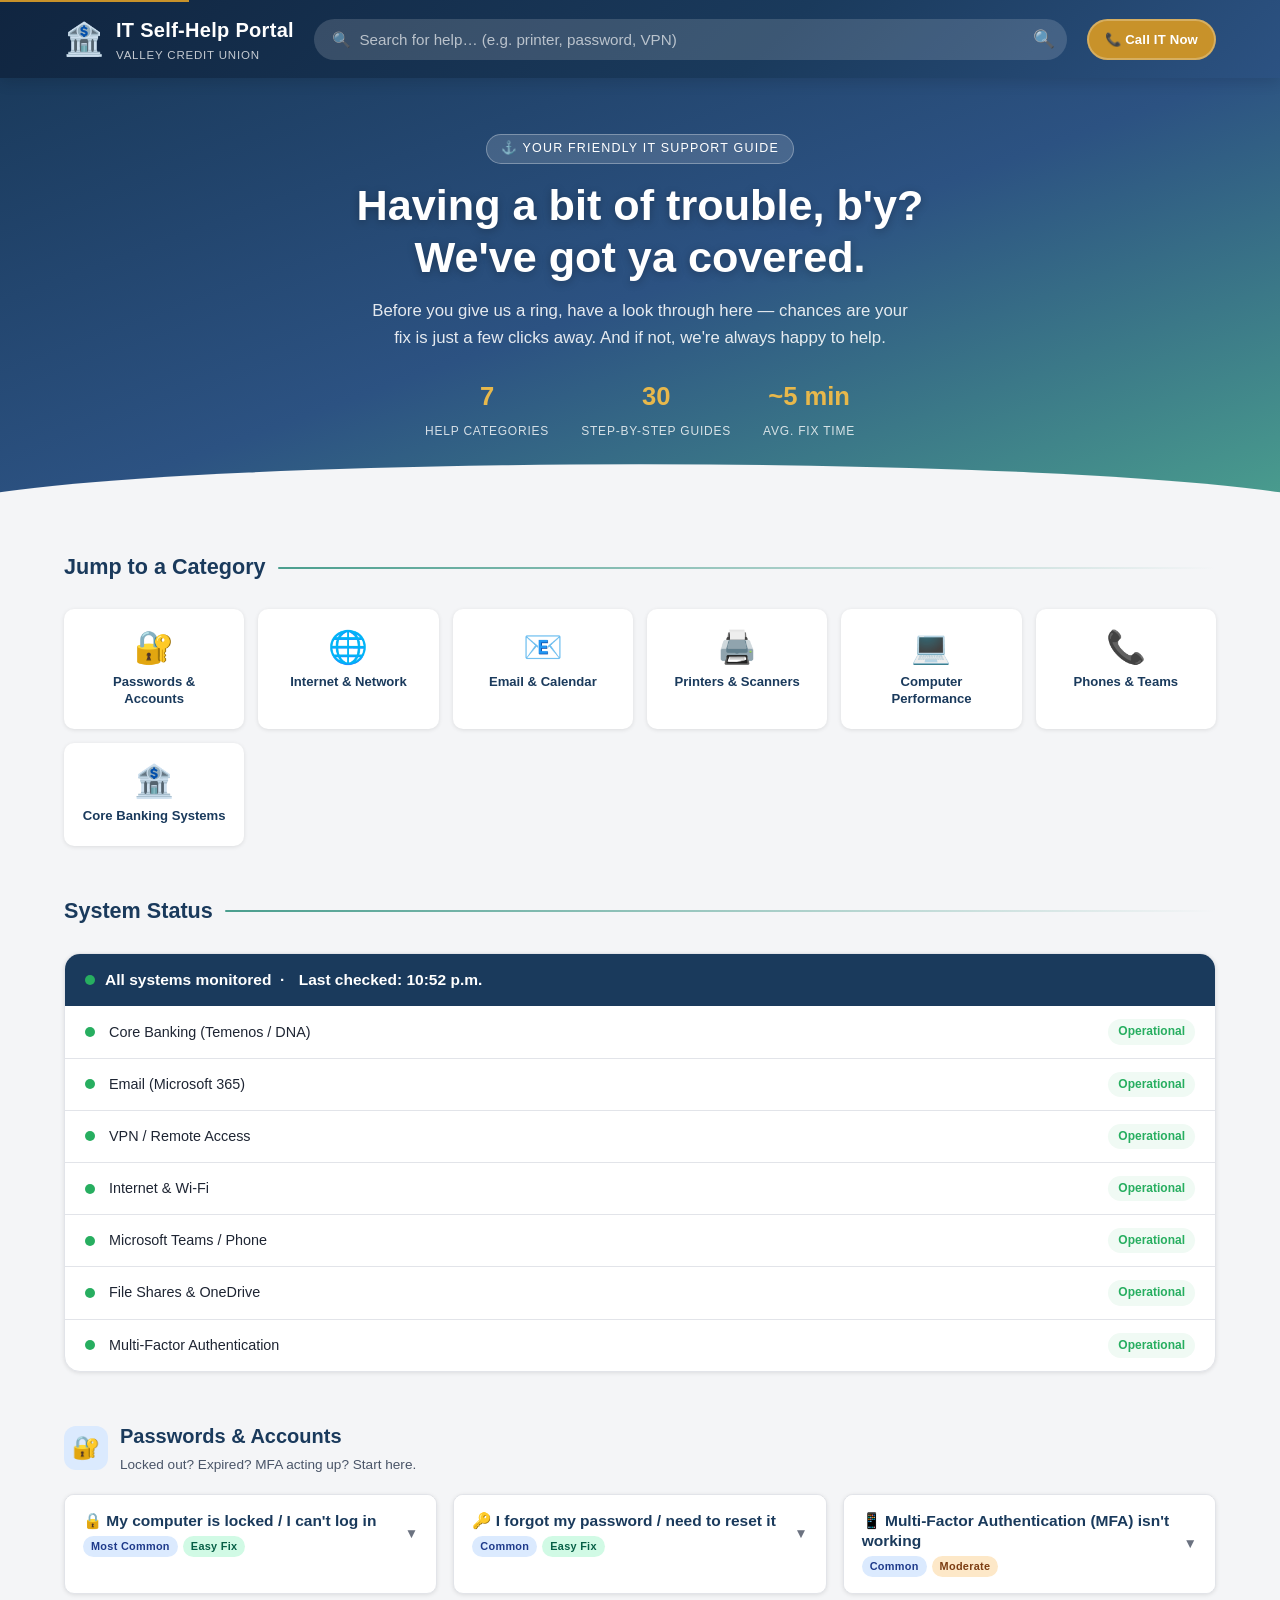
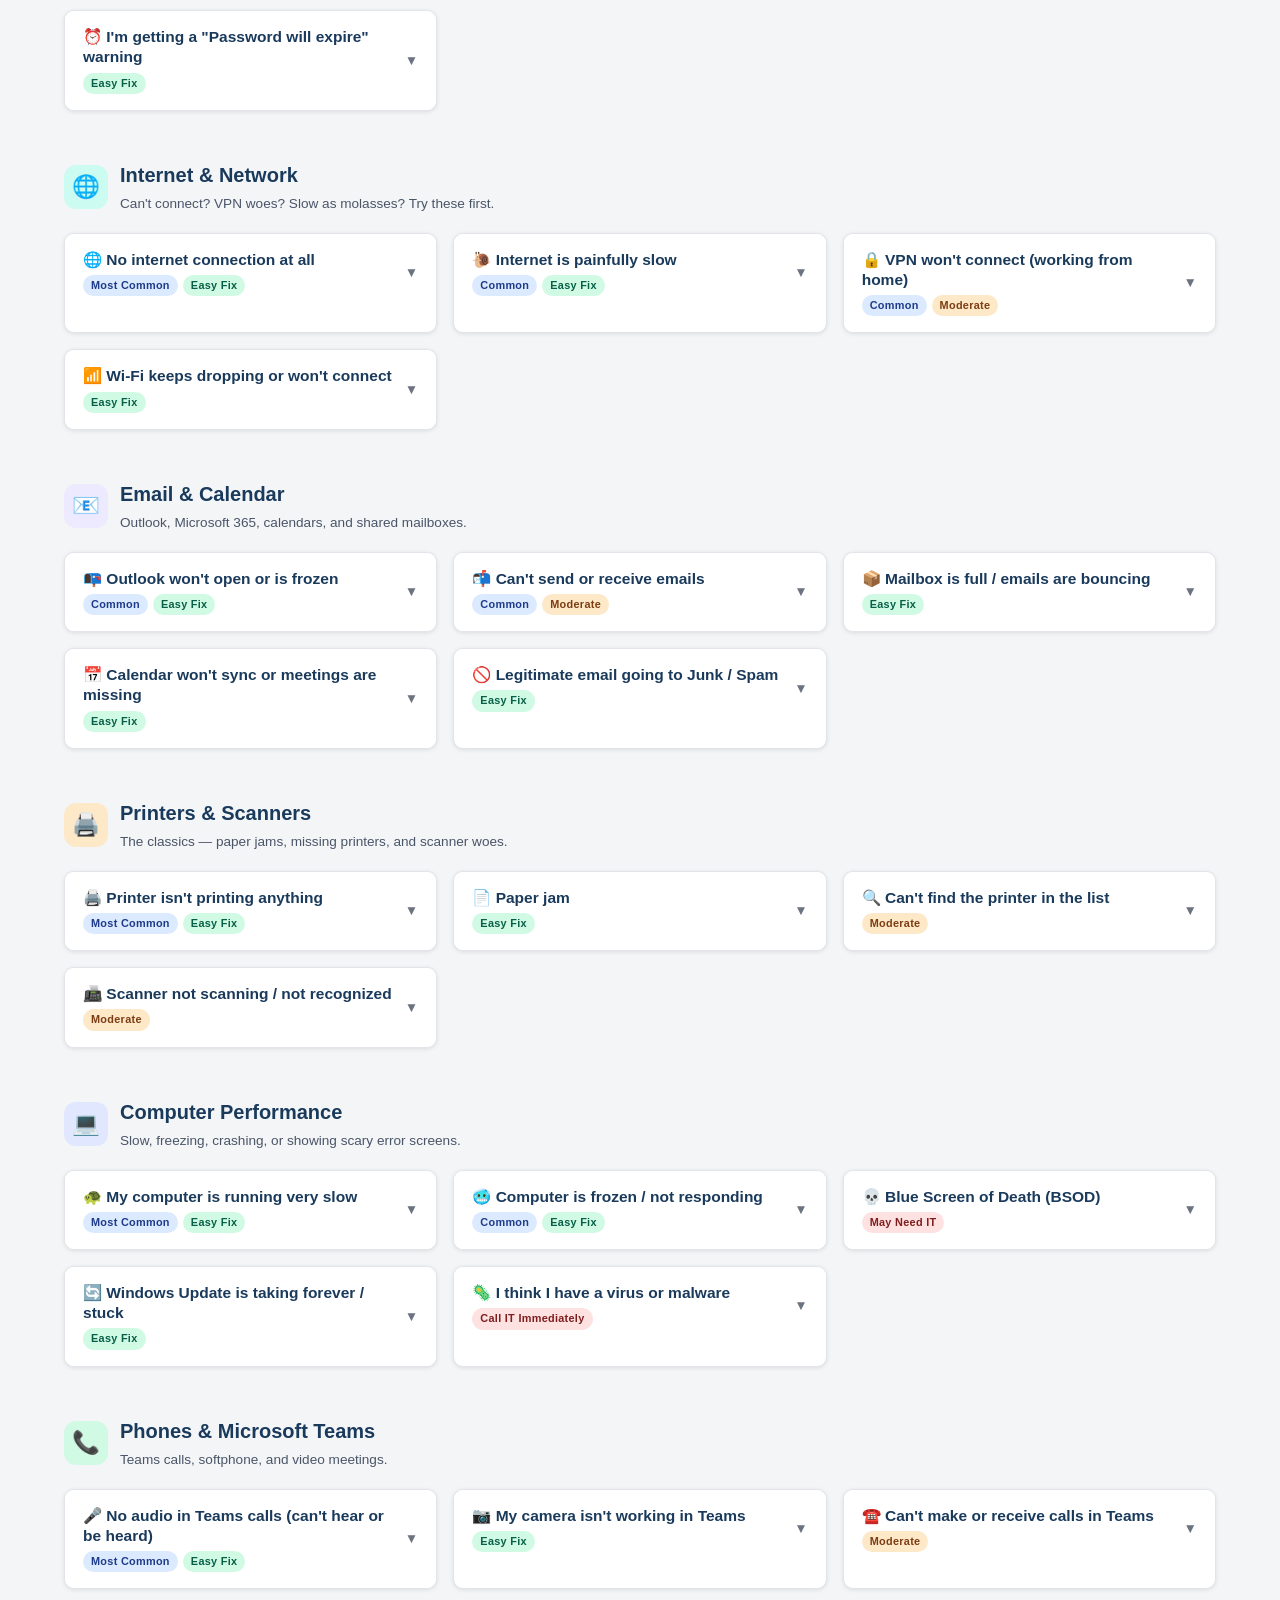
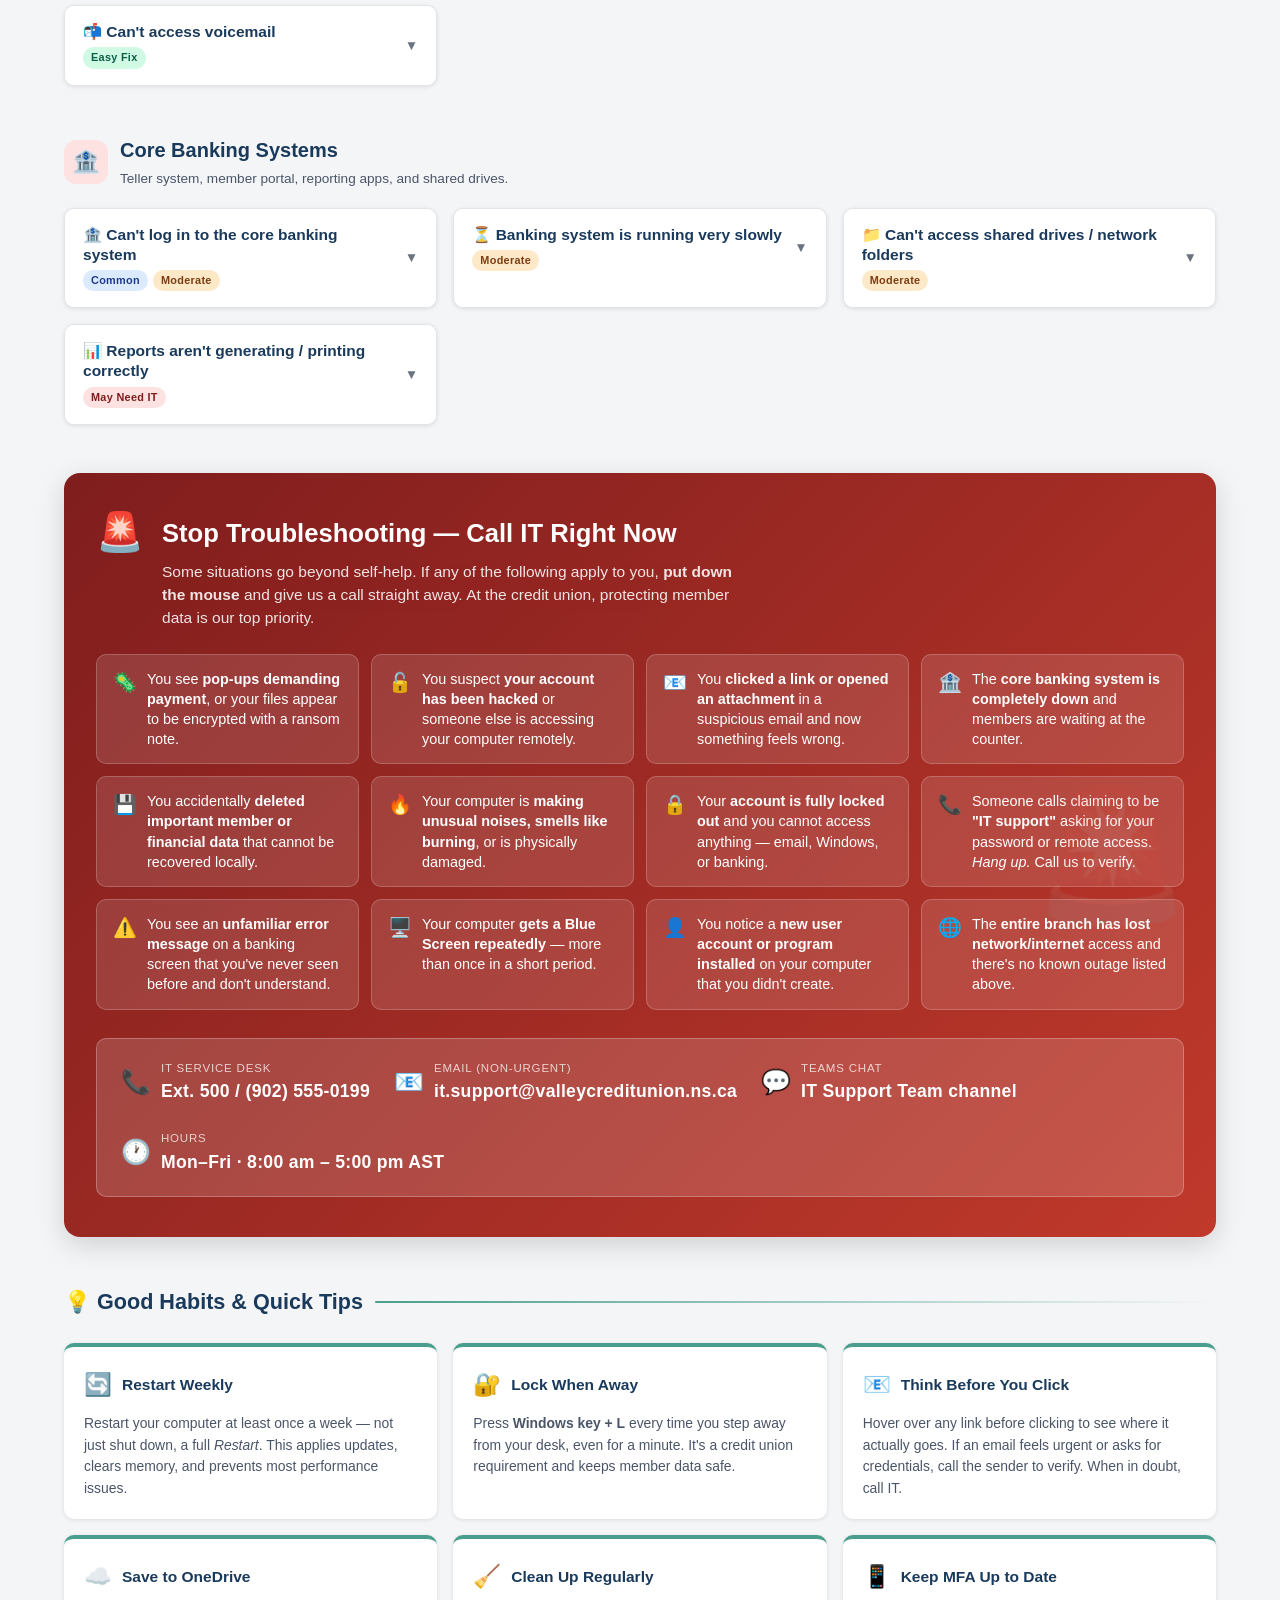
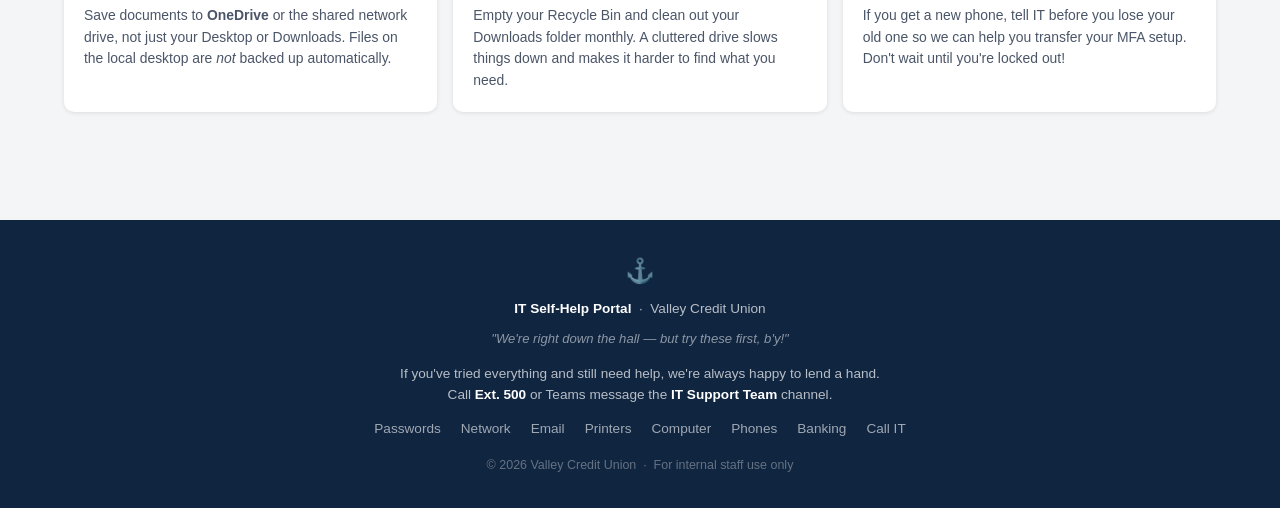
==== index.html @ 1acbc763 "Update branding to Valley Credit Union and phone system to Teams-based Agent-Logs-Url: https://githu" ====
<!DOCTYPE html>
<html lang="en">
<head>
  <meta charset="UTF-8" />
  <meta name="viewport" content="width=device-width, initial-scale=1.0" />
  <meta name="description" content="IT Self-Help Portal for Valley Credit Union staff – troubleshoot common problems before calling the IT Service Desk." />
  <title>IT Self-Help Portal | Valley Credit Union</title>
  <link rel="stylesheet" href="css/styles.css" />
  <link rel="icon" href="data:image/svg+xml,<svg xmlns='http://www.w3.org/2000/svg' viewBox='0 0 100 100'><text y='.9em' font-size='90'>🏦</text></svg>" />
</head>
<body>

<!-- Skip to content (accessibility) -->
<a class="skip-link" href="#main-content">Skip to main content</a>

<!-- ══════════════════ HEADER ══════════════════ -->
<header id="site-header" role="banner">
  <div class="header-inner">
    <a href="#" class="header-logo" aria-label="IT Self-Help Portal Home">
      <span class="lighthouse-icon" aria-hidden="true">🏦</span>
      <span class="header-logo-text">
        <span class="site-name">IT Self-Help Portal</span>
        <span class="site-sub">Valley Credit Union</span>
      </span>
    </a>

    <div class="search-wrapper" role="search">
      <label for="search-input" class="visually-hidden">Search for help</label>
      <input
        type="search"
        id="search-input"
        placeholder="🔍  Search for help… (e.g. printer, password, VPN)"
        autocomplete="off"
        spellcheck="false"
      />
      <button class="search-btn" aria-label="Search">&#128269;</button>
    </div>

    <a href="#call-it-section" class="call-it-badge">📞 Call IT Now</a>
  </div>
</header>

<!-- ══════════════════ ALERT BANNER (shown if there's a known outage) ══ -->
<div id="alert-banner" role="alert" aria-live="polite">
  <span class="alert-icon">⚠️</span>
  <span id="alert-message">Known issue: Some staff may be experiencing slow internet speeds. Our team is aware and working on it. No action needed on your end.</span>
  <button class="alert-close" id="alert-close" aria-label="Dismiss alert">✕</button>
</div>

<!-- ══════════════════ HERO ══════════════════ -->
<section id="hero" aria-label="Welcome">
  <div class="hero-inner">
    <div class="hero-tag">⚓ Your Friendly IT Support Guide</div>
    <h1>Having a bit of trouble, b'y?<br/>We've got ya covered.</h1>
    <p>
      Before you give us a ring, have a look through here — chances are your
      fix is just a few clicks away. And if not, we're always happy to help.
    </p>
    <div class="hero-stats">
      <div class="hero-stat">
        <span class="stat-num">7</span>
        <span class="stat-label">Help Categories</span>
      </div>
      <div class="hero-stat">
        <span class="stat-num">30</span>
        <span class="stat-label">Step-by-Step Guides</span>
      </div>
      <div class="hero-stat">
        <span class="stat-num">~5 min</span>
        <span class="stat-label">Avg. Fix Time</span>
      </div>
    </div>
  </div>
</section>

<!-- ══════════════════ MAIN ══════════════════ -->
<main id="main-content">

  <!-- Search results (hidden until user searches) -->
  <section id="search-results-section" aria-label="Search Results">
    <div class="section-header">
      <h2>Search Results</h2>
      <div class="section-divider"></div>
    </div>
    <ul class="search-results-list" id="search-results-list" aria-live="polite"></ul>
  </section>

  <!-- No results message -->
  <div id="no-results" role="status" aria-live="polite">
    <div class="no-results-icon">🌊</div>
    <h3>Nothing washed ashore…</h3>
    <p>
      Couldn't find a match. Try different words, or scroll through the
      categories below. If all else fails, <a href="#call-it-section">give IT a shout</a>!
    </p>
  </div>

  <!-- ── Quick Category Links ──────────────────────── -->
  <div id="quick-links" aria-label="Jump to a category">
    <div class="section-header">
      <h2>Jump to a Category</h2>
      <div class="section-divider"></div>
    </div>
    <div class="quick-links-grid">
      <div class="quick-link-card" data-target="cat-passwords" role="button" tabindex="0" aria-label="Passwords &amp; Accounts">
        <span class="ql-icon">🔐</span>
        <span class="ql-label">Passwords &amp; Accounts</span>
      </div>
      <div class="quick-link-card" data-target="cat-network" role="button" tabindex="0" aria-label="Internet &amp; Network">
        <span class="ql-icon">🌐</span>
        <span class="ql-label">Internet &amp; Network</span>
      </div>
      <div class="quick-link-card" data-target="cat-email" role="button" tabindex="0" aria-label="Email &amp; Calendar">
        <span class="ql-icon">📧</span>
        <span class="ql-label">Email &amp; Calendar</span>
      </div>
      <div class="quick-link-card" data-target="cat-printers" role="button" tabindex="0" aria-label="Printers &amp; Scanners">
        <span class="ql-icon">🖨️</span>
        <span class="ql-label">Printers &amp; Scanners</span>
      </div>
      <div class="quick-link-card" data-target="cat-computer" role="button" tabindex="0" aria-label="Computer Performance">
        <span class="ql-icon">💻</span>
        <span class="ql-label">Computer Performance</span>
      </div>
      <div class="quick-link-card" data-target="cat-phones" role="button" tabindex="0" aria-label="Phones &amp; Teams">
        <span class="ql-icon">📞</span>
        <span class="ql-label">Phones &amp; Teams</span>
      </div>
      <div class="quick-link-card" data-target="cat-banking" role="button" tabindex="0" aria-label="Core Banking Systems">
        <span class="ql-icon">🏦</span>
        <span class="ql-label">Core Banking Systems</span>
      </div>
    </div>
  </div>

  <!-- ── System Status Board ──────────────────────── -->
  <section id="status-section" aria-label="System Status">
    <div class="section-header">
      <h2>System Status</h2>
      <div class="section-divider"></div>
    </div>
    <div class="status-board">
      <div class="status-board-header">
        <span class="status-dot" aria-hidden="true"></span>
        All systems monitored &nbsp;·&nbsp; <span id="status-last-updated">Checking…</span>
      </div>
      <ul class="status-items" aria-label="System status list">
        <li class="status-item">
          <span class="status-indicator status-ok" aria-label="Operational"></span>
          <span class="status-name">Core Banking (Temenos / DNA)</span>
          <span class="status-label label-ok">Operational</span>
        </li>
        <li class="status-item">
          <span class="status-indicator status-ok" aria-label="Operational"></span>
          <span class="status-name">Email (Microsoft 365)</span>
          <span class="status-label label-ok">Operational</span>
        </li>
        <li class="status-item">
          <span class="status-indicator status-ok" aria-label="Operational"></span>
          <span class="status-name">VPN / Remote Access</span>
          <span class="status-label label-ok">Operational</span>
        </li>
        <li class="status-item">
          <span class="status-indicator status-ok" aria-label="Operational"></span>
          <span class="status-name">Internet &amp; Wi-Fi</span>
          <span class="status-label label-ok">Operational</span>
        </li>
        <li class="status-item">
          <span class="status-indicator status-ok" aria-label="Operational"></span>
          <span class="status-name">Microsoft Teams / Phone</span>
          <span class="status-label label-ok">Operational</span>
        </li>
        <li class="status-item">
          <span class="status-indicator status-ok" aria-label="Operational"></span>
          <span class="status-name">File Shares &amp; OneDrive</span>
          <span class="status-label label-ok">Operational</span>
        </li>
        <li class="status-item">
          <span class="status-indicator status-ok" aria-label="Operational"></span>
          <span class="status-name">Multi-Factor Authentication</span>
          <span class="status-label label-ok">Operational</span>
        </li>
      </ul>
    </div>
  </section>

  <!-- ════════════════════════════════════════════════
       ALL CATEGORY SECTIONS
       ════════════════════════════════════════════════ -->
  <div id="main-categories">

    <!-- ────────────────────────────────────────────
         CATEGORY 1 – Passwords & Accounts
         ──────────────────────────────────────────── -->
    <section class="category-section" id="cat-passwords" aria-labelledby="h-passwords">
      <div class="category-header">
        <div class="category-icon icon-bg-blue" aria-hidden="true">🔐</div>
        <div>
          <h2 id="h-passwords">Passwords &amp; Accounts</h2>
          <p class="category-desc">Locked out? Expired? MFA acting up? Start here.</p>
        </div>
      </div>

      <div class="guides-grid">

        <!-- Locked out of Windows -->
        <div class="guide-card" data-id="pw-locked">
          <div class="guide-header">
            <div class="guide-title-area">
              <div class="guide-title">🔒 My computer is locked / I can't log in</div>
              <div class="guide-tags">
                <span class="guide-tag tag-common">Most Common</span>
                <span class="guide-tag tag-easy">Easy Fix</span>
              </div>
            </div>
            <span class="guide-chevron" aria-hidden="true">▼</span>
          </div>
          <div class="guide-body">
            <div class="guide-content">
              <p class="guide-intro">
                Nine times out of ten this is a wrong password or caps lock situation. Don't
                panic — let's sort it out step by step.
              </p>
              <ol class="steps-list">
                <li>
                  <span class="step-num">1</span>
                  <span class="step-text">Make sure <strong>Caps Lock</strong> is off — look for the indicator light on your keyboard or the 🔒 icon on your screen.</span>
                </li>
                <li>
                  <span class="step-num">2</span>
                  <span class="step-text">Try your password again carefully. You have <strong>3–5 attempts</strong> before the account locks. Take your time.</span>
                </li>
                <li>
                  <span class="step-num">3</span>
                  <span class="step-text">If you've recently changed your password on another device, use the <strong>newest password</strong>.</span>
                </li>
                <li>
                  <span class="step-num">4</span>
                  <span class="step-text">Check that your computer is on the network (ethernet cable plugged in or Wi-Fi connected). If offline, it may not be able to verify your credentials.</span>
                </li>
                <li>
                  <span class="step-num">5</span>
                  <span class="step-text">If you're on the login screen and see a <strong>"Reset password"</strong> or <strong>"I forgot my PIN"</strong> link, click that and follow the prompts.</span>
                </li>
              </ol>
              <div class="call-box">
                <span class="box-icon">📞</span>
                <span>If your account is fully locked out (no more attempts left), <strong>stop here and call IT</strong> — we need to unlock it from our end. Do not keep guessing!</span>
              </div>
            </div>
          </div>
        </div>

        <!-- Forgot password -->
        <div class="guide-card" data-id="pw-forgot">
          <div class="guide-header">
            <div class="guide-title-area">
              <div class="guide-title">🔑 I forgot my password / need to reset it</div>
              <div class="guide-tags">
                <span class="guide-tag tag-common">Common</span>
                <span class="guide-tag tag-easy">Easy Fix</span>
              </div>
            </div>
            <span class="guide-chevron" aria-hidden="true">▼</span>
          </div>
          <div class="guide-body">
            <div class="guide-content">
              <p class="guide-intro">You can reset your own Microsoft 365 / Windows password using the self-service portal — no IT call needed in most cases!</p>
              <ol class="steps-list">
                <li>
                  <span class="step-num">1</span>
                  <span class="step-text">On the Windows login screen, click <strong>"I forgot my PIN"</strong> or <strong>"Reset password"</strong> if visible.</span>
                </li>
                <li>
                  <span class="step-num">2</span>
                  <span class="step-text">From any device (phone or another computer), go to <code>aka.ms/sspr</code> — this is Microsoft's self-service password reset page.</span>
                </li>
                <li>
                  <span class="step-num">3</span>
                  <span class="step-text">Enter your <strong>work email address</strong> and verify you're not a robot.</span>
                </li>
                <li>
                  <span class="step-num">4</span>
                  <span class="step-text">Choose your verification method (text to your registered mobile number, or via the Microsoft Authenticator app).</span>
                </li>
                <li>
                  <span class="step-num">5</span>
                  <span class="step-text">Follow the prompts to create a <strong>new strong password</strong>. Use at least 12 characters, mixing letters, numbers, and symbols.</span>
                </li>
                <li>
                  <span class="step-num">6</span>
                  <span class="step-text">Return to your computer and log in with your new password. If it still fails, wait 5 minutes for the change to sync and try again.</span>
                </li>
              </ol>
              <div class="tip-box">
                <span class="box-icon">💡</span>
                <span><strong>Password tip:</strong> Try a passphrase like <em>"Bluenose!Sails2024"</em> — easy to remember, hard to crack!</span>
              </div>
            </div>
          </div>
        </div>

        <!-- MFA issues -->
        <div class="guide-card" data-id="pw-mfa">
          <div class="guide-header">
            <div class="guide-title-area">
              <div class="guide-title">📱 Multi-Factor Authentication (MFA) isn't working</div>
              <div class="guide-tags">
                <span class="guide-tag tag-common">Common</span>
                <span class="guide-tag tag-moderate">Moderate</span>
              </div>
            </div>
            <span class="guide-chevron" aria-hidden="true">▼</span>
          </div>
          <div class="guide-body">
            <div class="guide-content">
              <p class="guide-intro">MFA keeps us all safe — it's a must here at the credit union. Here's how to sort out the most common hiccups.</p>
              <ol class="steps-list">
                <li>
                  <span class="step-num">1</span>
                  <span class="step-text"><strong>No notification on your phone?</strong> Open the <strong>Microsoft Authenticator</strong> app, tap the account, and use the 6-digit code shown instead of waiting for a push notification.</span>
                </li>
                <li>
                  <span class="step-num">2</span>
                  <span class="step-text"><strong>Code not working?</strong> Your phone's time might be out of sync. Go to <strong>Settings → Date &amp; Time → Set Automatically</strong> and ensure this is enabled.</span>
                </li>
                <li>
                  <span class="step-num">3</span>
                  <span class="step-text"><strong>New phone?</strong> You'll need to re-register your device. Visit <code>aka.ms/mysecurityinfo</code> from a computer where you're already logged in, and add your new phone.</span>
                </li>
                <li>
                  <span class="step-num">4</span>
                  <span class="step-text"><strong>App deleted by accident?</strong> Re-download <strong>Microsoft Authenticator</strong> from the App Store or Google Play, then see step 3.</span>
                </li>
              </ol>
              <div class="call-box">
                <span class="box-icon">📞</span>
                <span>If you can't receive codes at all and can't get in anywhere, <strong>call IT right away</strong>. MFA lockouts need to be resolved by our team to keep your account secure.</span>
              </div>
            </div>
          </div>
        </div>

        <!-- Password expiry -->
        <div class="guide-card" data-id="pw-expiry">
          <div class="guide-header">
            <div class="guide-title-area">
              <div class="guide-title">⏰ I'm getting a "Password will expire" warning</div>
              <div class="guide-tags">
                <span class="guide-tag tag-easy">Easy Fix</span>
              </div>
            </div>
            <span class="guide-chevron" aria-hidden="true">▼</span>
          </div>
          <div class="guide-body">
            <div class="guide-content">
              <p class="guide-intro">Don't wait until it expires — change it now and avoid the hassle!</p>
              <ol class="steps-list">
                <li>
                  <span class="step-num">1</span>
                  <span class="step-text">Press <code>Ctrl</code> + <code>Alt</code> + <code>Delete</code> on your Windows computer.</span>
                </li>
                <li>
                  <span class="step-num">2</span>
                  <span class="step-text">Click <strong>"Change a password"</strong>.</span>
                </li>
                <li>
                  <span class="step-num">3</span>
                  <span class="step-text">Enter your current password, then your new password twice. Click the arrow or press <code>Enter</code>.</span>
                </li>
              </ol>
              <div class="tip-box">
                <span class="box-icon">💡</span>
                <span>Your new password cannot be the same as your last 10 passwords, and must be at least 12 characters long.</span>
              </div>
            </div>
          </div>
        </div>

      </div><!-- /guides-grid -->
    </section>

    <!-- ────────────────────────────────────────────
         CATEGORY 2 – Internet & Network
         ──────────────────────────────────────────── -->
    <section class="category-section" id="cat-network" aria-labelledby="h-network">
      <div class="category-header">
        <div class="category-icon icon-bg-teal" aria-hidden="true">🌐</div>
        <div>
          <h2 id="h-network">Internet &amp; Network</h2>
          <p class="category-desc">Can't connect? VPN woes? Slow as molasses? Try these first.</p>
        </div>
      </div>

      <div class="guides-grid">

        <div class="guide-card" data-id="net-nonet">
          <div class="guide-header">
            <div class="guide-title-area">
              <div class="guide-title">🌐 No internet connection at all</div>
              <div class="guide-tags">
                <span class="guide-tag tag-common">Most Common</span>
                <span class="guide-tag tag-easy">Easy Fix</span>
              </div>
            </div>
            <span class="guide-chevron" aria-hidden="true">▼</span>
          </div>
          <div class="guide-body">
            <div class="guide-content">
              <p class="guide-intro">First things first — is it just you or is the whole office down? Check in with your neighbour!</p>
              <ol class="steps-list">
                <li>
                  <span class="step-num">1</span>
                  <span class="step-text">Check if the <strong>ethernet cable</strong> (the thick grey cord) is firmly plugged into the back of your computer AND the wall socket.</span>
                </li>
                <li>
                  <span class="step-num">2</span>
                  <span class="step-text">Look at the <strong>network light</strong> on your computer (usually near where the cable plugs in). It should be blinking or solid. No light = no connection.</span>
                </li>
                <li>
                  <span class="step-num">3</span>
                  <span class="step-text">Try <strong>unplugging the cable and plugging it back in</strong> firmly — sometimes that's all it takes!</span>
                </li>
                <li>
                  <span class="step-num">4</span>
                  <span class="step-text">Right-click the network icon (bottom right of your taskbar) → <strong>"Troubleshoot problems"</strong>. Let Windows try to auto-fix it.</span>
                </li>
                <li>
                  <span class="step-num">5</span>
                  <span class="step-text">Try <strong>restarting your computer</strong>. A full restart (not sleep) clears most network glitches.</span>
                </li>
              </ol>
              <div class="warn-box">
                <span class="box-icon">⚠️</span>
                <span>If multiple people in the office have no internet, it's likely a wider outage. Check the <a href="#status-section">System Status board</a> above, and if it's not listed there, give IT a call.</span>
              </div>
            </div>
          </div>
        </div>

        <div class="guide-card" data-id="net-slow">
          <div class="guide-header">
            <div class="guide-title-area">
              <div class="guide-title">🐌 Internet is painfully slow</div>
              <div class="guide-tags">
                <span class="guide-tag tag-common">Common</span>
                <span class="guide-tag tag-easy">Easy Fix</span>
              </div>
            </div>
            <span class="guide-chevron" aria-hidden="true">▼</span>
          </div>
          <div class="guide-body">
            <div class="guide-content">
              <p class="guide-intro">Slow internet is frustrating — let's narrow down the cause.</p>
              <ol class="steps-list">
                <li>
                  <span class="step-num">1</span>
                  <span class="step-text">Close all <strong>browser tabs and apps</strong> you're not using. Too many open tabs (especially video or streaming) can slow things right down.</span>
                </li>
                <li>
                  <span class="step-num">2</span>
                  <span class="step-text"><strong>Clear your browser cache:</strong> In Chrome or Edge, press <code>Ctrl</code> + <code>Shift</code> + <code>Delete</code>, select "All time" and check "Cached images and files". Click Clear.</span>
                </li>
                <li>
                  <span class="step-num">3</span>
                  <span class="step-text">Check if any large files are being downloaded or uploaded in the background (Teams, OneDrive sync, Windows Update).</span>
                </li>
                <li>
                  <span class="step-num">4</span>
                  <span class="step-text">Restart your browser. If still slow, restart your computer.</span>
                </li>
                <li>
                  <span class="step-num">5</span>
                  <span class="step-text">Run a quick speed test at <code>fast.com</code> or <code>speedtest.net</code>. If you're getting under 10 Mbps, call IT with that number.</span>
                </li>
              </ol>
            </div>
          </div>
        </div>

        <div class="guide-card" data-id="net-vpn">
          <div class="guide-header">
            <div class="guide-title-area">
              <div class="guide-title">🔒 VPN won't connect (working from home)</div>
              <div class="guide-tags">
                <span class="guide-tag tag-common">Common</span>
                <span class="guide-tag tag-moderate">Moderate</span>
              </div>
            </div>
            <span class="guide-chevron" aria-hidden="true">▼</span>
          </div>
          <div class="guide-body">
            <div class="guide-content">
              <p class="guide-intro">VPN lets you securely connect to the credit union's systems from home. Here's how to fix the most common connection issues.</p>
              <ol class="steps-list">
                <li>
                  <span class="step-num">1</span>
                  <span class="step-text">Make sure your <strong>home internet is working</strong> first — open a browser and try a website. No internet at home = VPN can't connect.</span>
                </li>
                <li>
                  <span class="step-num">2</span>
                  <span class="step-text">Open the VPN application (usually in your taskbar). Click <strong>Connect</strong>. If it asks for a server address, confirm it with IT that you have the right one.</span>
                </li>
                <li>
                  <span class="step-num">3</span>
                  <span class="step-text">If you get an error about <strong>credentials</strong>, your work password may have changed. Use your latest Microsoft 365 password.</span>
                </li>
                <li>
                  <span class="step-num">4</span>
                  <span class="step-text"><strong>Restart the VPN application:</strong> Right-click the taskbar icon → Quit, then reopen it.</span>
                </li>
                <li>
                  <span class="step-num">5</span>
                  <span class="step-text">Try restarting your computer entirely. VPN can sometimes get stuck after sleep mode.</span>
                </li>
                <li>
                  <span class="step-num">6</span>
                  <span class="step-text">If you're using Wi-Fi at home, try switching to a <strong>wired ethernet connection</strong> if possible — it's more stable for VPN.</span>
                </li>
              </ol>
              <div class="call-box">
                <span class="box-icon">📞</span>
                <span>Still no luck? Give IT a call. We can check from our end whether your VPN account is active and guide you through it step by step.</span>
              </div>
            </div>
          </div>
        </div>

        <div class="guide-card" data-id="net-wifi">
          <div class="guide-header">
            <div class="guide-title-area">
              <div class="guide-title">📶 Wi-Fi keeps dropping or won't connect</div>
              <div class="guide-tags">
                <span class="guide-tag tag-easy">Easy Fix</span>
              </div>
            </div>
            <span class="guide-chevron" aria-hidden="true">▼</span>
          </div>
          <div class="guide-body">
            <div class="guide-content">
              <p class="guide-intro">If you're in the office, Wi-Fi is secondary to a wired connection. For meeting rooms or laptops, try these steps.</p>
              <ol class="steps-list">
                <li>
                  <span class="step-num">1</span>
                  <span class="step-text">Click the Wi-Fi icon in the taskbar. Make sure you're connected to <strong>the office Wi-Fi network</strong>, not a guest or neighbour's network.</span>
                </li>
                <li>
                  <span class="step-num">2</span>
                  <span class="step-text">Click <strong>Disconnect</strong> and then <strong>Connect</strong> again. Sometimes a fresh handshake does the trick.</span>
                </li>
                <li>
                  <span class="step-num">3</span>
                  <span class="step-text">Turn your laptop's Wi-Fi off and back on: click the network icon → toggle Wi-Fi off, wait 5 seconds, toggle back on.</span>
                </li>
                <li>
                  <span class="step-num">4</span>
                  <span class="step-text">Forget the network and reconnect: Wi-Fi icon → right-click the network → <strong>"Forget"</strong>, then reconnect and re-enter the password if prompted.</span>
                </li>
                <li>
                  <span class="step-num">5</span>
                  <span class="step-text">Move closer to the wireless access point (the white box on the ceiling or wall). Walls and distance weaken the signal significantly.</span>
                </li>
              </ol>
            </div>
          </div>
        </div>

      </div>
    </section>

    <!-- ────────────────────────────────────────────
         CATEGORY 3 – Email & Calendar
         ──────────────────────────────────────────── -->
    <section class="category-section" id="cat-email" aria-labelledby="h-email">
      <div class="category-header">
        <div class="category-icon icon-bg-purple" aria-hidden="true">📧</div>
        <div>
          <h2 id="h-email">Email &amp; Calendar</h2>
          <p class="category-desc">Outlook, Microsoft 365, calendars, and shared mailboxes.</p>
        </div>
      </div>

      <div class="guides-grid">

        <div class="guide-card" data-id="email-outlook">
          <div class="guide-header">
            <div class="guide-title-area">
              <div class="guide-title">📭 Outlook won't open or is frozen</div>
              <div class="guide-tags">
                <span class="guide-tag tag-common">Common</span>
                <span class="guide-tag tag-easy">Easy Fix</span>
              </div>
            </div>
            <span class="guide-chevron" aria-hidden="true">▼</span>
          </div>
          <div class="guide-body">
            <div class="guide-content">
              <p class="guide-intro">Outlook can get grumpy sometimes. Here's how to coax it back to life.</p>
              <ol class="steps-list">
                <li>
                  <span class="step-num">1</span>
                  <span class="step-text">Hold <code>Ctrl</code> + <code>Alt</code> + <code>Delete</code> → click <strong>"Task Manager"</strong>. Find <strong>Microsoft Outlook</strong> in the list, click it, then click <strong>"End Task"</strong>.</span>
                </li>
                <li>
                  <span class="step-num">2</span>
                  <span class="step-text">Wait 10 seconds, then reopen Outlook from your desktop or Start menu.</span>
                </li>
                <li>
                  <span class="step-num">3</span>
                  <span class="step-text">If it's stuck on a <strong>"Loading Profile…"</strong> screen, close it via Task Manager and hold <code>Ctrl</code> while clicking the Outlook icon. Choose <strong>"Safe Mode"</strong> to open without add-ins.</span>
                </li>
                <li>
                  <span class="step-num">4</span>
                  <span class="step-text">If Safe Mode works fine, an add-in is the culprit. Go to <strong>File → Options → Add-ins</strong> and disable them one by one.</span>
                </li>
                <li>
                  <span class="step-num">5</span>
                  <span class="step-text">Try <strong>restarting your computer</strong> — this is the classic fix that works more often than not!</span>
                </li>
              </ol>
            </div>
          </div>
        </div>

        <div class="guide-card" data-id="email-send-receive">
          <div class="guide-header">
            <div class="guide-title-area">
              <div class="guide-title">📬 Can't send or receive emails</div>
              <div class="guide-tags">
                <span class="guide-tag tag-common">Common</span>
                <span class="guide-tag tag-moderate">Moderate</span>
              </div>
            </div>
            <span class="guide-chevron" aria-hidden="true">▼</span>
          </div>
          <div class="guide-body">
            <div class="guide-content">
              <p class="guide-intro">Before you panic, let's check a few things first.</p>
              <ol class="steps-list">
                <li>
                  <span class="step-num">1</span>
                  <span class="step-text">Check the <strong>bottom status bar</strong> in Outlook. Does it say "Disconnected" or "Working Offline"? If so, go to <strong>Send/Receive tab → Work Offline</strong> to toggle it off.</span>
                </li>
                <li>
                  <span class="step-num">2</span>
                  <span class="step-text">Make sure you have <strong>internet access</strong>. Try opening a website in your browser.</span>
                </li>
                <li>
                  <span class="step-num">3</span>
                  <span class="step-text">Click <strong>Send/Receive → Send All</strong> (the envelope with a blue arrow). Check your <strong>Outbox</strong> folder — stuck messages will be there.</span>
                </li>
                <li>
                  <span class="step-num">4</span>
                  <span class="step-text">Log in to <code>outlook.office.com</code> in your browser. If email works there, the problem is with the Outlook app, not your account.</span>
                </li>
                <li>
                  <span class="step-num">5</span>
                  <span class="step-text">Restart Outlook completely (Task Manager → End Task → reopen).</span>
                </li>
              </ol>
            </div>
          </div>
        </div>

        <div class="guide-card" data-id="email-full">
          <div class="guide-header">
            <div class="guide-title-area">
              <div class="guide-title">📦 Mailbox is full / emails are bouncing</div>
              <div class="guide-tags">
                <span class="guide-tag tag-easy">Easy Fix</span>
              </div>
            </div>
            <span class="guide-chevron" aria-hidden="true">▼</span>
          </div>
          <div class="guide-body">
            <div class="guide-content">
              <p class="guide-intro">When your mailbox fills up, new emails start bouncing back to senders. Let's clear some space!</p>
              <ol class="steps-list">
                <li>
                  <span class="step-num">1</span>
                  <span class="step-text">Empty your <strong>Deleted Items</strong> folder: right-click it → <strong>"Empty Folder"</strong>.</span>
                </li>
                <li>
                  <span class="step-num">2</span>
                  <span class="step-text">Empty your <strong>Junk Email</strong> folder: right-click it → <strong>"Empty Folder"</strong>.</span>
                </li>
                <li>
                  <span class="step-num">3</span>
                  <span class="step-text">In your Inbox, sort by <strong>size</strong> (View → Arrange by → Size) and delete any large emails or attachments you no longer need.</span>
                </li>
                <li>
                  <span class="step-num">4</span>
                  <span class="step-text">Save important <strong>attachments to OneDrive</strong> or a file share, then delete them from the email to free up space.</span>
                </li>
              </ol>
              <div class="tip-box">
                <span class="box-icon">💡</span>
                <span>Our mailboxes have a 50 GB limit. If you're regularly hitting it, talk to IT about archiving options or cleaning up shared mailboxes.</span>
              </div>
            </div>
          </div>
        </div>

        <div class="guide-card" data-id="email-calendar">
          <div class="guide-header">
            <div class="guide-title-area">
              <div class="guide-title">📅 Calendar won't sync or meetings are missing</div>
              <div class="guide-tags">
                <span class="guide-tag tag-easy">Easy Fix</span>
              </div>
            </div>
            <span class="guide-chevron" aria-hidden="true">▼</span>
          </div>
          <div class="guide-body">
            <div class="guide-content">
              <p class="guide-intro">Missing meetings can cause real headaches. Here's how to get your calendar back in sync.</p>
              <ol class="steps-list">
                <li>
                  <span class="step-num">1</span>
                  <span class="step-text">In Outlook, go to <strong>Send/Receive → Send All</strong> to force a sync.</span>
                </li>
                <li>
                  <span class="step-num">2</span>
                  <span class="step-text">Close Outlook and reopen it. Calendar data often refreshes on startup.</span>
                </li>
                <li>
                  <span class="step-num">3</span>
                  <span class="step-text">Check <code>outlook.office.com</code> in a browser — if the meeting is there, the app sync is the issue and a restart should fix it.</span>
                </li>
                <li>
                  <span class="step-num">4</span>
                  <span class="step-text">If meetings sent by others are missing, ask the organizer to resend the invite.</span>
                </li>
              </ol>
            </div>
          </div>
        </div>

        <div class="guide-card" data-id="email-spam">
          <div class="guide-header">
            <div class="guide-title-area">
              <div class="guide-title">🚫 Legitimate email going to Junk / Spam</div>
              <div class="guide-tags">
                <span class="guide-tag tag-easy">Easy Fix</span>
              </div>
            </div>
            <span class="guide-chevron" aria-hidden="true">▼</span>
          </div>
          <div class="guide-body">
            <div class="guide-content">
              <p class="guide-intro">Sometimes the spam filter is a bit over-eager. Here's how to tell it to stand down.</p>
              <ol class="steps-list">
                <li>
                  <span class="step-num">1</span>
                  <span class="step-text">Find the email in your <strong>Junk Email</strong> folder.</span>
                </li>
                <li>
                  <span class="step-num">2</span>
                  <span class="step-text">Right-click it → <strong>Junk → Not Junk</strong>. Outlook will move it to your inbox and remember this sender.</span>
                </li>
                <li>
                  <span class="step-num">3</span>
                  <span class="step-text">To be safe, add the sender to your Safe Senders list: <strong>Home tab → Junk → Junk E-mail Options → Safe Senders → Add</strong>.</span>
                </li>
              </ol>
              <div class="warn-box">
                <span class="box-icon">⚠️</span>
                <span>Be careful! Sometimes real phishing emails end up in your inbox. When in doubt whether an email is legitimate, <strong>do not click links</strong> — forward it to IT for review.</span>
              </div>
            </div>
          </div>
        </div>

      </div>
    </section>

    <!-- ────────────────────────────────────────────
         CATEGORY 4 – Printers & Scanners
         ──────────────────────────────────────────── -->
    <section class="category-section" id="cat-printers" aria-labelledby="h-printers">
      <div class="category-header">
        <div class="category-icon icon-bg-orange" aria-hidden="true">🖨️</div>
        <div>
          <h2 id="h-printers">Printers &amp; Scanners</h2>
          <p class="category-desc">The classics — paper jams, missing printers, and scanner woes.</p>
        </div>
      </div>

      <div class="guides-grid">

        <div class="guide-card" data-id="print-noprint">
          <div class="guide-header">
            <div class="guide-title-area">
              <div class="guide-title">🖨️ Printer isn't printing anything</div>
              <div class="guide-tags">
                <span class="guide-tag tag-common">Most Common</span>
                <span class="guide-tag tag-easy">Easy Fix</span>
              </div>
            </div>
            <span class="guide-chevron" aria-hidden="true">▼</span>
          </div>
          <div class="guide-body">
            <div class="guide-content">
              <p class="guide-intro">Nine times out of ten, it's one of these simple things. Walk through them in order.</p>
              <ol class="steps-list">
                <li>
                  <span class="step-num">1</span>
                  <span class="step-text">Look at the printer itself — is it <strong>powered on</strong>? Is the power light steady (not blinking red)?</span>
                </li>
                <li>
                  <span class="step-num">2</span>
                  <span class="step-text">Check the <strong>paper tray</strong> — is there paper loaded? Is it jammed? (See the paper jam guide below.)</span>
                </li>
                <li>
                  <span class="step-num">3</span>
                  <span class="step-text">On your computer, go to <strong>Start → Settings → Bluetooth &amp; devices → Printers &amp; scanners</strong>. Find your printer and click <strong>"Open print queue"</strong>. Delete any stuck jobs (right-click → Cancel).</span>
                </li>
                <li>
                  <span class="step-num">4</span>
                  <span class="step-text">Right-click the printer in the Printers list → <strong>"Set as default printer"</strong> if it isn't already.</span>
                </li>
                <li>
                  <span class="step-num">5</span>
                  <span class="step-text"><strong>Restart the Print Spooler service:</strong> Press <code>Windows</code> key, type <strong>Services</strong>, open it, scroll to <strong>Print Spooler</strong>, right-click → <strong>Restart</strong>.</span>
                </li>
                <li>
                  <span class="step-num">6</span>
                  <span class="step-text">Try printing a test page: right-click the printer → <strong>"Printer properties" → "Print Test Page"</strong>.</span>
                </li>
              </ol>
            </div>
          </div>
        </div>

        <div class="guide-card" data-id="print-jam">
          <div class="guide-header">
            <div class="guide-title-area">
              <div class="guide-title">📄 Paper jam</div>
              <div class="guide-tags">
                <span class="guide-tag tag-easy">Easy Fix</span>
              </div>
            </div>
            <span class="guide-chevron" aria-hidden="true">▼</span>
          </div>
          <div class="guide-body">
            <div class="guide-content">
              <p class="guide-intro">Paper jams are annoying but rarely serious. Take your time — rushing can tear the paper and make it worse.</p>
              <ol class="steps-list">
                <li>
                  <span class="step-num">1</span>
                  <span class="step-text"><strong>Turn off the printer</strong> first. This releases the rollers and makes it easier to remove the paper safely.</span>
                </li>
                <li>
                  <span class="step-num">2</span>
                  <span class="step-text">Gently open all access panels (front, back, and the paper tray). Look inside with a flashlight if needed.</span>
                </li>
                <li>
                  <span class="step-num">3</span>
                  <span class="step-text">Carefully <strong>pull the jammed paper in the direction it feeds</strong> (usually forward, in the direction the paper would have come out). Pull slowly and evenly — don't yank!</span>
                </li>
                <li>
                  <span class="step-num">4</span>
                  <span class="step-text">Remove all pieces — even tiny bits. A scrap left inside will cause more jams.</span>
                </li>
                <li>
                  <span class="step-num">5</span>
                  <span class="step-text">Close all panels, power the printer back on, and try printing again.</span>
                </li>
              </ol>
              <div class="call-box">
                <span class="box-icon">📞</span>
                <span>If you can't locate or safely remove the paper, or the printer shows a jam error with no visible paper, <strong>stop and call IT</strong>. Forcing it could damage the rollers.</span>
              </div>
            </div>
          </div>
        </div>

        <div class="guide-card" data-id="print-notfound">
          <div class="guide-header">
            <div class="guide-title-area">
              <div class="guide-title">🔍 Can't find the printer in the list</div>
              <div class="guide-tags">
                <span class="guide-tag tag-moderate">Moderate</span>
              </div>
            </div>
            <span class="guide-chevron" aria-hidden="true">▼</span>
          </div>
          <div class="guide-body">
            <div class="guide-content">
              <p class="guide-intro">This often happens after a computer update or when using a different machine.</p>
              <ol class="steps-list">
                <li>
                  <span class="step-num">1</span>
                  <span class="step-text">Go to <strong>Start → Settings → Bluetooth &amp; devices → Printers &amp; scanners → Add a printer or scanner</strong>. Wait for Windows to scan the network.</span>
                </li>
                <li>
                  <span class="step-num">2</span>
                  <span class="step-text">If the printer doesn't appear, click <strong>"The printer that I want isn't listed"</strong> and choose <strong>"Find a printer by name"</strong>. Enter the printer name (ask a colleague or check the label on the printer).</span>
                </li>
                <li>
                  <span class="step-num">3</span>
                  <span class="step-text">Make sure you're connected to the <strong>office network</strong> (not guest Wi-Fi) — printers are only accessible on the internal network.</span>
                </li>
              </ol>
              <div class="call-box">
                <span class="box-icon">📞</span>
                <span>If you can't add the printer after these steps, IT will need to push the printer to your computer remotely. Give us a call!</span>
              </div>
            </div>
          </div>
        </div>

        <div class="guide-card" data-id="print-scanner">
          <div class="guide-header">
            <div class="guide-title-area">
              <div class="guide-title">📠 Scanner not scanning / not recognized</div>
              <div class="guide-tags">
                <span class="guide-tag tag-moderate">Moderate</span>
              </div>
            </div>
            <span class="guide-chevron" aria-hidden="true">▼</span>
          </div>
          <div class="guide-body">
            <div class="guide-content">
              <p class="guide-intro">Most of our scanners are part of the multifunction printers. Here's how to get them scanning again.</p>
              <ol class="steps-list">
                <li>
                  <span class="step-num">1</span>
                  <span class="step-text">Ensure the <strong>document is properly placed</strong> on the glass or in the document feeder. Make sure nothing is sticking out.</span>
                </li>
                <li>
                  <span class="step-num">2</span>
                  <span class="step-text">Open <strong>Windows Fax and Scan</strong> (search in Start menu) and try scanning from there.</span>
                </li>
                <li>
                  <span class="step-num">3</span>
                  <span class="step-text">Power-cycle the printer/scanner: turn it off, wait 30 seconds, turn it back on.</span>
                </li>
                <li>
                  <span class="step-num">4</span>
                  <span class="step-text">If using the scan-to-email feature, make sure the email address on file is your current work email. Check with IT if you've recently changed accounts.</span>
                </li>
              </ol>
            </div>
          </div>
        </div>

      </div>
    </section>

    <!-- ────────────────────────────────────────────
         CATEGORY 5 – Computer Performance
         ──────────────────────────────────────────── -->
    <section class="category-section" id="cat-computer" aria-labelledby="h-computer">
      <div class="category-header">
        <div class="category-icon icon-bg-indigo" aria-hidden="true">💻</div>
        <div>
          <h2 id="h-computer">Computer Performance</h2>
          <p class="category-desc">Slow, freezing, crashing, or showing scary error screens.</p>
        </div>
      </div>

      <div class="guides-grid">

        <div class="guide-card" data-id="pc-slow">
          <div class="guide-header">
            <div class="guide-title-area">
              <div class="guide-title">🐢 My computer is running very slow</div>
              <div class="guide-tags">
                <span class="guide-tag tag-common">Most Common</span>
                <span class="guide-tag tag-easy">Easy Fix</span>
              </div>
            </div>
            <span class="guide-chevron" aria-hidden="true">▼</span>
          </div>
          <div class="guide-body">
            <div class="guide-content">
              <p class="guide-intro">Slow computers are the number-one complaint we hear. The good news is there are some quick fixes to try!</p>
              <ol class="steps-list">
                <li>
                  <span class="step-num">1</span>
                  <span class="step-text"><strong>Restart your computer.</strong> This is the single most effective fix. A full restart (not sleep) clears memory, applies updates, and gives Windows a fresh start. Do this at least once a week.</span>
                </li>
                <li>
                  <span class="step-num">2</span>
                  <span class="step-text">Open <strong>Task Manager</strong> (<code>Ctrl</code> + <code>Shift</code> + <code>Esc</code>). Click <strong>"CPU"</strong> and <strong>"Memory"</strong> columns to sort. Look for anything using more than 80% — that might be the culprit.</span>
                </li>
                <li>
                  <span class="step-num">3</span>
                  <span class="step-text">Close applications and browser tabs you're not using. Each open Chrome tab uses memory!</span>
                </li>
                <li>
                  <span class="step-num">4</span>
                  <span class="step-text">Check your hard drive space: <strong>File Explorer → This PC</strong>. If the C: drive bar is red and nearly full, that will seriously slow things down. Try emptying the Recycle Bin and Downloads folder.</span>
                </li>
                <li>
                  <span class="step-num">5</span>
                  <span class="step-text">Run <strong>Disk Cleanup:</strong> Search in Start menu for "Disk Cleanup", select drive C:, check all boxes, click OK.</span>
                </li>
              </ol>
              <div class="tip-box">
                <span class="box-icon">💡</span>
                <span>Your computer should restart at least once a week. Leaving it in sleep mode for weeks on end causes slowdowns. Make it a Friday habit!</span>
              </div>
            </div>
          </div>
        </div>

        <div class="guide-card" data-id="pc-freeze">
          <div class="guide-header">
            <div class="guide-title-area">
              <div class="guide-title">🥶 Computer is frozen / not responding</div>
              <div class="guide-tags">
                <span class="guide-tag tag-common">Common</span>
                <span class="guide-tag tag-easy">Easy Fix</span>
              </div>
            </div>
            <span class="guide-chevron" aria-hidden="true">▼</span>
          </div>
          <div class="guide-body">
            <div class="guide-content">
              <p class="guide-intro">Don't pull the plug just yet — try these steps first.</p>
              <ol class="steps-list">
                <li>
                  <span class="step-num">1</span>
                  <span class="step-text"><strong>Wait 2–3 minutes.</strong> Sometimes Windows is busy processing an update or a large file and just needs a moment.</span>
                </li>
                <li>
                  <span class="step-num">2</span>
                  <span class="step-text">Try pressing <code>Ctrl</code> + <code>Alt</code> + <code>Delete</code>. If the blue screen appears, click <strong>"Task Manager"</strong>, find the frozen app, and click <strong>"End Task"</strong>.</span>
                </li>
                <li>
                  <span class="step-num">3</span>
                  <span class="step-text">If the mouse cursor is moving but nothing responds, try <code>Windows</code> key + <code>D</code> to minimize everything to the desktop, then try again.</span>
                </li>
                <li>
                  <span class="step-num">4</span>
                  <span class="step-text">As a last resort: hold the <strong>power button</strong> for 5 seconds until the computer turns off. Wait 15 seconds, then press it once to turn it back on.</span>
                </li>
              </ol>
              <div class="warn-box">
                <span class="box-icon">⚠️</span>
                <span>Force-shutting down using the power button is okay occasionally, but shouldn't be a regular habit. If it's happening often, let IT know so we can investigate the root cause.</span>
              </div>
            </div>
          </div>
        </div>

        <div class="guide-card" data-id="pc-bsod">
          <div class="guide-header">
            <div class="guide-title-area">
              <div class="guide-title">💀 Blue Screen of Death (BSOD)</div>
              <div class="guide-tags">
                <span class="guide-tag tag-call-it">May Need IT</span>
              </div>
            </div>
            <span class="guide-chevron" aria-hidden="true">▼</span>
          </div>
          <div class="guide-body">
            <div class="guide-content">
              <p class="guide-intro">The dreaded blue screen. It's alarming but usually not the end of the world. Here's what to do.</p>
              <ol class="steps-list">
                <li>
                  <span class="step-num">1</span>
                  <span class="step-text"><strong>Note the error message</strong> on the blue screen — write it down or take a photo with your phone. It will say something like <em>"CRITICAL_PROCESS_DIED"</em> or <em>"MEMORY_MANAGEMENT"</em>. This helps IT diagnose the issue.</span>
                </li>
                <li>
                  <span class="step-num">2</span>
                  <span class="step-text">Windows will usually restart on its own after a minute. Let it restart normally.</span>
                </li>
                <li>
                  <span class="step-num">3</span>
                  <span class="step-text">After restart, check if Windows wants to run any <strong>repairs</strong> — let it do so. Don't skip or cancel the repair process.</span>
                </li>
                <li>
                  <span class="step-num">4</span>
                  <span class="step-text">If it boots back to Windows normally, check for <strong>Windows Updates</strong> (Start → Settings → Windows Update) — pending updates or recent driver updates can cause BSODs.</span>
                </li>
              </ol>
              <div class="call-box">
                <span class="box-icon">📞</span>
                <span>If you're getting BSODs repeatedly (more than once a week), <strong>call IT</strong> with the error code you noted. This often indicates a hardware or driver issue that needs our attention.</span>
              </div>
            </div>
          </div>
        </div>

        <div class="guide-card" data-id="pc-updates">
          <div class="guide-header">
            <div class="guide-title-area">
              <div class="guide-title">🔄 Windows Update is taking forever / stuck</div>
              <div class="guide-tags">
                <span class="guide-tag tag-easy">Easy Fix</span>
              </div>
            </div>
            <span class="guide-chevron" aria-hidden="true">▼</span>
          </div>
          <div class="guide-body">
            <div class="guide-content">
              <p class="guide-intro">Updates are important — they keep your computer secure. Here's how to handle them without losing your mind.</p>
              <ol class="steps-list">
                <li>
                  <span class="step-num">1</span>
                  <span class="step-text">If an update is in progress, <strong>let it finish</strong>. Do not force-shutdown during an update — this can corrupt Windows. Even if it seems stuck, give it at least 30–45 minutes.</span>
                </li>
                <li>
                  <span class="step-num">2</span>
                  <span class="step-text">If the update screen has been sitting at the same percentage for over an hour with no disk activity (listen for the hard drive), it may be truly stuck. Try a <strong>gentle restart</strong> (<code>Ctrl</code> + <code>Alt</code> + <code>Delete</code> → Power icon → Restart).</span>
                </li>
                <li>
                  <span class="step-num">3</span>
                  <span class="step-text">To schedule updates for after hours: <strong>Settings → Windows Update → Schedule the restart</strong> — pick a time when you won't be at your desk.</span>
                </li>
              </ol>
              <div class="tip-box">
                <span class="box-icon">💡</span>
                <span>Leave your computer on overnight on Tuesdays — Microsoft releases updates on "Patch Tuesday" and they'll install quietly while you're home.</span>
              </div>
            </div>
          </div>
        </div>

        <div class="guide-card" data-id="pc-virus">
          <div class="guide-header">
            <div class="guide-title-area">
              <div class="guide-title">🦠 I think I have a virus or malware</div>
              <div class="guide-tags">
                <span class="guide-tag tag-call-it">Call IT Immediately</span>
              </div>
            </div>
            <span class="guide-chevron" aria-hidden="true">▼</span>
          </div>
          <div class="guide-body">
            <div class="guide-content">
              <p class="guide-intro">Signs of infection: strange pop-ups, slow computer, unusual emails sent from your account, files you didn't create, or requests for payment.</p>
              <ol class="steps-list">
                <li>
                  <span class="step-num">1</span>
                  <span class="step-text"><strong>STOP using the computer immediately.</strong> Do not enter any passwords or access banking systems.</span>
                </li>
                <li>
                  <span class="step-num">2</span>
                  <span class="step-text"><strong>Do NOT turn it off</strong> — IT may need the computer in its current state to investigate.</span>
                </li>
                <li>
                  <span class="step-num">3</span>
                  <span class="step-text"><strong>Unplug the network cable</strong> (or disable Wi-Fi) to prevent the infection from spreading.</span>
                </li>
                <li>
                  <span class="step-num">4</span>
                  <span class="step-text"><strong>Call IT right now</strong> — this is an emergency.</span>
                </li>
              </ol>
              <div class="call-box">
                <span class="box-icon">🚨</span>
                <span>Suspected malware at a credit union is a <strong>security emergency</strong>. Call IT immediately — do not attempt to remove it yourself or continue working on the machine.</span>
              </div>
            </div>
          </div>
        </div>

      </div>
    </section>

    <!-- ────────────────────────────────────────────
         CATEGORY 6 – Phones & Teams
         ──────────────────────────────────────────── -->
    <section class="category-section" id="cat-phones" aria-labelledby="h-phones">
      <div class="category-header">
        <div class="category-icon icon-bg-green" aria-hidden="true">📞</div>
        <div>
          <h2 id="h-phones">Phones &amp; Microsoft Teams</h2>
          <p class="category-desc">Teams calls, softphone, and video meetings.</p>
        </div>
      </div>

      <div class="guides-grid">

        <div class="guide-card" data-id="ph-teams-audio">
          <div class="guide-header">
            <div class="guide-title-area">
              <div class="guide-title">🎤 No audio in Teams calls (can't hear or be heard)</div>
              <div class="guide-tags">
                <span class="guide-tag tag-common">Most Common</span>
                <span class="guide-tag tag-easy">Easy Fix</span>
              </div>
            </div>
            <span class="guide-chevron" aria-hidden="true">▼</span>
          </div>
          <div class="guide-body">
            <div class="guide-content">
              <p class="guide-intro">Audio issues in Teams are incredibly common and almost always fixable in under 2 minutes.</p>
              <ol class="steps-list">
                <li>
                  <span class="step-num">1</span>
                  <span class="step-text">Check that you're <strong>not muted</strong> — look for the microphone icon in the Teams call bar. Red with a line through it = muted. Click it to unmute.</span>
                </li>
                <li>
                  <span class="step-num">2</span>
                  <span class="step-text">Click the <strong>three dots (…)</strong> in the call bar → <strong>Device settings</strong>. Make sure the correct <strong>microphone and speaker</strong> are selected (e.g., your headset, not the laptop mic).</span>
                </li>
                <li>
                  <span class="step-num">3</span>
                  <span class="step-text">Unplug your headset or USB audio device and plug it back in. Wait 5 seconds and check Device Settings again.</span>
                </li>
                <li>
                  <span class="step-num">4</span>
                  <span class="step-text">Check Windows volume: click the speaker icon in the taskbar — make sure it's not muted and the volume is up.</span>
                </li>
                <li>
                  <span class="step-num">5</span>
                  <span class="step-text">If others can't hear you specifically: In Teams, click your profile picture → Settings → Devices. Run the <strong>audio test</strong>.</span>
                </li>
              </ol>
            </div>
          </div>
        </div>

        <div class="guide-card" data-id="ph-teams-video">
          <div class="guide-header">
            <div class="guide-title-area">
              <div class="guide-title">📷 My camera isn't working in Teams</div>
              <div class="guide-tags">
                <span class="guide-tag tag-easy">Easy Fix</span>
              </div>
            </div>
            <span class="guide-chevron" aria-hidden="true">▼</span>
          </div>
          <div class="guide-body">
            <div class="guide-content">
              <p class="guide-intro">Camera not showing up? No video in meetings? Try these steps.</p>
              <ol class="steps-list">
                <li>
                  <span class="step-num">1</span>
                  <span class="step-text">Make sure the <strong>camera is physically connected</strong> (for external webcams). Check the USB cable.</span>
                </li>
                <li>
                  <span class="step-num">2</span>
                  <span class="step-text">In Teams Settings (profile → Settings → Devices), check that your camera is listed and selected under <strong>Camera</strong>.</span>
                </li>
                <li>
                  <span class="step-num">3</span>
                  <span class="step-text">Check that no other app is using the camera. Close Zoom, Skype, or any other video app that might have grabbed control of it.</span>
                </li>
                <li>
                  <span class="step-num">4</span>
                  <span class="step-text">Check camera privacy: <strong>Windows Settings → Privacy &amp; security → Camera</strong>. Make sure <strong>"Camera access"</strong> is On, and that <strong>Microsoft Teams</strong> is enabled in the list.</span>
                </li>
                <li>
                  <span class="step-num">5</span>
                  <span class="step-text">Restart Teams: right-click the Teams icon in the taskbar → Quit, then reopen it.</span>
                </li>
              </ol>
            </div>
          </div>
        </div>

        <div class="guide-card" data-id="ph-teams-calling">
          <div class="guide-header">
            <div class="guide-title-area">
              <div class="guide-title">☎️ Can't make or receive calls in Teams</div>
              <div class="guide-tags">
                <span class="guide-tag tag-moderate">Moderate</span>
              </div>
            </div>
            <span class="guide-chevron" aria-hidden="true">▼</span>
          </div>
          <div class="guide-body">
            <div class="guide-content">
              <p class="guide-intro">Our phone system runs entirely through Microsoft Teams. If you can't make or receive calls, try these steps.</p>
              <ol class="steps-list">
                <li>
                  <span class="step-num">1</span>
                  <span class="step-text">Make sure Teams is <strong>open and signed in</strong>. Look for the Teams icon in your taskbar — if it's not there, reopen Teams from the Start menu.</span>
                </li>
                <li>
                  <span class="step-num">2</span>
                  <span class="step-text">Check that you have a <strong>network connection</strong>. Open a browser and try loading a webpage. No internet = no Teams calls.</span>
                </li>
                <li>
                  <span class="step-num">3</span>
                  <span class="step-text">In Teams, click <strong>Calls</strong> in the left panel. If the dial pad is missing or grayed out, your calling licence may need to be checked — call IT.</span>
                </li>
                <li>
                  <span class="step-num">4</span>
                  <span class="step-text">Click your profile picture → <strong>Settings → Devices</strong> and confirm the correct <strong>speaker and microphone</strong> are selected.</span>
                </li>
                <li>
                  <span class="step-num">5</span>
                  <span class="step-text">Restart Teams: right-click the Teams icon in the taskbar → <strong>Quit</strong>, then reopen it. Most calling glitches clear up after a restart.</span>
                </li>
              </ol>
              <div class="call-box">
                <span class="box-icon">📞</span>
                <span>If Teams calling is still not working after a restart, <strong>call IT from your cell phone</strong>. We can check your Teams calling licence and phone number assignment from our end.</span>
              </div>
            </div>
          </div>
        </div>

        <div class="guide-card" data-id="ph-voicemail">
          <div class="guide-header">
            <div class="guide-title-area">
              <div class="guide-title">📬 Can't access voicemail</div>
              <div class="guide-tags">
                <span class="guide-tag tag-easy">Easy Fix</span>
              </div>
            </div>
            <span class="guide-chevron" aria-hidden="true">▼</span>
          </div>
          <div class="guide-body">
            <div class="guide-content">
              <p class="guide-intro">Voicemails are delivered through Microsoft Teams or to your email inbox.</p>
              <ol class="steps-list">
                <li>
                  <span class="step-num">1</span>
                  <span class="step-text">Open <strong>Microsoft Teams</strong> → click <strong>Calls</strong> in the left panel → click <strong>Voicemail</strong> tab on the right side.</span>
                </li>
                <li>
                  <span class="step-num">2</span>
                  <span class="step-text">Check your <strong>Outlook inbox</strong> — voicemails may also be delivered as audio file attachments in email.</span>
                </li>
                <li>
                  <span class="step-num">3</span>
                  <span class="step-text">If voicemail is not set up or you haven't configured a greeting, go to Teams → <strong>Calls → Voicemail → Change greetings</strong> to set it up. Contact IT if the option is missing.</span>
                </li>
              </ol>
            </div>
          </div>
        </div>

      </div>
    </section>

    <!-- ────────────────────────────────────────────
         CATEGORY 7 – Core Banking Systems
         ──────────────────────────────────────────── -->
    <section class="category-section" id="cat-banking" aria-labelledby="h-banking">
      <div class="category-header">
        <div class="category-icon icon-bg-red" aria-hidden="true">🏦</div>
        <div>
          <h2 id="h-banking">Core Banking Systems</h2>
          <p class="category-desc">Teller system, member portal, reporting apps, and shared drives.</p>
        </div>
      </div>

      <div class="guides-grid">

        <div class="guide-card" data-id="bank-login">
          <div class="guide-header">
            <div class="guide-title-area">
              <div class="guide-title">🏦 Can't log in to the core banking system</div>
              <div class="guide-tags">
                <span class="guide-tag tag-common">Common</span>
                <span class="guide-tag tag-moderate">Moderate</span>
              </div>
            </div>
            <span class="guide-chevron" aria-hidden="true">▼</span>
          </div>
          <div class="guide-body">
            <div class="guide-content">
              <p class="guide-intro">Can't get into the banking system? Here's a methodical approach before calling IT.</p>
              <ol class="steps-list">
                <li>
                  <span class="step-num">1</span>
                  <span class="step-text">Double-check the <strong>System Status board</strong> at the top of this page — if it shows a known outage, all we can do is wait. We're already working on it.</span>
                </li>
                <li>
                  <span class="step-num">2</span>
                  <span class="step-text">Verify your <strong>username and password</strong> carefully — the banking system uses a separate login from your Windows/Microsoft account.</span>
                </li>
                <li>
                  <span class="step-num">3</span>
                  <span class="step-text">Make sure you're connected to the <strong>credit union network</strong> or connected via VPN (if working remotely).</span>
                </li>
                <li>
                  <span class="step-num">4</span>
                  <span class="step-text">Try <strong>closing and reopening</strong> the banking application. For web-based systems, clear your browser cache (<code>Ctrl</code> + <code>Shift</code> + <code>Delete</code>) and reload.</span>
                </li>
                <li>
                  <span class="step-num">5</span>
                  <span class="step-text">If you get a <strong>session timeout</strong> message, simply log back in — this is normal after periods of inactivity.</span>
                </li>
              </ol>
              <div class="call-box">
                <span class="box-icon">📞</span>
                <span>If none of these steps work, or if your banking system account appears to be locked, <strong>call IT right away</strong>. We never want teller stations down for long!</span>
              </div>
            </div>
          </div>
        </div>

        <div class="guide-card" data-id="bank-slow">
          <div class="guide-header">
            <div class="guide-title-area">
              <div class="guide-title">⏳ Banking system is running very slowly</div>
              <div class="guide-tags">
                <span class="guide-tag tag-moderate">Moderate</span>
              </div>
            </div>
            <span class="guide-chevron" aria-hidden="true">▼</span>
          </div>
          <div class="guide-body">
            <div class="guide-content">
              <p class="guide-intro">Slow banking software can really impact member service. Here's what to check.</p>
              <ol class="steps-list">
                <li>
                  <span class="step-num">1</span>
                  <span class="step-text">Check if <strong>other staff</strong> are also experiencing slowness — if it's widespread, it's likely a server-side issue and IT needs to know.</span>
                </li>
                <li>
                  <span class="step-num">2</span>
                  <span class="step-text">Close any <strong>extra programs or browser tabs</strong> on your computer that you aren't using — free up as much memory as possible.</span>
                </li>
                <li>
                  <span class="step-num">3</span>
                  <span class="step-text"><strong>Log out and back in</strong> to the banking system — this can refresh your session and fix cache issues.</span>
                </li>
                <li>
                  <span class="step-num">4</span>
                  <span class="step-text">If using a web browser for the banking system, try a <strong>different browser</strong> (e.g., Edge instead of Chrome).</span>
                </li>
              </ol>
              <div class="call-box">
                <span class="box-icon">📞</span>
                <span>If performance doesn't improve and it's affecting your ability to serve members, <strong>call IT</strong>. We can check server performance and network health.</span>
              </div>
            </div>
          </div>
        </div>

        <div class="guide-card" data-id="bank-fileshare">
          <div class="guide-header">
            <div class="guide-title-area">
              <div class="guide-title">📁 Can't access shared drives / network folders</div>
              <div class="guide-tags">
                <span class="guide-tag tag-moderate">Moderate</span>
              </div>
            </div>
            <span class="guide-chevron" aria-hidden="true">▼</span>
          </div>
          <div class="guide-body">
            <div class="guide-content">
              <p class="guide-intro">Network drives (like the G: or S: drives) are hosted on our servers. Here's how to reconnect.</p>
              <ol class="steps-list">
                <li>
                  <span class="step-num">1</span>
                  <span class="step-text">Make sure you're <strong>connected to the network or VPN</strong>. Network drives only work on the internal network.</span>
                </li>
                <li>
                  <span class="step-num">2</span>
                  <span class="step-text">Open <strong>File Explorer</strong>. If the drive shows a red X, try double-clicking it — Windows may reconnect automatically.</span>
                </li>
                <li>
                  <span class="step-num">3</span>
                  <span class="step-text"><strong>Sign out and sign back in</strong> to Windows — drive mappings re-apply at login.</span>
                </li>
                <li>
                  <span class="step-num">4</span>
                  <span class="step-text">If the drive letter is completely missing, IT may need to remap it for you. Call us and we can push it remotely in a few minutes.</span>
                </li>
              </ol>
            </div>
          </div>
        </div>

        <div class="guide-card" data-id="bank-report">
          <div class="guide-header">
            <div class="guide-title-area">
              <div class="guide-title">📊 Reports aren't generating / printing correctly</div>
              <div class="guide-tags">
                <span class="guide-tag tag-call-it">May Need IT</span>
              </div>
            </div>
            <span class="guide-chevron" aria-hidden="true">▼</span>
          </div>
          <div class="guide-body">
            <div class="guide-content">
              <p class="guide-intro">Report issues can have many causes. Here are the quick checks before calling us.</p>
              <ol class="steps-list">
                <li>
                  <span class="step-num">1</span>
                  <span class="step-text">Make sure you're selecting the <strong>correct date range and filters</strong> for the report — double-check the parameters.</span>
                </li>
                <li>
                  <span class="step-num">2</span>
                  <span class="step-text">If the report opens in a separate window that disappears instantly, check if your <strong>pop-up blocker</strong> is preventing it (look for a notification in your browser's address bar).</span>
                </li>
                <li>
                  <span class="step-num">3</span>
                  <span class="step-text">If reports are printing incorrectly (wrong paper size, cut off), check your <strong>printer settings</strong> and make sure the correct printer is selected.</span>
                </li>
                <li>
                  <span class="step-num">4</span>
                  <span class="step-text">Try <strong>exporting to PDF or Excel</strong> as a workaround if printing isn't working.</span>
                </li>
              </ol>
              <div class="call-box">
                <span class="box-icon">📞</span>
                <span>If a specific report is consistently failing or showing incorrect data, please call IT and describe the report name and what you expected to see.</span>
              </div>
            </div>
          </div>
        </div>

      </div>
    </section>

    <!-- ════════════════════════════════════════════════
         WHEN TO CALL IT – Red Stop Section
         ════════════════════════════════════════════════ -->
    <section id="call-it-section" aria-labelledby="h-callit">
      <div class="call-it-top">
        <span class="call-it-emoji" aria-hidden="true">🚨</span>
        <div>
          <h2 id="h-callit">Stop Troubleshooting — Call IT Right Now</h2>
          <p>
            Some situations go beyond self-help. If any of the following apply to you,
            <strong>put down the mouse</strong> and give us a call straight away.
            At the credit union, protecting member data is our top priority.
          </p>
        </div>
      </div>

      <div class="call-it-grid">
        <div class="call-it-item">
          <span class="ci-icon" aria-hidden="true">🦠</span>
          <span>You see <strong>pop-ups demanding payment</strong>, or your files appear to be encrypted with a ransom note.</span>
        </div>
        <div class="call-it-item">
          <span class="ci-icon" aria-hidden="true">🔓</span>
          <span>You suspect <strong>your account has been hacked</strong> or someone else is accessing your computer remotely.</span>
        </div>
        <div class="call-it-item">
          <span class="ci-icon" aria-hidden="true">📧</span>
          <span>You <strong>clicked a link or opened an attachment</strong> in a suspicious email and now something feels wrong.</span>
        </div>
        <div class="call-it-item">
          <span class="ci-icon" aria-hidden="true">🏦</span>
          <span>The <strong>core banking system is completely down</strong> and members are waiting at the counter.</span>
        </div>
        <div class="call-it-item">
          <span class="ci-icon" aria-hidden="true">💾</span>
          <span>You accidentally <strong>deleted important member or financial data</strong> that cannot be recovered locally.</span>
        </div>
        <div class="call-it-item">
          <span class="ci-icon" aria-hidden="true">🔥</span>
          <span>Your computer is <strong>making unusual noises, smells like burning</strong>, or is physically damaged.</span>
        </div>
        <div class="call-it-item">
          <span class="ci-icon" aria-hidden="true">🔒</span>
          <span>Your <strong>account is fully locked out</strong> and you cannot access anything — email, Windows, or banking.</span>
        </div>
        <div class="call-it-item">
          <span class="ci-icon" aria-hidden="true">📞</span>
          <span>Someone calls claiming to be <strong>"IT support"</strong> asking for your password or remote access. <em>Hang up.</em> Call us to verify.</span>
        </div>
        <div class="call-it-item">
          <span class="ci-icon" aria-hidden="true">⚠️</span>
          <span>You see an <strong>unfamiliar error message</strong> on a banking screen that you've never seen before and don't understand.</span>
        </div>
        <div class="call-it-item">
          <span class="ci-icon" aria-hidden="true">🖥️</span>
          <span>Your computer <strong>gets a Blue Screen repeatedly</strong> — more than once in a short period.</span>
        </div>
        <div class="call-it-item">
          <span class="ci-icon" aria-hidden="true">👤</span>
          <span>You notice a <strong>new user account or program installed</strong> on your computer that you didn't create.</span>
        </div>
        <div class="call-it-item">
          <span class="ci-icon" aria-hidden="true">🌐</span>
          <span>The <strong>entire branch has lost network/internet</strong> access and there's no known outage listed above.</span>
        </div>
      </div>

      <div class="call-it-contact" role="region" aria-label="IT Contact Information">
        <div class="contact-method">
          <span class="cm-icon" aria-hidden="true">📞</span>
          <span>
            <span class="cm-label">IT Service Desk</span>
            <span class="cm-value">Ext. 500 / (902) 555-0199</span>
          </span>
        </div>
        <div class="contact-method">
          <span class="cm-icon" aria-hidden="true">📧</span>
          <span>
            <span class="cm-label">Email (non-urgent)</span>
            <span class="cm-value">it.support@valleycreditunion.ns.ca</span>
          </span>
        </div>
        <div class="contact-method">
          <span class="cm-icon" aria-hidden="true">💬</span>
          <span>
            <span class="cm-label">Teams Chat</span>
            <span class="cm-value">IT Support Team channel</span>
          </span>
        </div>
        <div class="contact-method">
          <span class="cm-icon" aria-hidden="true">🕐</span>
          <span>
            <span class="cm-label">Hours</span>
            <span class="cm-value">Mon–Fri · 8:00 am – 5:00 pm AST</span>
          </span>
        </div>
      </div>
    </section>

    <!-- ════════════════════════════════════════════════
         TIPS & TRICKS
         ════════════════════════════════════════════════ -->
    <section id="tips-section" aria-labelledby="h-tips">
      <div class="section-header">
        <h2 id="h-tips">💡 Good Habits &amp; Quick Tips</h2>
        <div class="section-divider"></div>
      </div>
      <div class="tips-grid">
        <div class="tip-card">
          <div class="tip-header">
            <span class="tip-icon">🔄</span>
            <h3>Restart Weekly</h3>
          </div>
          <p>Restart your computer at least once a week — not just shut down, a full <em>Restart</em>. This applies updates, clears memory, and prevents most performance issues.</p>
        </div>
        <div class="tip-card">
          <div class="tip-header">
            <span class="tip-icon">🔐</span>
            <h3>Lock When Away</h3>
          </div>
          <p>Press <strong>Windows key + L</strong> every time you step away from your desk, even for a minute. It's a credit union requirement and keeps member data safe.</p>
        </div>
        <div class="tip-card">
          <div class="tip-header">
            <span class="tip-icon">📧</span>
            <h3>Think Before You Click</h3>
          </div>
          <p>Hover over any link before clicking to see where it actually goes. If an email feels urgent or asks for credentials, call the sender to verify. When in doubt, call IT.</p>
        </div>
        <div class="tip-card">
          <div class="tip-header">
            <span class="tip-icon">☁️</span>
            <h3>Save to OneDrive</h3>
          </div>
          <p>Save documents to <strong>OneDrive</strong> or the shared network drive, not just your Desktop or Downloads. Files on the local desktop are <em>not</em> backed up automatically.</p>
        </div>
        <div class="tip-card">
          <div class="tip-header">
            <span class="tip-icon">🧹</span>
            <h3>Clean Up Regularly</h3>
          </div>
          <p>Empty your Recycle Bin and clean out your Downloads folder monthly. A cluttered drive slows things down and makes it harder to find what you need.</p>
        </div>
        <div class="tip-card">
          <div class="tip-header">
            <span class="tip-icon">📱</span>
            <h3>Keep MFA Up to Date</h3>
          </div>
          <p>If you get a new phone, tell IT before you lose your old one so we can help you transfer your MFA setup. Don't wait until you're locked out!</p>
        </div>
      </div>
    </section>

  </div><!-- /#main-categories -->
</main>

<!-- Back to top -->
<button id="back-to-top" aria-label="Back to top" title="Back to top">▲</button>

<!-- ══════════════════ FOOTER ══════════════════ -->
<footer id="site-footer" role="contentinfo">
  <div class="footer-inner">
    <div class="footer-logo" aria-hidden="true">⚓</div>
    <p><strong>IT Self-Help Portal</strong> &nbsp;·&nbsp; Valley Credit Union</p>
    <p class="footer-tagline">"We're right down the hall — but try these first, b'y!"</p>
    <p>If you've tried everything and still need help, we're always happy to lend a hand.<br />
       Call <strong>Ext. 500</strong> or Teams message the <strong>IT Support Team</strong> channel.</p>
    <div class="footer-links">
      <a href="#cat-passwords">Passwords</a>
      <a href="#cat-network">Network</a>
      <a href="#cat-email">Email</a>
      <a href="#cat-printers">Printers</a>
      <a href="#cat-computer">Computer</a>
      <a href="#cat-phones">Phones</a>
      <a href="#cat-banking">Banking</a>
      <a href="#call-it-section">Call IT</a>
    </div>
    <p style="margin-top: 16px; opacity: 0.5; font-size: 0.78rem;">
      &copy; <span id="footer-year"></span> Valley Credit Union &nbsp;·&nbsp; For internal staff use only
    </p>
  </div>
</footer>

<script src="js/main.js"></script>
<script>
  // Set footer year dynamically
  document.getElementById('footer-year').textContent = new Date().getFullYear();
</script>
</body>
</html>
---- css/styles.css ----
/* =====================================================
   Self-Help IT Portal – Nova Scotia Credit Union
   Small-town Maritime vibe: navy, seafoam, warm grays
   ===================================================== */

/* ---------- Reset & Variables ---------- */
*, *::before, *::after {
  box-sizing: border-box;
  margin: 0;
  padding: 0;
}

:root {
  --navy:        #1a3a5c;
  --navy-dark:   #102540;
  --navy-light:  #2c5282;
  --seafoam:     #4a9e8e;
  --seafoam-lt:  #6bbdad;
  --seafoam-bg:  #e8f5f3;
  --gold:        #c8922a;
  --gold-lt:     #e8b84b;
  --red-alert:   #c0392b;
  --red-bg:      #fdf2f2;
  --green-ok:    #27ae60;
  --green-bg:    #f0faf4;
  --warm-gray:   #6b7280;
  --light-gray:  #f4f5f7;
  --mid-gray:    #e2e4e9;
  --text-dark:   #1e2533;
  --text-mid:    #4a5568;
  --white:       #ffffff;
  --shadow-sm:   0 1px 4px rgba(0,0,0,.10);
  --shadow-md:   0 4px 14px rgba(0,0,0,.12);
  --shadow-lg:   0 8px 28px rgba(0,0,0,.15);
  --radius:      10px;
  --radius-lg:   16px;
  --transition:  .22s ease;
  --font-xs:     0.72rem;
  --font-main:   -apple-system, BlinkMacSystemFont, 'Segoe UI', 'Helvetica Neue', Arial, sans-serif;
}

html { scroll-behavior: smooth; }

body {
  font-family: var(--font-main);
  color: var(--text-dark);
  background: var(--light-gray);
  line-height: 1.6;
  font-size: 16px;
}

/* ---------- Skip link (accessibility) ---------- */
.skip-link {
  position: absolute;
  top: -40px;
  left: 0;
  background: var(--gold);
  color: var(--white);
  padding: 8px 16px;
  font-weight: 600;
  z-index: 1000;
  transition: top var(--transition);
}
.skip-link:focus { top: 0; }

/* ---------- Header ---------- */
#site-header {
  background: linear-gradient(135deg, var(--navy-dark) 0%, var(--navy) 60%, var(--navy-light) 100%);
  color: var(--white);
  padding: 0;
  position: sticky;
  top: 0;
  z-index: 100;
  box-shadow: var(--shadow-md);
}

.header-inner {
  max-width: 1200px;
  margin: 0 auto;
  padding: 14px 24px;
  display: flex;
  align-items: center;
  gap: 20px;
  flex-wrap: wrap;
}

.header-logo {
  display: flex;
  align-items: center;
  gap: 12px;
  text-decoration: none;
  color: var(--white);
  flex-shrink: 0;
}

.header-logo .lighthouse-icon {
  font-size: 2rem;
  line-height: 1;
}

.header-logo-text .site-name {
  font-size: 1.25rem;
  font-weight: 700;
  letter-spacing: 0.3px;
  display: block;
}

.header-logo-text .site-sub {
  font-size: var(--font-xs);
  opacity: 0.75;
  letter-spacing: 0.8px;
  text-transform: uppercase;
  display: block;
}

/* ---------- Search Bar ---------- */
.search-wrapper {
  flex: 1;
  min-width: 240px;
  position: relative;
}

#search-input {
  width: 100%;
  padding: 10px 44px 10px 16px;
  border-radius: 50px;
  border: 2px solid transparent;
  font-size: 0.95rem;
  background: rgba(255,255,255,.15);
  color: var(--white);
  outline: none;
  transition: background var(--transition), border-color var(--transition);
}

#search-input::placeholder { color: rgba(255,255,255,.65); }

#search-input:focus {
  background: rgba(255,255,255,.22);
  border-color: var(--seafoam-lt);
}

.search-btn {
  position: absolute;
  right: 8px;
  top: 50%;
  transform: translateY(-50%);
  background: none;
  border: none;
  color: rgba(255,255,255,.8);
  cursor: pointer;
  font-size: 1.1rem;
  padding: 4px;
  transition: color var(--transition);
}
.search-btn:hover { color: var(--seafoam-lt); }

/* ---------- Call IT Badge (header) ---------- */
.call-it-badge {
  background: var(--gold);
  color: var(--white);
  padding: 8px 16px;
  border-radius: 50px;
  font-size: 0.82rem;
  font-weight: 700;
  text-decoration: none;
  white-space: nowrap;
  letter-spacing: 0.2px;
  transition: background var(--transition), transform var(--transition);
  border: 2px solid rgba(255,255,255,.25);
}
.call-it-badge:hover {
  background: var(--gold-lt);
  transform: scale(1.04);
}

/* ---------- Hero Section ---------- */
#hero {
  background: linear-gradient(160deg, var(--navy) 0%, var(--navy-light) 50%, var(--seafoam) 100%);
  color: var(--white);
  padding: 56px 24px 68px;
  text-align: center;
  position: relative;
  overflow: hidden;
}

#hero::before {
  content: '';
  position: absolute;
  bottom: -2px;
  left: 0; right: 0;
  height: 48px;
  background: var(--light-gray);
  clip-path: ellipse(55% 100% at 50% 100%);
}

.hero-inner {
  max-width: 720px;
  margin: 0 auto;
  position: relative;
  z-index: 1;
}

.hero-tag {
  display: inline-block;
  background: rgba(255,255,255,.15);
  border: 1px solid rgba(255,255,255,.3);
  border-radius: 50px;
  padding: 4px 14px;
  font-size: 0.78rem;
  letter-spacing: 1.2px;
  text-transform: uppercase;
  margin-bottom: 16px;
}

#hero h1 {
  font-size: clamp(1.7rem, 4vw, 2.7rem);
  font-weight: 800;
  line-height: 1.2;
  margin-bottom: 14px;
  text-shadow: 0 2px 8px rgba(0,0,0,.25);
}

#hero p {
  font-size: 1.05rem;
  opacity: 0.88;
  max-width: 540px;
  margin: 0 auto 24px;
}

.hero-stats {
  display: flex;
  justify-content: center;
  gap: 32px;
  flex-wrap: wrap;
  margin-top: 8px;
}

.hero-stat {
  text-align: center;
}

.hero-stat .stat-num {
  font-size: 1.6rem;
  font-weight: 800;
  display: block;
  color: var(--gold-lt);
}

.hero-stat .stat-label {
  font-size: 0.75rem;
  opacity: 0.8;
  text-transform: uppercase;
  letter-spacing: 0.8px;
}

/* ---------- Alert Banner ---------- */
#alert-banner {
  background: #fff3cd;
  border-left: 5px solid var(--gold);
  color: #7d4e00;
  padding: 12px 24px;
  display: flex;
  align-items: center;
  gap: 10px;
  font-size: 0.9rem;
  display: none;
}

#alert-banner.visible { display: flex; }
#alert-banner .alert-icon { font-size: 1.2rem; flex-shrink: 0; }
#alert-banner .alert-close {
  margin-left: auto;
  background: none;
  border: none;
  font-size: 1.1rem;
  cursor: pointer;
  color: inherit;
  opacity: 0.7;
  padding: 0 4px;
}

/* ---------- Main Content ---------- */
main {
  max-width: 1200px;
  margin: 0 auto;
  padding: 40px 24px 60px;
}

/* ---------- Section Headers ---------- */
.section-header {
  display: flex;
  align-items: center;
  gap: 12px;
  margin-bottom: 24px;
}

.section-header h2 {
  font-size: 1.35rem;
  font-weight: 700;
  color: var(--navy);
}

.section-divider {
  flex: 1;
  height: 2px;
  background: linear-gradient(90deg, var(--seafoam) 0%, transparent 100%);
  border-radius: 2px;
}

/* ---------- No Results ---------- */
#no-results {
  text-align: center;
  padding: 48px 24px;
  display: none;
}

#no-results.visible { display: block; }

#no-results .no-results-icon {
  font-size: 3rem;
  margin-bottom: 12px;
}

#no-results h3 {
  color: var(--navy);
  margin-bottom: 8px;
}

#no-results p {
  color: var(--text-mid);
  font-size: 0.95rem;
}

/* ---------- Category Quick Links ---------- */
#quick-links {
  margin-bottom: 48px;
}

.quick-links-grid {
  display: grid;
  grid-template-columns: repeat(auto-fill, minmax(170px, 1fr));
  gap: 14px;
}

.quick-link-card {
  background: var(--white);
  border-radius: var(--radius);
  padding: 20px 16px;
  text-align: center;
  cursor: pointer;
  border: 2px solid transparent;
  box-shadow: var(--shadow-sm);
  transition: all var(--transition);
  text-decoration: none;
  color: var(--text-dark);
  display: flex;
  flex-direction: column;
  align-items: center;
  gap: 10px;
}

.quick-link-card:hover {
  border-color: var(--seafoam);
  transform: translateY(-3px);
  box-shadow: var(--shadow-md);
}

.quick-link-card .ql-icon {
  font-size: 2rem;
  line-height: 1;
}

.quick-link-card .ql-label {
  font-size: 0.82rem;
  font-weight: 600;
  color: var(--navy);
  line-height: 1.3;
}

/* ---------- Search Results Overlay ---------- */
#search-results-section {
  display: none;
  margin-bottom: 40px;
}

#search-results-section.visible { display: block; }

.search-results-list { list-style: none; }

.search-result-item {
  background: var(--white);
  border-radius: var(--radius);
  padding: 16px 20px;
  margin-bottom: 10px;
  box-shadow: var(--shadow-sm);
  cursor: pointer;
  border-left: 4px solid var(--seafoam);
  transition: all var(--transition);
}

.search-result-item:hover {
  box-shadow: var(--shadow-md);
  transform: translateX(4px);
}

.search-result-item .sr-category {
  font-size: var(--font-xs);
  text-transform: uppercase;
  letter-spacing: 0.8px;
  color: var(--seafoam);
  font-weight: 600;
  margin-bottom: 4px;
}

.search-result-item h4 {
  color: var(--navy);
  font-size: 1rem;
  margin-bottom: 4px;
}

.search-result-item p {
  color: var(--text-mid);
  font-size: 0.88rem;
  line-height: 1.4;
}

/* ---------- Category Sections ---------- */
.category-section {
  margin-bottom: 48px;
  scroll-margin-top: 90px;
}

.category-header {
  display: flex;
  align-items: center;
  gap: 12px;
  margin-bottom: 18px;
}

.category-icon {
  width: 44px;
  height: 44px;
  border-radius: 12px;
  display: flex;
  align-items: center;
  justify-content: center;
  font-size: 1.4rem;
  flex-shrink: 0;
}

.icon-bg-blue   { background: #dbeafe; }
.icon-bg-green  { background: #d1fae5; }
.icon-bg-purple { background: #ede9fe; }
.icon-bg-orange { background: #fde8c8; }
.icon-bg-red    { background: #fee2e2; }
.icon-bg-teal   { background: #ccfbf1; }
.icon-bg-indigo { background: #e0e7ff; }

.category-header h2 {
  font-size: 1.25rem;
  font-weight: 700;
  color: var(--navy);
}

.category-desc {
  font-size: 0.85rem;
  color: var(--text-mid);
  margin-top: 2px;
}

/* ---------- Guide Cards Grid ---------- */
.guides-grid {
  display: grid;
  grid-template-columns: repeat(auto-fill, minmax(340px, 1fr));
  gap: 16px;
}

/* ---------- Accordion / Guide Card ---------- */
.guide-card {
  background: var(--white);
  border-radius: var(--radius);
  box-shadow: var(--shadow-sm);
  overflow: hidden;
  border: 1px solid var(--mid-gray);
  transition: box-shadow var(--transition);
}

.guide-card:hover { box-shadow: var(--shadow-md); }

.guide-card.open { border-color: var(--seafoam); }

.guide-header {
  display: flex;
  align-items: center;
  gap: 12px;
  padding: 16px 18px;
  cursor: pointer;
  user-select: none;
  background: var(--white);
  transition: background var(--transition);
}

.guide-header:hover { background: var(--seafoam-bg); }

.guide-card.open .guide-header { background: var(--seafoam-bg); }

.guide-title-area { flex: 1; }

.guide-title {
  font-size: 0.97rem;
  font-weight: 600;
  color: var(--navy);
  line-height: 1.3;
}

.guide-tags {
  display: flex;
  gap: 5px;
  flex-wrap: wrap;
  margin-top: 5px;
}

.guide-tag {
  font-size: 0.68rem;
  padding: 2px 8px;
  border-radius: 50px;
  font-weight: 600;
  letter-spacing: 0.3px;
}

.tag-easy     { background: #d1fae5; color: #065f46; }
.tag-moderate { background: #fde8c8; color: #7c3d12; }
.tag-call-it  { background: #fee2e2; color: #7f1d1d; }
.tag-common   { background: #dbeafe; color: #1e3a8a; }

.guide-chevron {
  font-size: 0.85rem;
  color: var(--warm-gray);
  transition: transform var(--transition);
  flex-shrink: 0;
}

.guide-card.open .guide-chevron { transform: rotate(180deg); }

/* ---------- Guide Body ---------- */
.guide-body {
  max-height: 0;
  overflow: hidden;
  transition: max-height 0.4s ease;
}

.guide-card.open .guide-body { max-height: 2000px; }

.guide-content {
  padding: 0 18px 18px;
  border-top: 1px solid var(--mid-gray);
}

.guide-intro {
  font-size: 0.9rem;
  color: var(--text-mid);
  padding: 12px 0 14px;
  line-height: 1.5;
}

/* Steps */
.steps-list {
  list-style: none;
  counter-reset: step-counter;
}

.steps-list li {
  display: flex;
  gap: 14px;
  margin-bottom: 14px;
  align-items: flex-start;
  counter-increment: step-counter;
}

.step-num {
  width: 28px;
  height: 28px;
  border-radius: 50%;
  background: var(--navy);
  color: var(--white);
  font-size: 0.78rem;
  font-weight: 700;
  display: flex;
  align-items: center;
  justify-content: center;
  flex-shrink: 0;
  margin-top: 1px;
}

.step-text {
  flex: 1;
  font-size: 0.9rem;
  color: var(--text-dark);
  line-height: 1.5;
}

.step-text strong { color: var(--navy); }

.step-text code {
  background: var(--light-gray);
  border: 1px solid var(--mid-gray);
  border-radius: 4px;
  padding: 1px 6px;
  font-size: 0.85em;
  font-family: 'Consolas', 'Courier New', monospace;
  color: var(--navy-dark);
}

/* Tip / Note / Warning boxes */
.tip-box, .warn-box, .call-box {
  border-radius: var(--radius);
  padding: 12px 14px;
  margin-top: 14px;
  font-size: 0.87rem;
  display: flex;
  gap: 10px;
  align-items: flex-start;
  line-height: 1.5;
}

.tip-box {
  background: var(--green-bg);
  border-left: 4px solid var(--green-ok);
  color: #1a5c38;
}

.warn-box {
  background: #fffbeb;
  border-left: 4px solid var(--gold);
  color: #7c4900;
}

.call-box {
  background: var(--red-bg);
  border-left: 4px solid var(--red-alert);
  color: #7f1d1d;
  font-weight: 500;
}

.tip-box .box-icon,
.warn-box .box-icon,
.call-box .box-icon {
  font-size: 1.1rem;
  flex-shrink: 0;
  margin-top: 1px;
}

/* ---------- WHEN TO CALL IT Section ---------- */
#call-it-section {
  background: linear-gradient(135deg, #7f1d1d 0%, var(--red-alert) 100%);
  color: var(--white);
  border-radius: var(--radius-lg);
  padding: 40px 32px;
  margin: 48px 0;
  box-shadow: var(--shadow-lg);
  position: relative;
  overflow: hidden;
  scroll-margin-top: 90px;
}

#call-it-section::before {
  content: '🚨';
  position: absolute;
  right: 24px;
  top: 50%;
  transform: translateY(-50%);
  font-size: 8rem;
  opacity: 0.08;
  pointer-events: none;
}

.call-it-top {
  display: flex;
  align-items: flex-start;
  gap: 18px;
  margin-bottom: 24px;
}

.call-it-emoji {
  font-size: 2.4rem;
  flex-shrink: 0;
  line-height: 1;
}

.call-it-top h2 {
  font-size: 1.6rem;
  font-weight: 800;
  margin-bottom: 6px;
}

.call-it-top p {
  opacity: 0.88;
  font-size: 0.97rem;
  max-width: 580px;
  line-height: 1.5;
}

.call-it-grid {
  display: grid;
  grid-template-columns: repeat(auto-fill, minmax(260px, 1fr));
  gap: 12px;
  margin-bottom: 28px;
}

.call-it-item {
  background: rgba(255,255,255,.12);
  border: 1px solid rgba(255,255,255,.2);
  border-radius: var(--radius);
  padding: 14px 16px;
  display: flex;
  align-items: flex-start;
  gap: 10px;
  font-size: 0.9rem;
  line-height: 1.4;
}

.call-it-item .ci-icon {
  font-size: 1.2rem;
  flex-shrink: 0;
  margin-top: 1px;
}

.call-it-contact {
  background: rgba(255,255,255,.15);
  border-radius: var(--radius);
  padding: 20px 24px;
  display: flex;
  flex-wrap: wrap;
  gap: 24px;
  align-items: center;
  border: 1px solid rgba(255,255,255,.25);
}

.contact-method {
  display: flex;
  align-items: center;
  gap: 10px;
}

.contact-method .cm-icon { font-size: 1.5rem; }

.contact-method .cm-label {
  font-size: var(--font-xs);
  opacity: 0.75;
  text-transform: uppercase;
  letter-spacing: 0.8px;
  display: block;
}

.contact-method .cm-value {
  font-size: 1.1rem;
  font-weight: 700;
  display: block;
  letter-spacing: 0.3px;
}

/* ---------- Tips & Tricks Section ---------- */
#tips-section {
  margin-bottom: 48px;
}

.tips-grid {
  display: grid;
  grid-template-columns: repeat(auto-fill, minmax(280px, 1fr));
  gap: 16px;
}

.tip-card {
  background: var(--white);
  border-radius: var(--radius);
  padding: 20px;
  box-shadow: var(--shadow-sm);
  border-top: 4px solid var(--seafoam);
}

.tip-card .tip-header {
  display: flex;
  align-items: center;
  gap: 10px;
  margin-bottom: 10px;
}

.tip-card .tip-icon { font-size: 1.4rem; }

.tip-card h3 {
  font-size: 0.97rem;
  color: var(--navy);
  font-weight: 700;
}

.tip-card p {
  font-size: 0.87rem;
  color: var(--text-mid);
  line-height: 1.55;
}

/* ---------- Status Board ---------- */
#status-section {
  margin-bottom: 48px;
}

.status-board {
  background: var(--white);
  border-radius: var(--radius-lg);
  box-shadow: var(--shadow-sm);
  overflow: hidden;
  border: 1px solid var(--mid-gray);
}

.status-board-header {
  background: var(--navy);
  color: var(--white);
  padding: 14px 20px;
  font-weight: 700;
  display: flex;
  align-items: center;
  gap: 10px;
  font-size: 0.97rem;
}

.status-dot {
  width: 10px;
  height: 10px;
  border-radius: 50%;
  background: var(--green-ok);
  animation: pulse-green 2s infinite;
  flex-shrink: 0;
}

@keyframes pulse-green {
  0%, 100% { box-shadow: 0 0 0 0 rgba(39,174,96,.5); }
  50% { box-shadow: 0 0 0 6px rgba(39,174,96,0); }
}

.status-items {
  padding: 0;
  list-style: none;
}

.status-item {
  display: flex;
  align-items: center;
  gap: 14px;
  padding: 13px 20px;
  border-bottom: 1px solid var(--mid-gray);
  font-size: 0.9rem;
}

.status-item:last-child { border-bottom: none; }

.status-indicator {
  width: 10px;
  height: 10px;
  border-radius: 50%;
  flex-shrink: 0;
}

.status-ok     { background: var(--green-ok); }
.status-warn   { background: var(--gold); }
.status-down   { background: var(--red-alert); }

.status-name { flex: 1; color: var(--text-dark); font-weight: 500; }

.status-label {
  font-size: 0.75rem;
  font-weight: 600;
  padding: 3px 10px;
  border-radius: 50px;
}

.label-ok   { background: var(--green-bg); color: var(--green-ok); }
.label-warn { background: #fff3cd; color: var(--gold); }
.label-down { background: var(--red-bg); color: var(--red-alert); }

/* ---------- Back to Top ---------- */
#back-to-top {
  position: fixed;
  bottom: 28px;
  right: 28px;
  width: 44px;
  height: 44px;
  background: var(--navy);
  color: var(--white);
  border: none;
  border-radius: 50%;
  font-size: 1.1rem;
  cursor: pointer;
  display: flex;
  align-items: center;
  justify-content: center;
  box-shadow: var(--shadow-md);
  opacity: 0;
  transform: translateY(16px);
  transition: opacity var(--transition), transform var(--transition), background var(--transition);
  z-index: 99;
  pointer-events: none;
}

#back-to-top.visible {
  opacity: 1;
  transform: translateY(0);
  pointer-events: auto;
}

#back-to-top:hover { background: var(--seafoam); }

/* ---------- Footer ---------- */
#site-footer {
  background: var(--navy-dark);
  color: rgba(255,255,255,.7);
  padding: 32px 24px;
  text-align: center;
  font-size: 0.85rem;
}

#site-footer .footer-inner {
  max-width: 800px;
  margin: 0 auto;
}

#site-footer .footer-logo {
  font-size: 1.5rem;
  margin-bottom: 8px;
}

#site-footer strong { color: var(--white); }

#site-footer .footer-tagline {
  font-style: italic;
  margin: 8px 0 14px;
  opacity: 0.75;
  font-size: 0.82rem;
}

#site-footer .footer-links {
  display: flex;
  justify-content: center;
  gap: 20px;
  flex-wrap: wrap;
  margin-top: 12px;
}

#site-footer .footer-links a {
  color: rgba(255,255,255,.6);
  text-decoration: none;
  transition: color var(--transition);
}
#site-footer .footer-links a:hover { color: var(--seafoam-lt); }

/* ---------- Highlight match in search ---------- */
mark {
  background: var(--gold-lt);
  color: var(--text-dark);
  border-radius: 2px;
  padding: 0 2px;
}

/* ---------- Utility ---------- */
.visually-hidden {
  position: absolute;
  width: 1px;
  height: 1px;
  overflow: hidden;
  clip: rect(0,0,0,0);
  white-space: nowrap;
}

/* ---------- Responsive ---------- */
@media (max-width: 768px) {
  .header-inner { gap: 12px; }
  .call-it-badge { display: none; }

  .guides-grid {
    grid-template-columns: 1fr;
  }

  .quick-links-grid {
    grid-template-columns: repeat(auto-fill, minmax(130px, 1fr));
  }

  #call-it-section {
    padding: 28px 20px;
  }

  #call-it-section::before { display: none; }

  .call-it-contact { flex-direction: column; gap: 16px; }

  .hero-stats { gap: 20px; }
}

@media (max-width: 480px) {
  .header-logo-text .site-name { font-size: 1.05rem; }
  #hero { padding: 36px 16px 52px; }
  main { padding: 28px 16px 48px; }
}
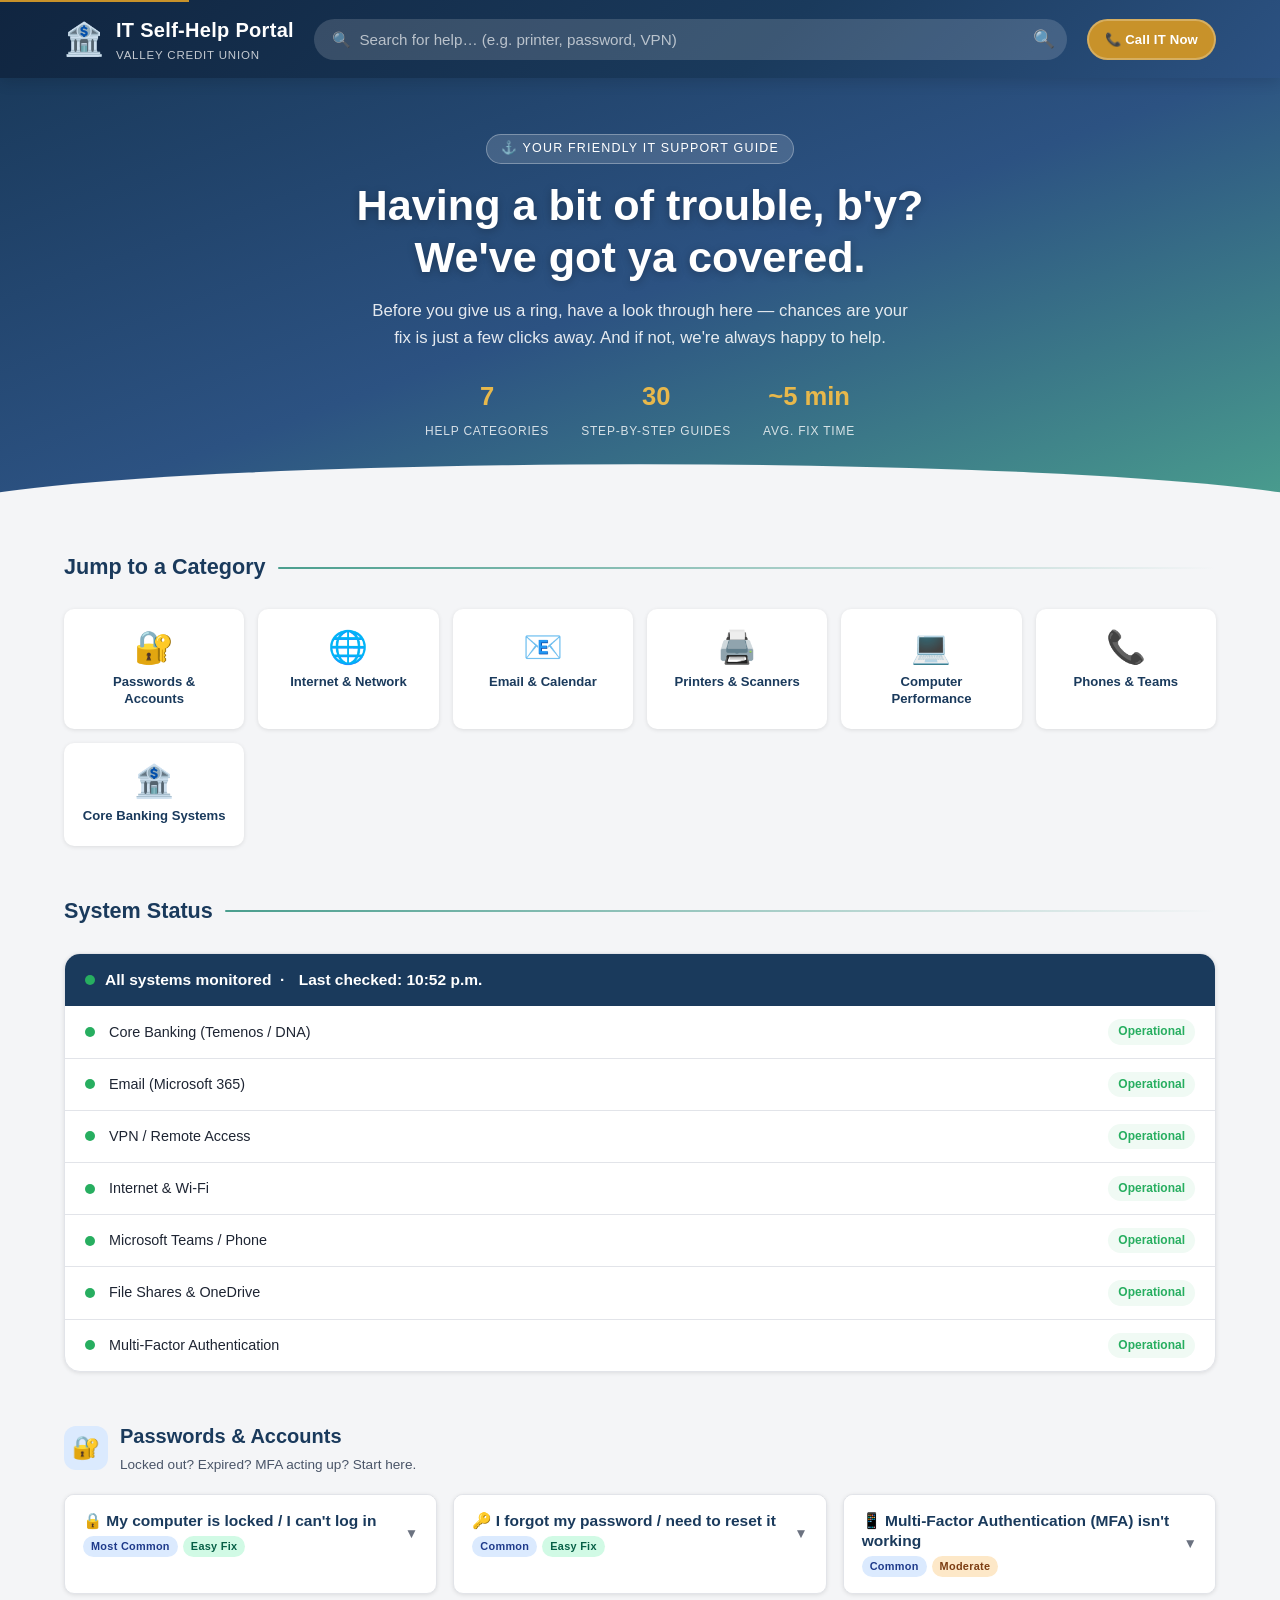
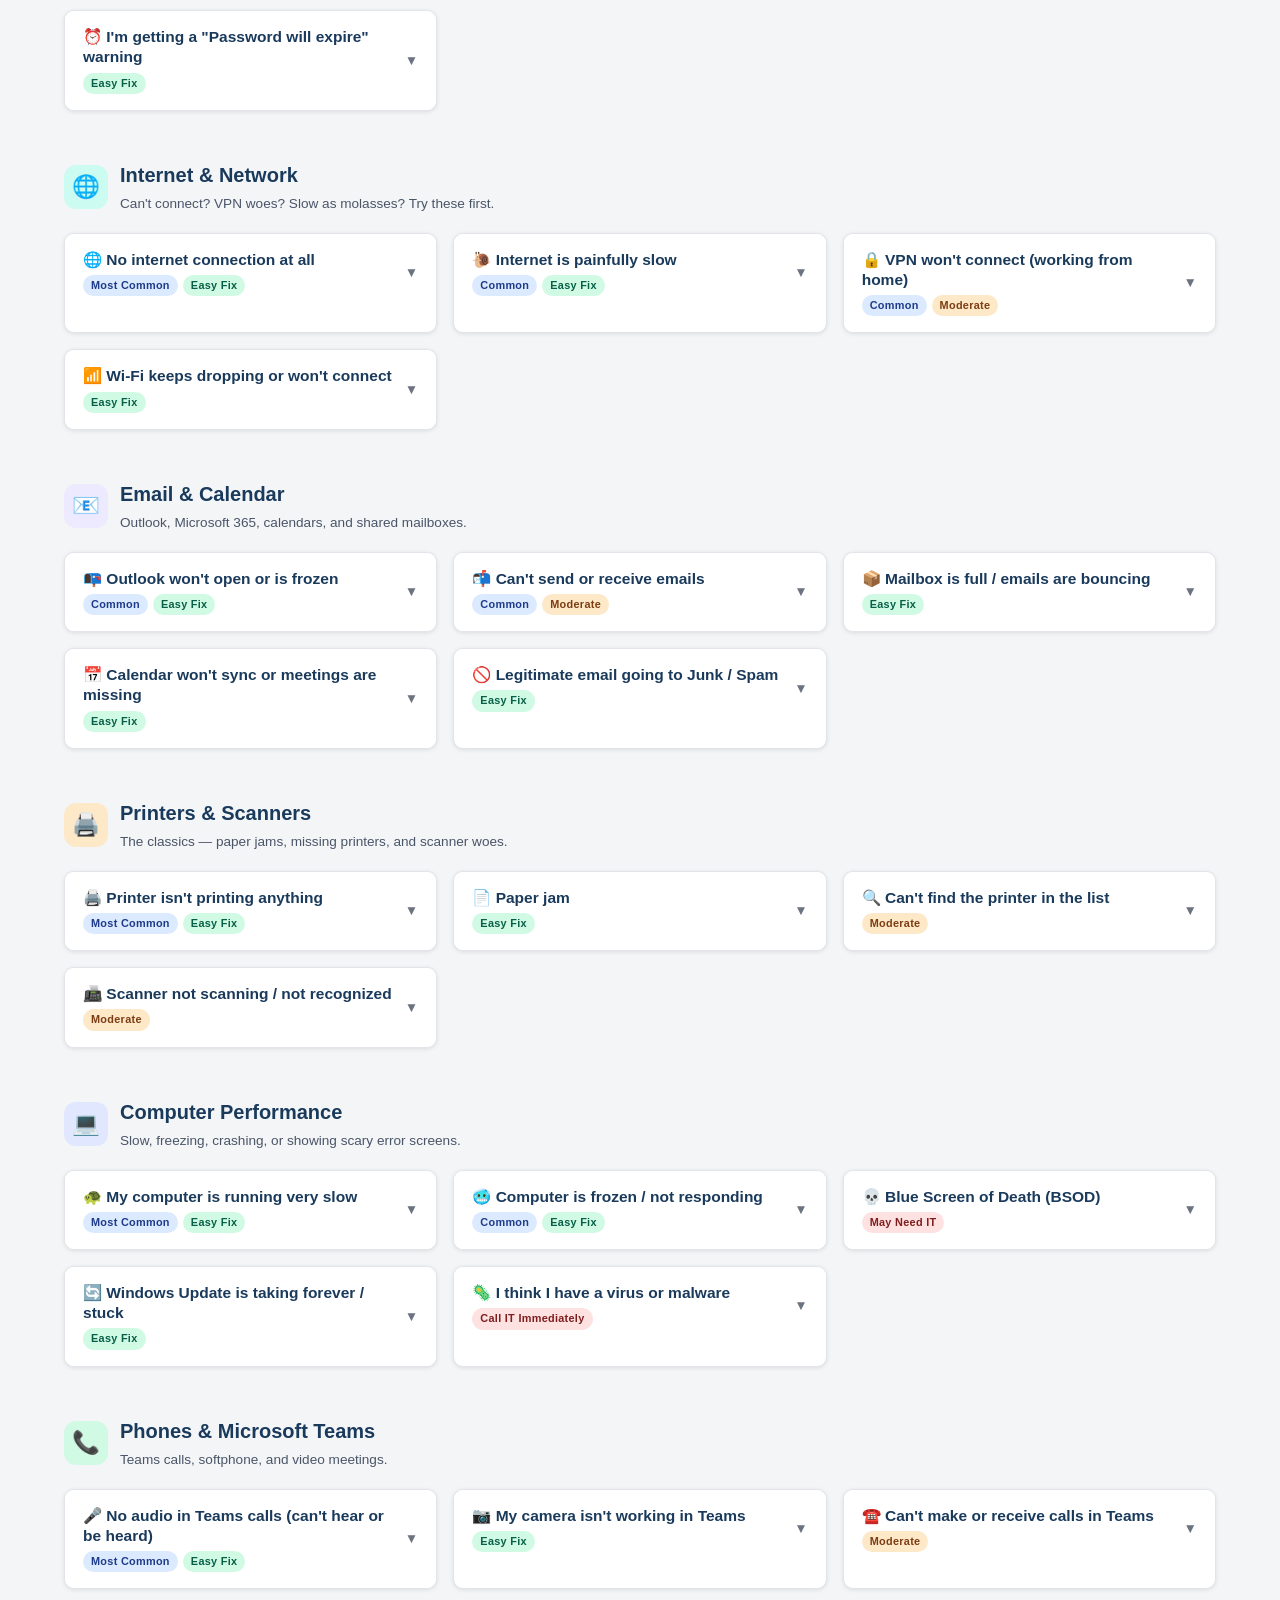
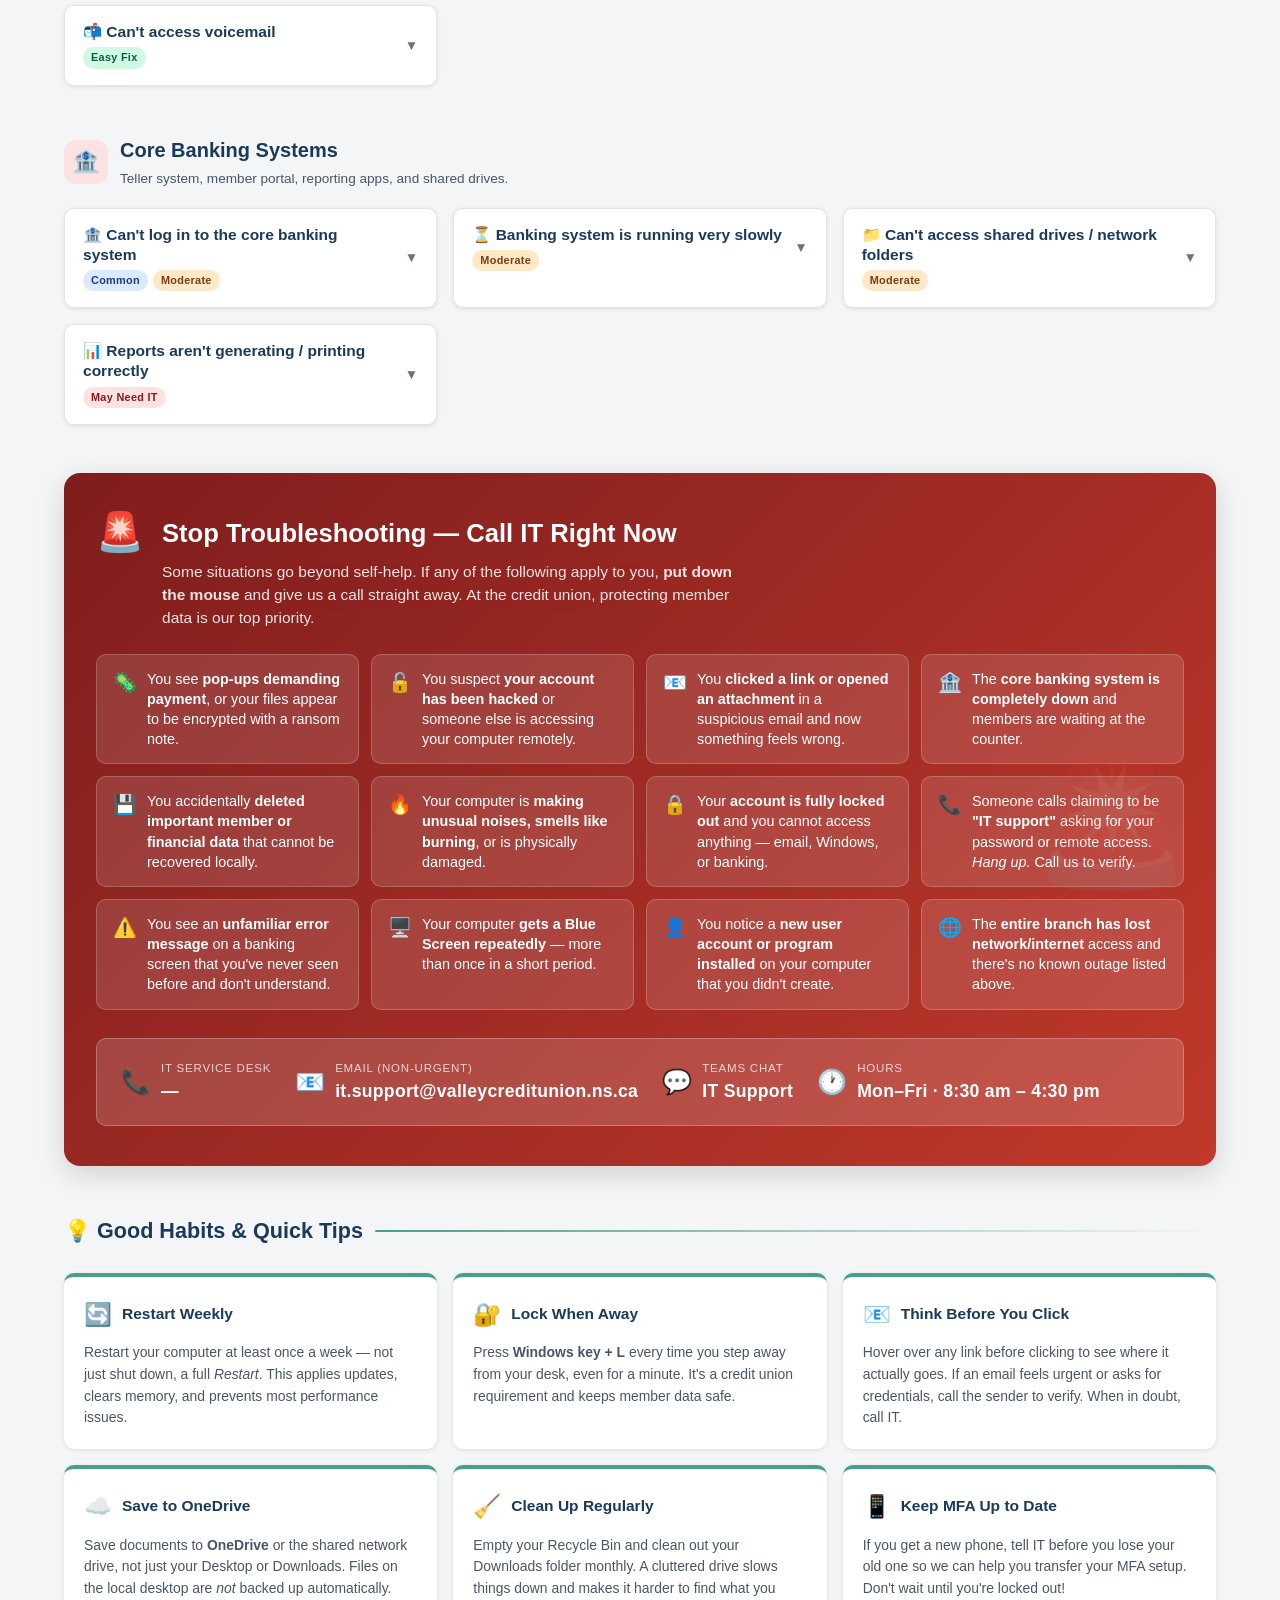
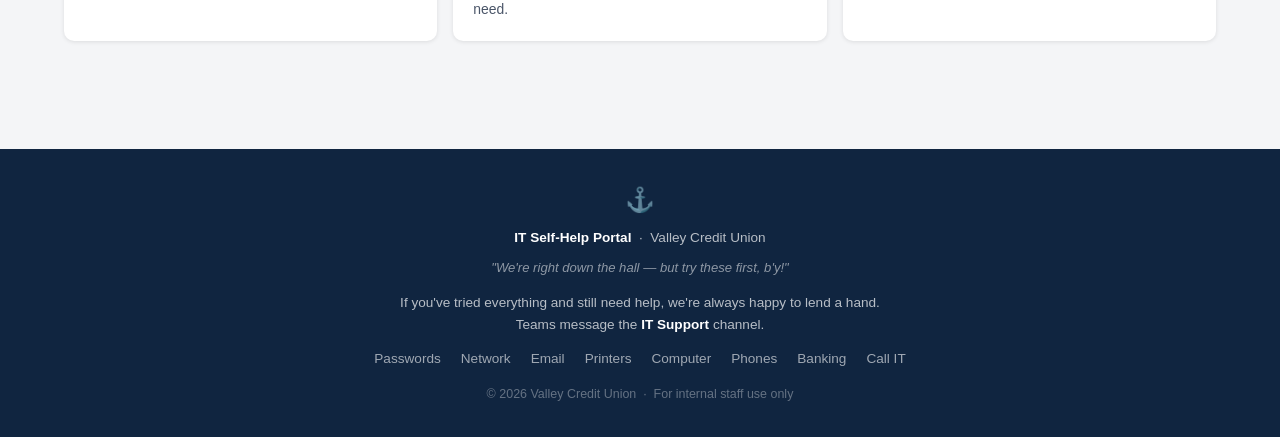
==== commit d80fc480: "Merge branch 'main' into copilot/update-poster-for-valley-credit-union" ====
--- a/index.html
+++ b/index.html
@@ -228,7 +228,7 @@
                 </li>
                 <li>
                   <span class="step-num">2</span>
-                  <span class="step-text">Try your password again carefully. You have <strong>3–5 attempts</strong> before the account locks. Take your time.</span>
+                  <span class="step-text">Try your password again carefully. You have <strong>3 attempts</strong> before the account locks. Take your time.</span>
                 </li>
                 <li>
                   <span class="step-num">3</span>
@@ -1310,7 +1310,7 @@
           </div>
           <div class="guide-body">
             <div class="guide-content">
-              <p class="guide-intro">Voicemails are delivered through Microsoft Teams or to your email inbox.</p>
+              <p class="guide-intro">Voicemails are delivered through Microsoft Teams.</p>
               <ol class="steps-list">
                 <li>
                   <span class="step-num">1</span>
@@ -1578,7 +1578,7 @@
           <span class="cm-icon" aria-hidden="true">📞</span>
           <span>
             <span class="cm-label">IT Service Desk</span>
-            <span class="cm-value">Ext. 500 / (902) 555-0199</span>
+            <span class="cm-value">—</span>
           </span>
         </div>
         <div class="contact-method">
@@ -1592,14 +1592,14 @@
           <span class="cm-icon" aria-hidden="true">💬</span>
           <span>
             <span class="cm-label">Teams Chat</span>
-            <span class="cm-value">IT Support Team channel</span>
+            <span class="cm-value">IT Support</span>
           </span>
         </div>
         <div class="contact-method">
           <span class="cm-icon" aria-hidden="true">🕐</span>
           <span>
             <span class="cm-label">Hours</span>
-            <span class="cm-value">Mon–Fri · 8:00 am – 5:00 pm AST</span>
+            <span class="cm-value">Mon–Fri · 8:30 am – 4:30 pm</span>
           </span>
         </div>
       </div>
@@ -1672,7 +1672,7 @@
     <p><strong>IT Self-Help Portal</strong> &nbsp;·&nbsp; Valley Credit Union</p>
     <p class="footer-tagline">"We're right down the hall — but try these first, b'y!"</p>
     <p>If you've tried everything and still need help, we're always happy to lend a hand.<br />
-       Call <strong>Ext. 500</strong> or Teams message the <strong>IT Support Team</strong> channel.</p>
+       Teams message the <strong>IT Support</strong> channel.</p>
     <div class="footer-links">
       <a href="#cat-passwords">Passwords</a>
       <a href="#cat-network">Network</a>
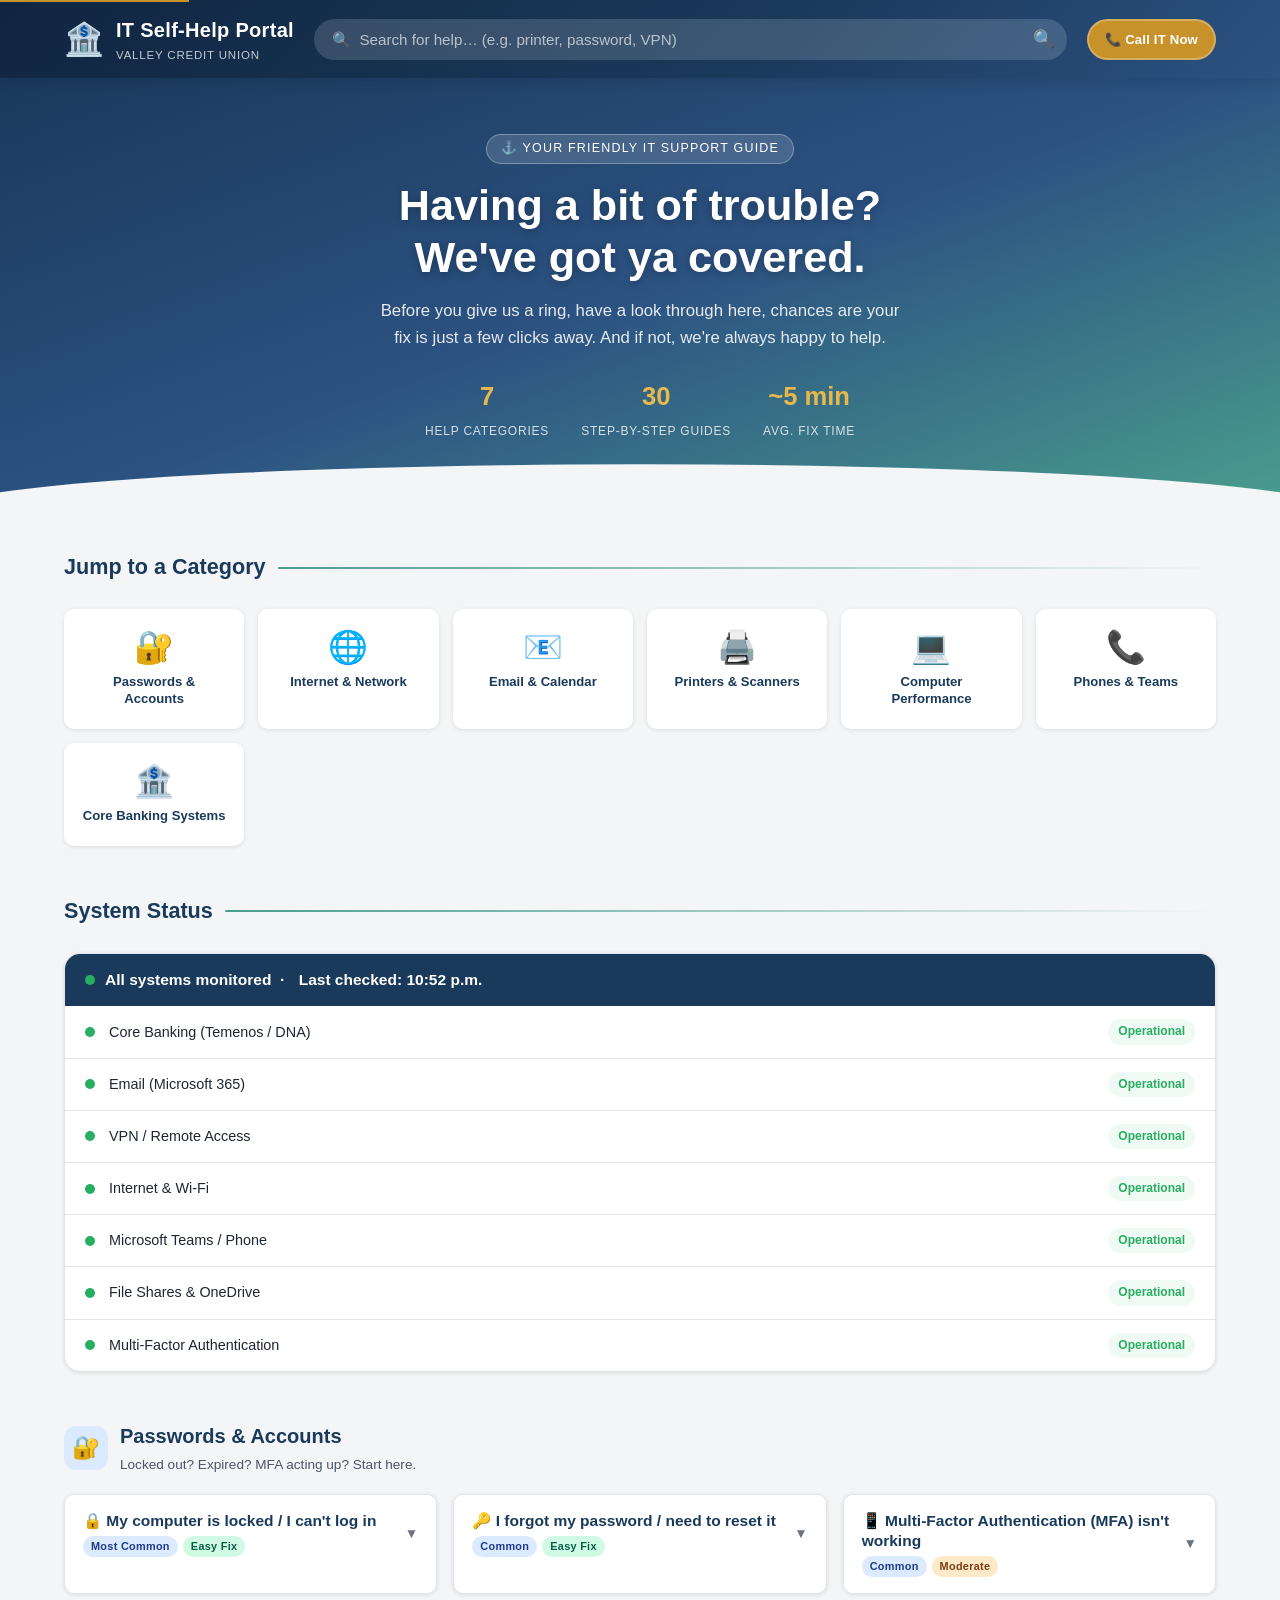
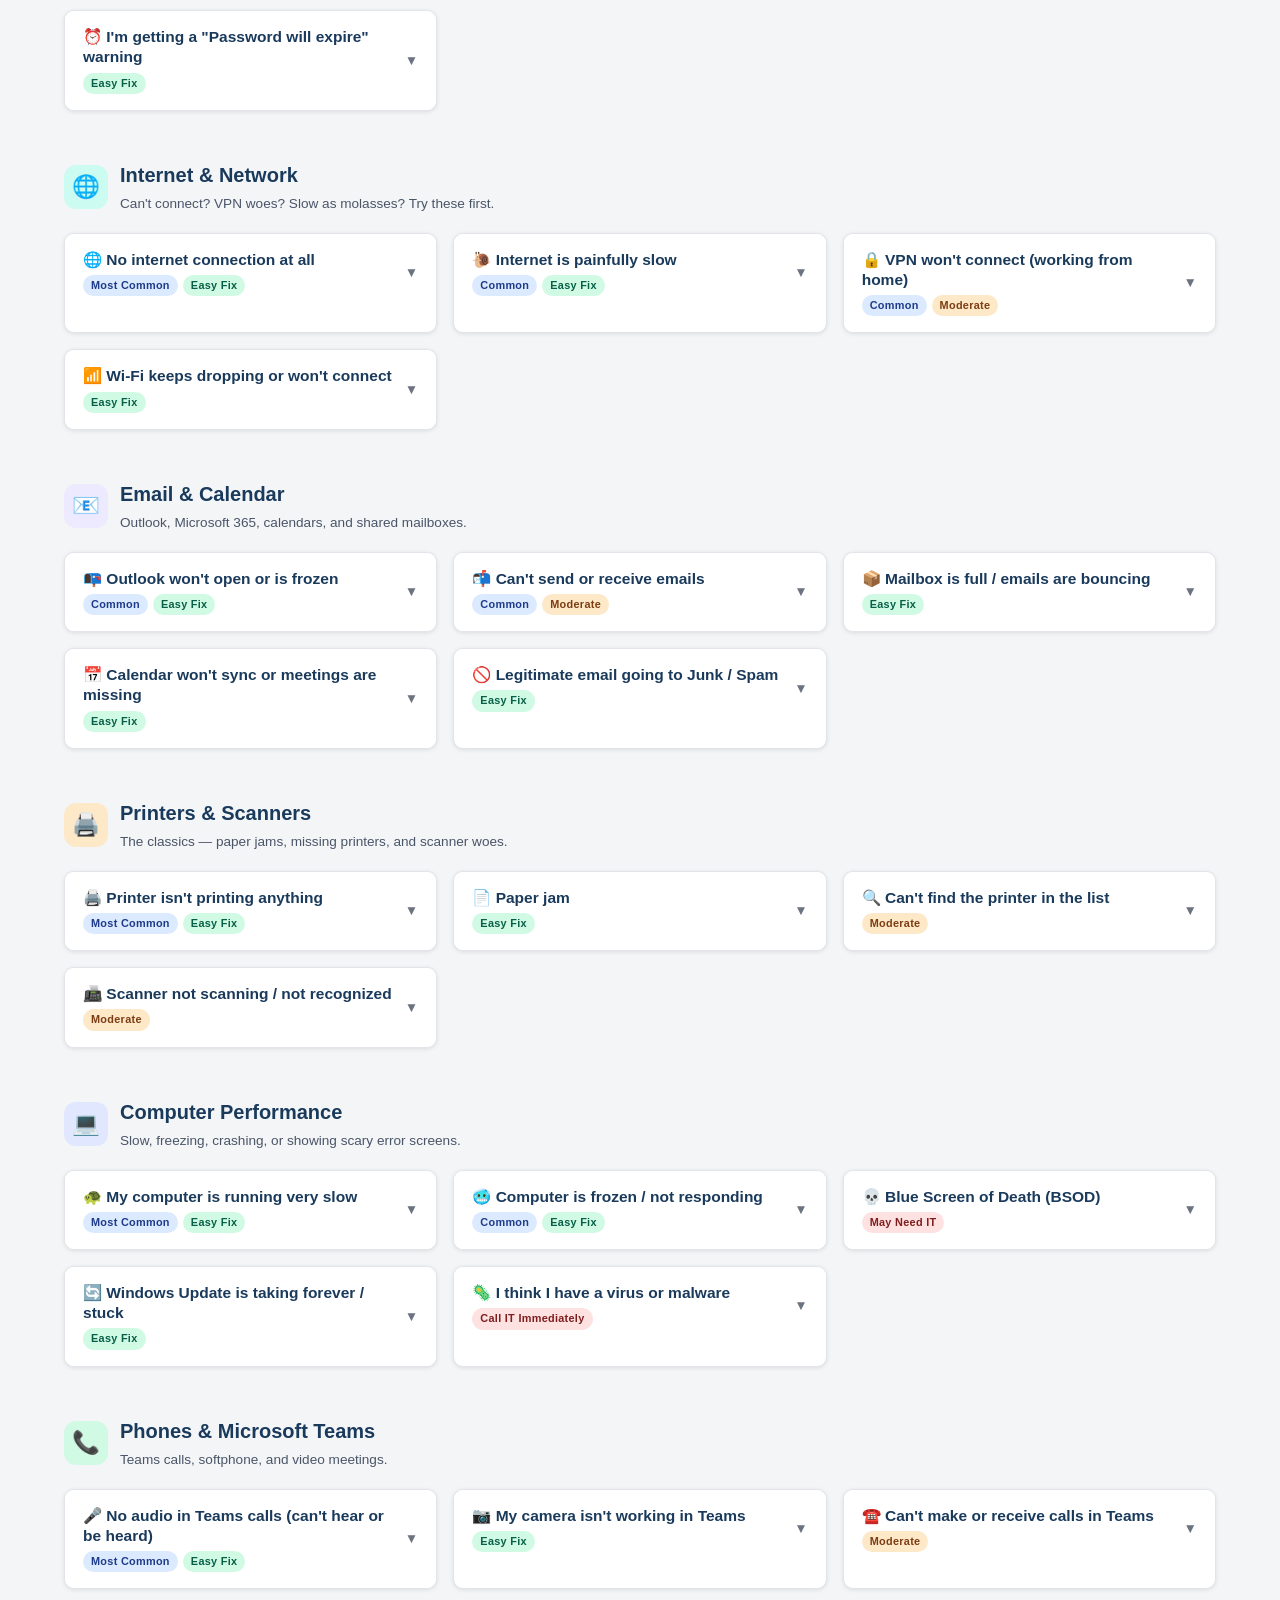
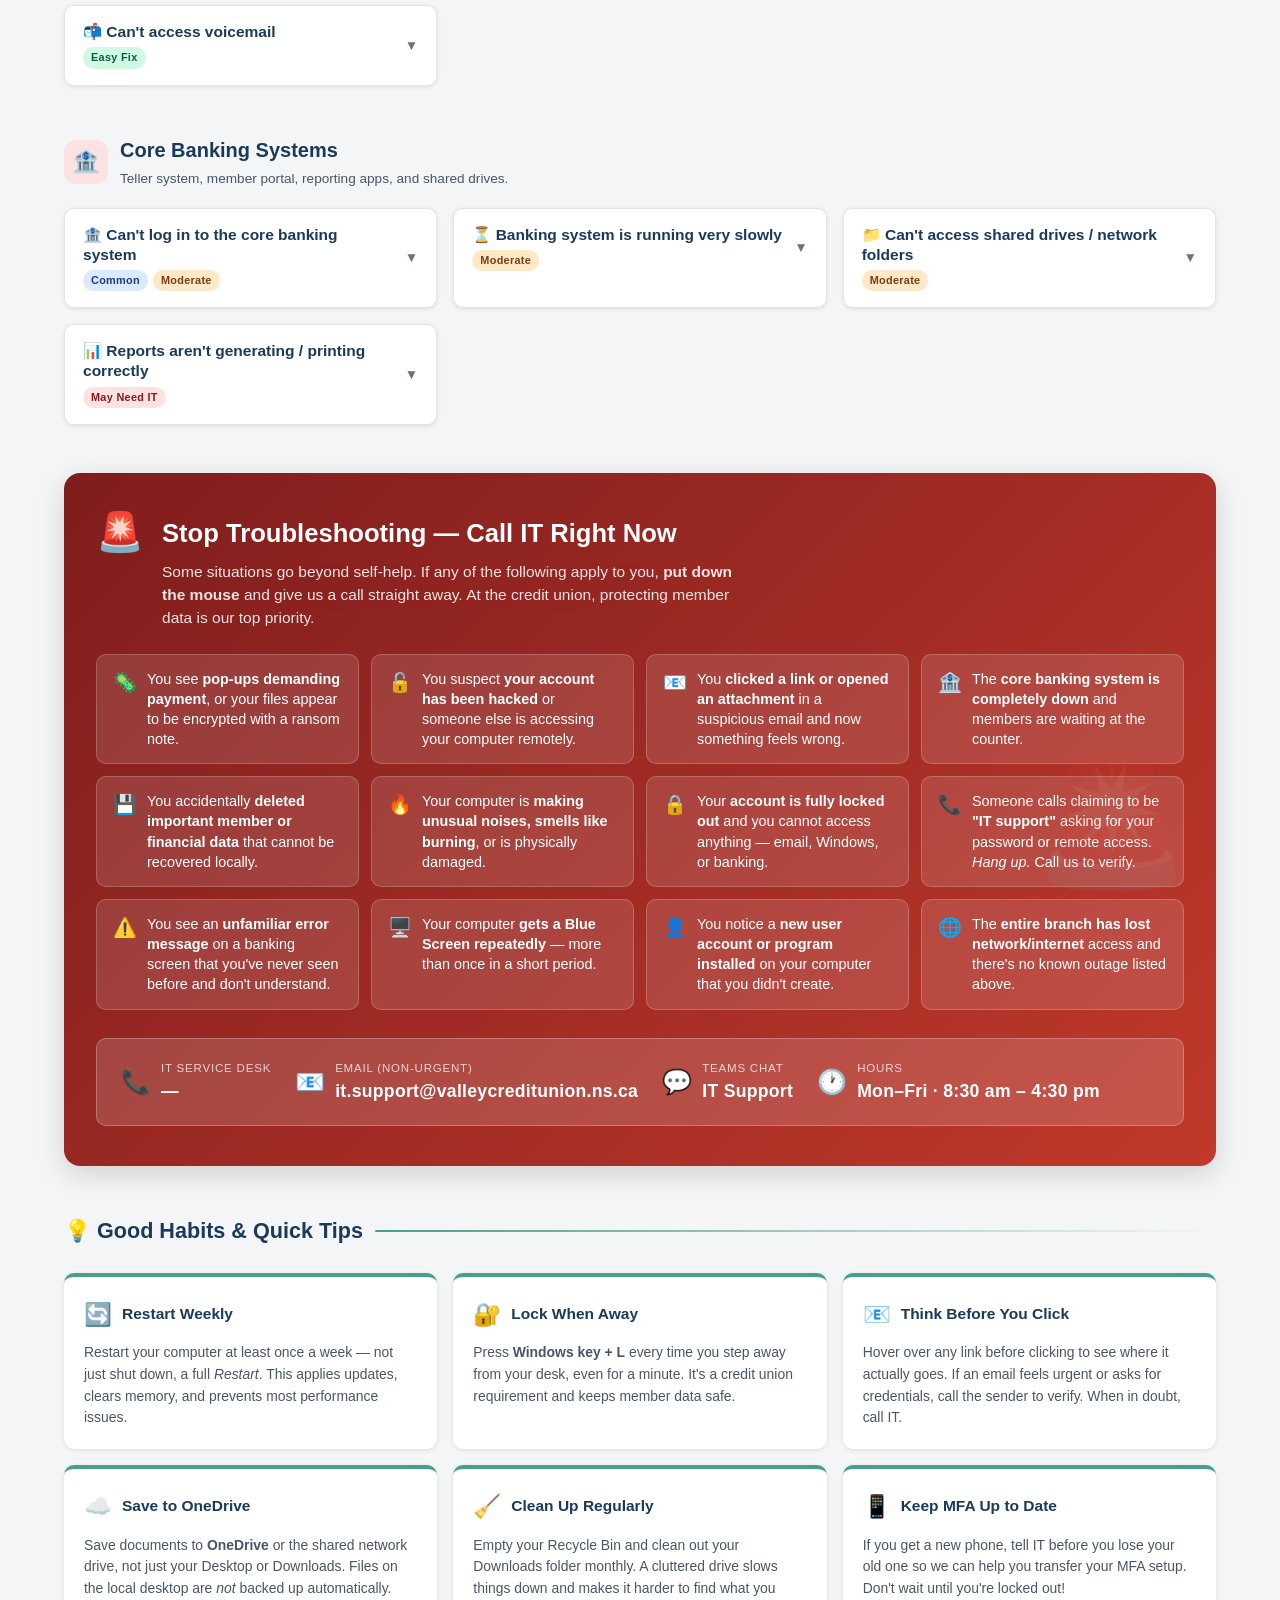
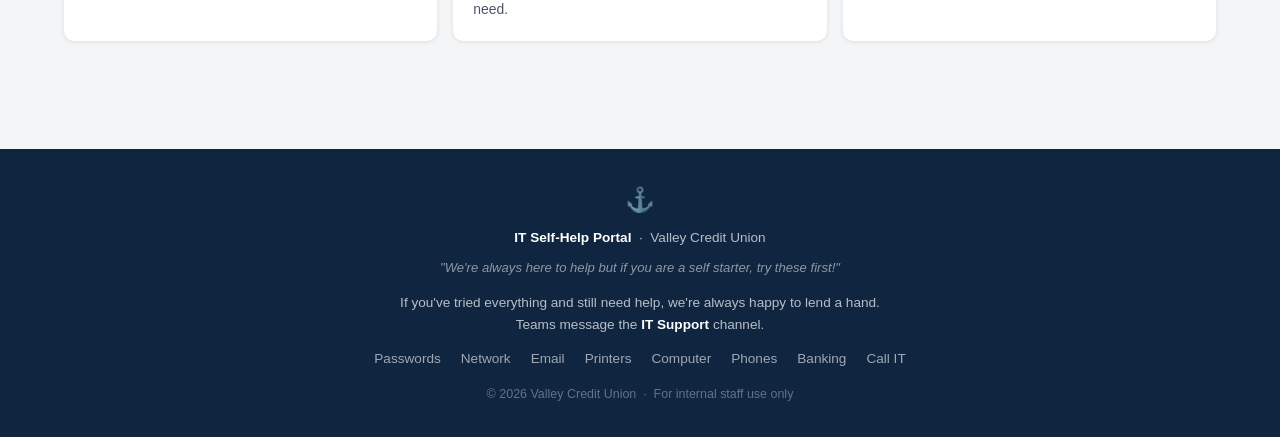
==== commit f546c6a9: "Revise hero and footer text for improved clarity Updated text in the hero section and footer for cla" ====
--- a/index.html
+++ b/index.html
@@ -51,9 +51,9 @@
 <section id="hero" aria-label="Welcome">
   <div class="hero-inner">
     <div class="hero-tag">⚓ Your Friendly IT Support Guide</div>
-    <h1>Having a bit of trouble, b'y?<br/>We've got ya covered.</h1>
+    <h1>Having a bit of trouble?<br/>We've got ya covered.</h1>
     <p>
-      Before you give us a ring, have a look through here — chances are your
+      Before you give us a ring, have a look through here, chances are your
       fix is just a few clicks away. And if not, we're always happy to help.
     </p>
     <div class="hero-stats">
@@ -1670,7 +1670,7 @@
   <div class="footer-inner">
     <div class="footer-logo" aria-hidden="true">⚓</div>
     <p><strong>IT Self-Help Portal</strong> &nbsp;·&nbsp; Valley Credit Union</p>
-    <p class="footer-tagline">"We're right down the hall — but try these first, b'y!"</p>
+    <p class="footer-tagline">"We're always here to help but if you are a self starter, try these first!"</p>
     <p>If you've tried everything and still need help, we're always happy to lend a hand.<br />
        Teams message the <strong>IT Support</strong> channel.</p>
     <div class="footer-links">
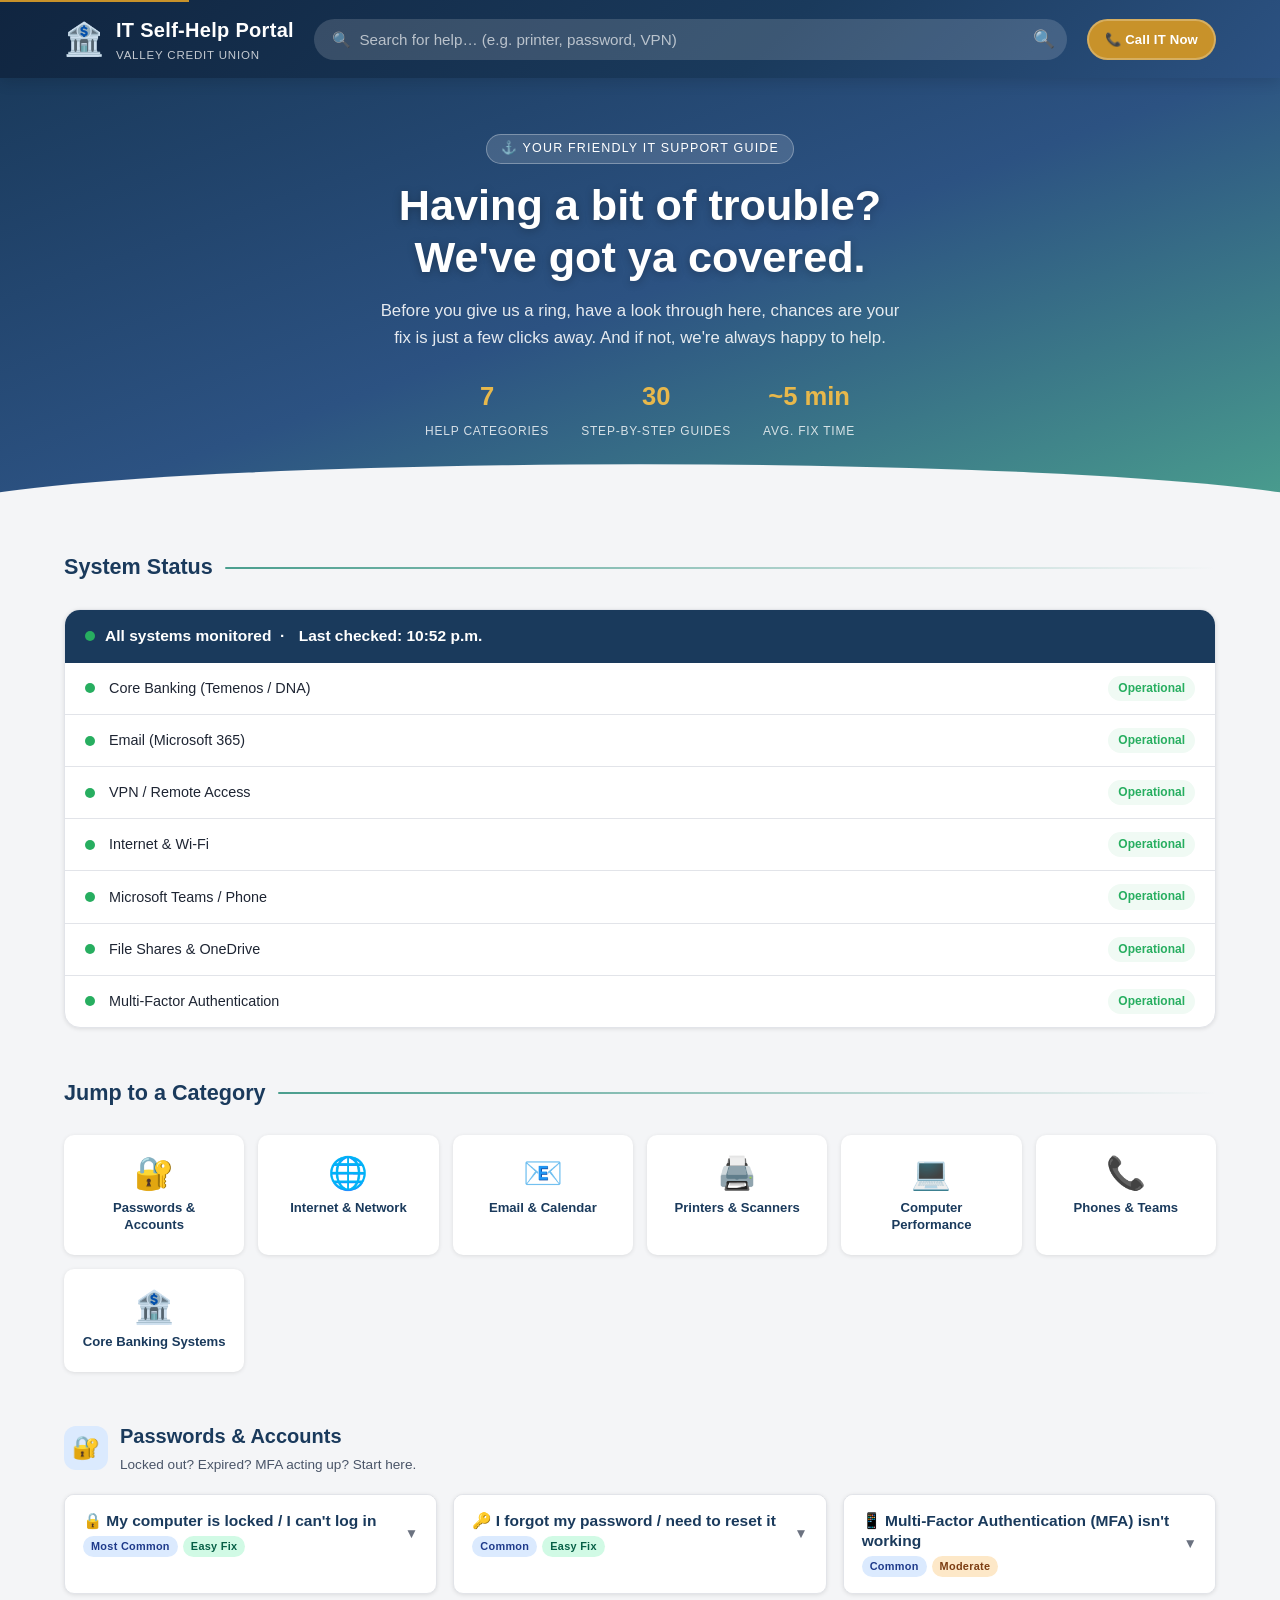
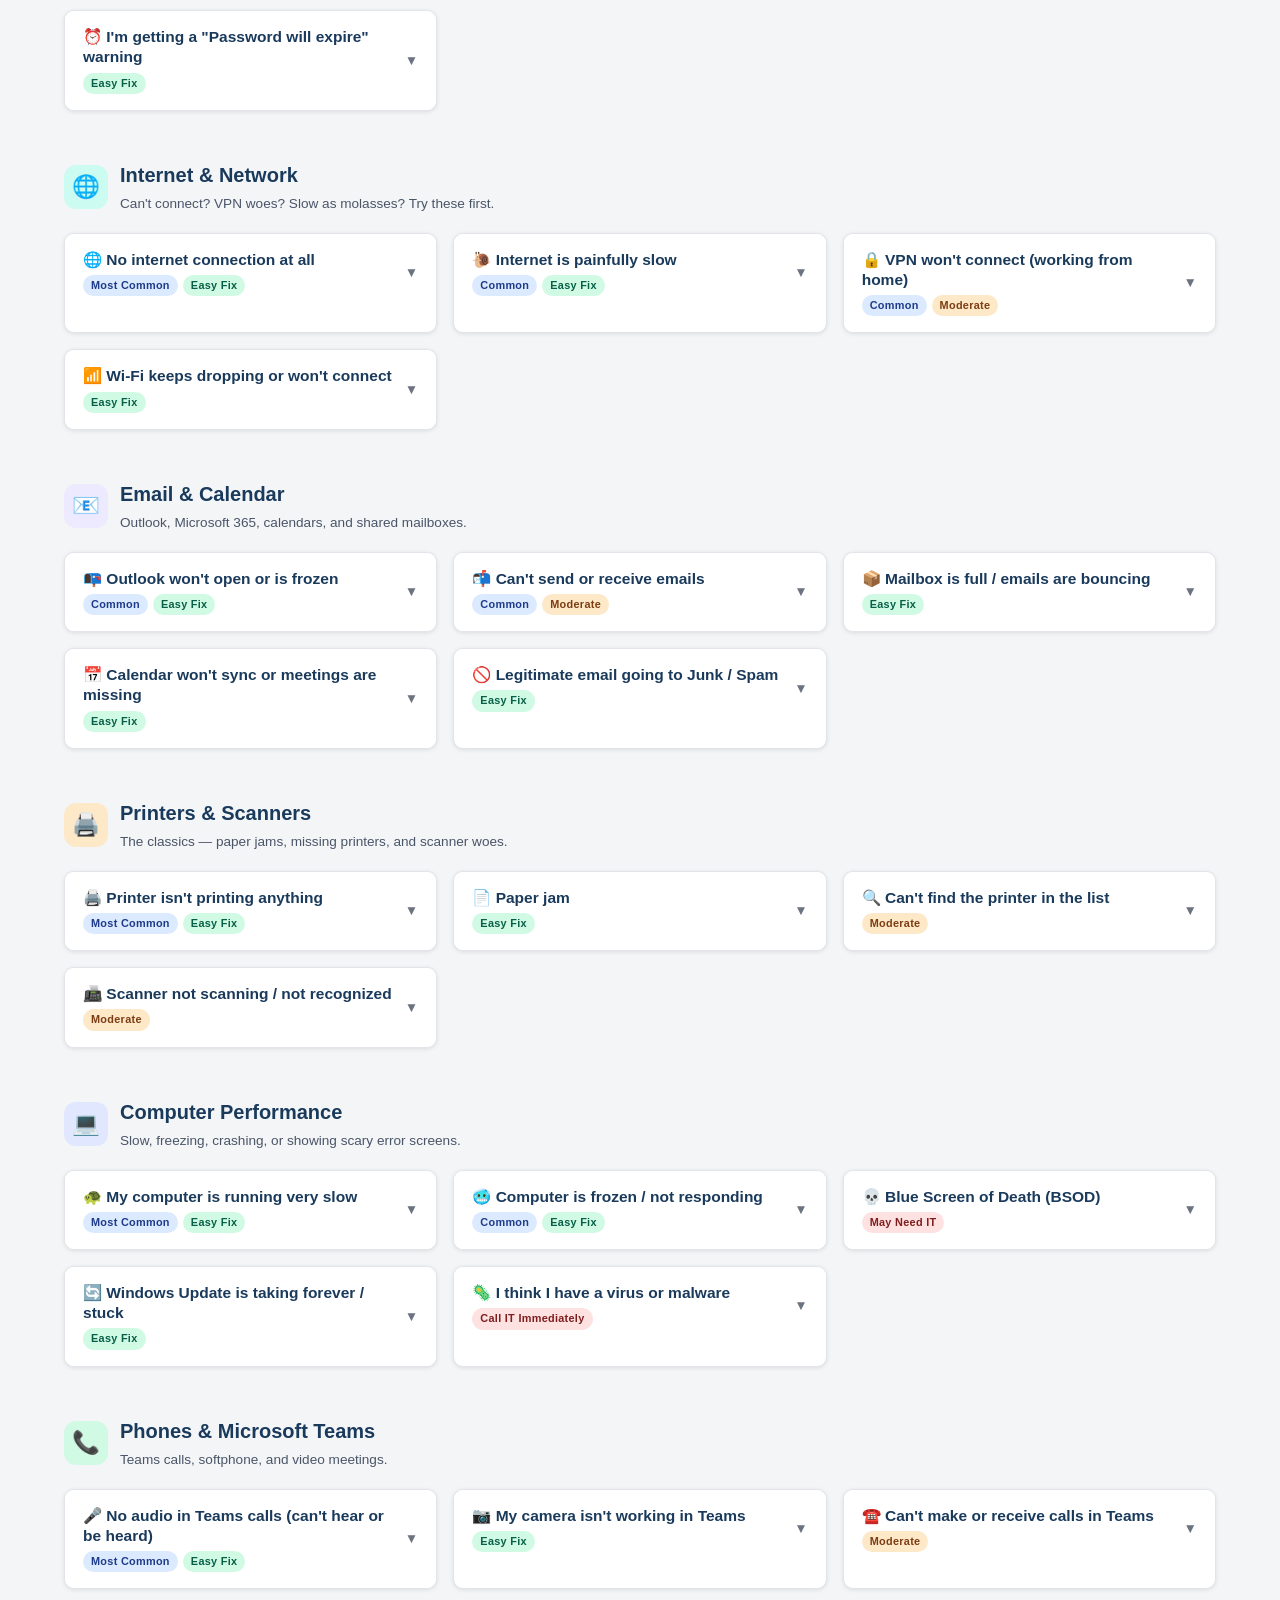
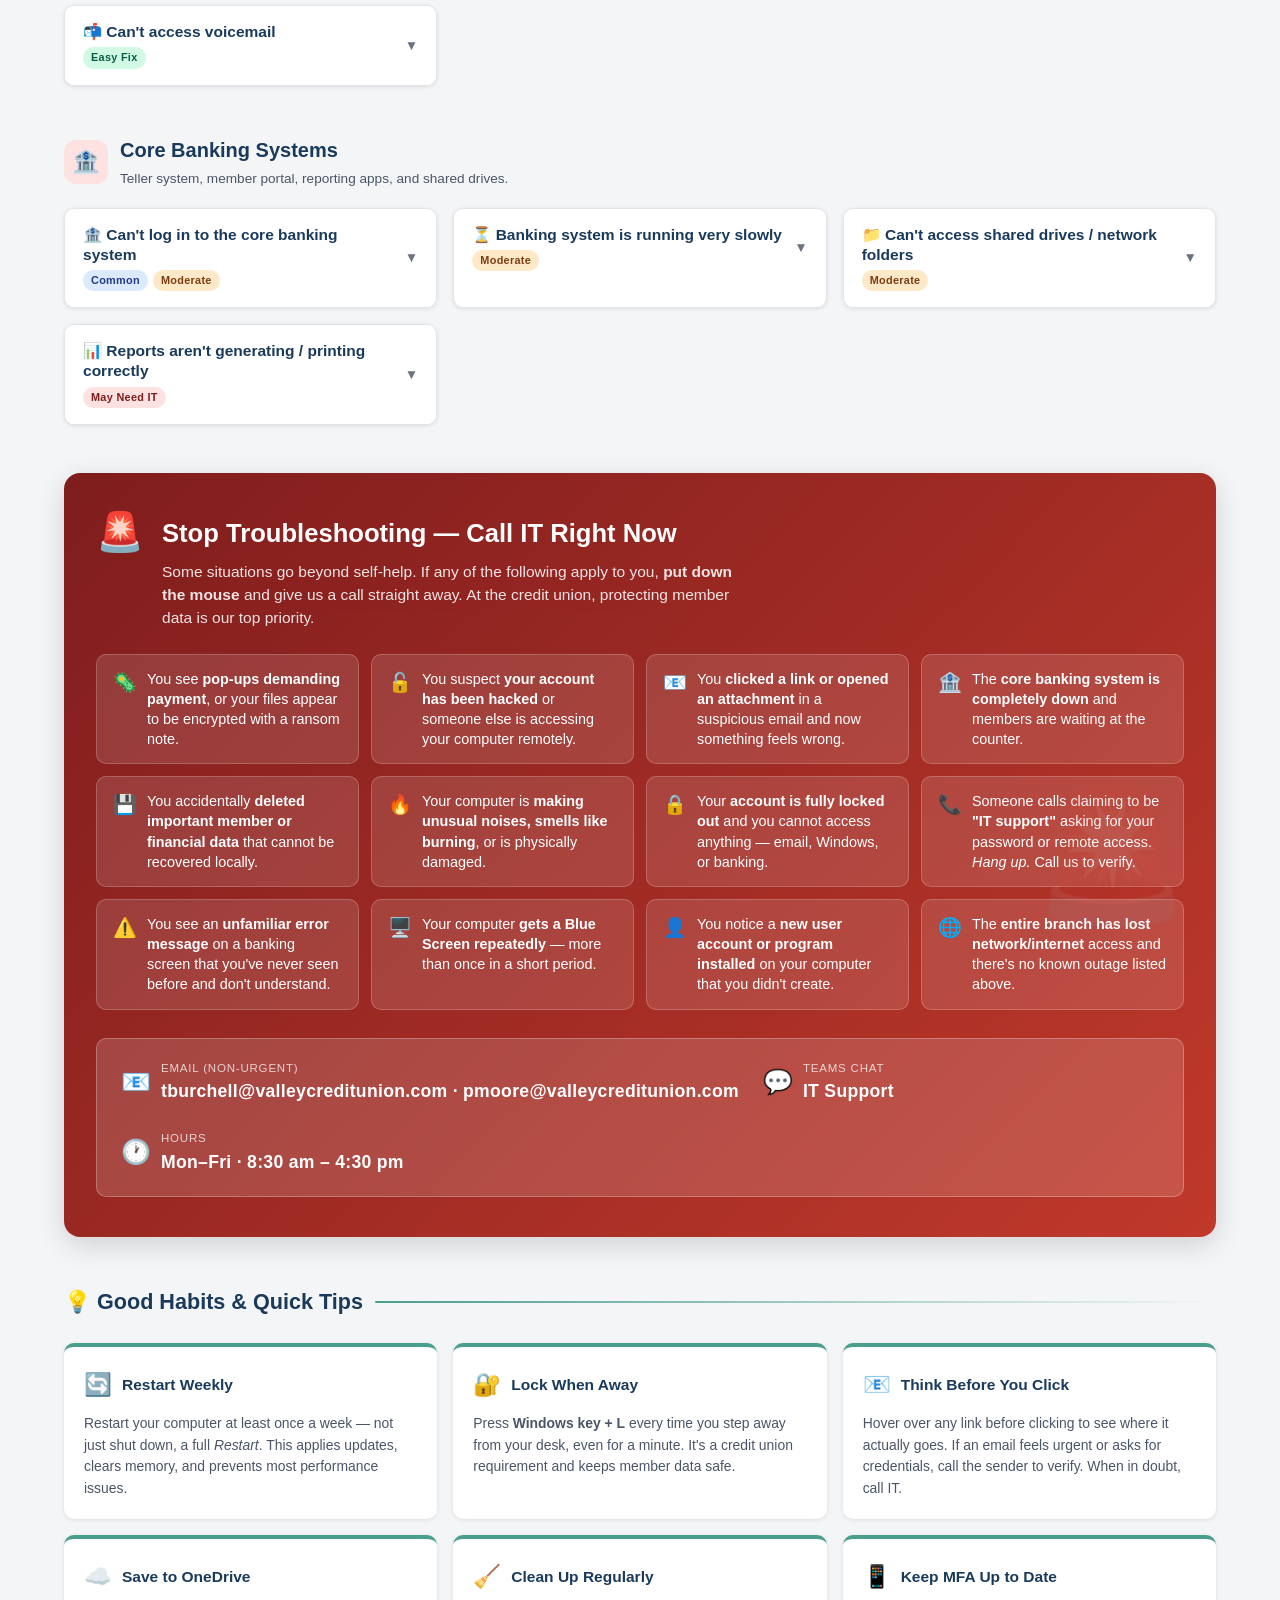
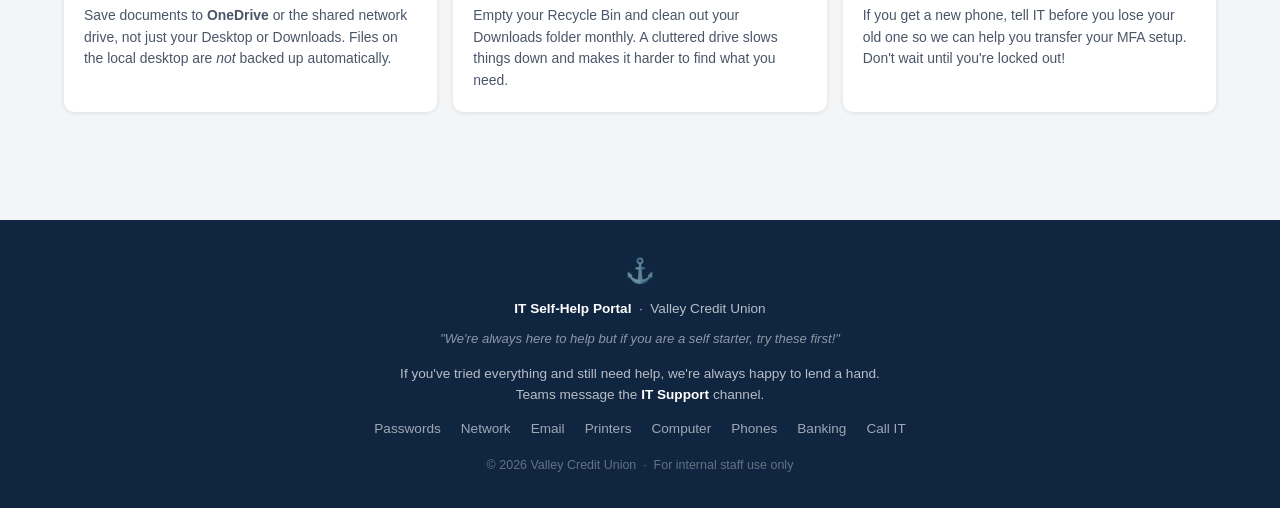
==== commit 49719118: "Move System Status to top, update IT contact emails, remove phone entry Agent-Logs-Url: https://gith" ====
--- a/index.html
+++ b/index.html
@@ -93,44 +93,6 @@
       Couldn't find a match. Try different words, or scroll through the
       categories below. If all else fails, <a href="#call-it-section">give IT a shout</a>!
     </p>
-  </div>
-
-  <!-- ── Quick Category Links ──────────────────────── -->
-  <div id="quick-links" aria-label="Jump to a category">
-    <div class="section-header">
-      <h2>Jump to a Category</h2>
-      <div class="section-divider"></div>
-    </div>
-    <div class="quick-links-grid">
-      <div class="quick-link-card" data-target="cat-passwords" role="button" tabindex="0" aria-label="Passwords &amp; Accounts">
-        <span class="ql-icon">🔐</span>
-        <span class="ql-label">Passwords &amp; Accounts</span>
-      </div>
-      <div class="quick-link-card" data-target="cat-network" role="button" tabindex="0" aria-label="Internet &amp; Network">
-        <span class="ql-icon">🌐</span>
-        <span class="ql-label">Internet &amp; Network</span>
-      </div>
-      <div class="quick-link-card" data-target="cat-email" role="button" tabindex="0" aria-label="Email &amp; Calendar">
-        <span class="ql-icon">📧</span>
-        <span class="ql-label">Email &amp; Calendar</span>
-      </div>
-      <div class="quick-link-card" data-target="cat-printers" role="button" tabindex="0" aria-label="Printers &amp; Scanners">
-        <span class="ql-icon">🖨️</span>
-        <span class="ql-label">Printers &amp; Scanners</span>
-      </div>
-      <div class="quick-link-card" data-target="cat-computer" role="button" tabindex="0" aria-label="Computer Performance">
-        <span class="ql-icon">💻</span>
-        <span class="ql-label">Computer Performance</span>
-      </div>
-      <div class="quick-link-card" data-target="cat-phones" role="button" tabindex="0" aria-label="Phones &amp; Teams">
-        <span class="ql-icon">📞</span>
-        <span class="ql-label">Phones &amp; Teams</span>
-      </div>
-      <div class="quick-link-card" data-target="cat-banking" role="button" tabindex="0" aria-label="Core Banking Systems">
-        <span class="ql-icon">🏦</span>
-        <span class="ql-label">Core Banking Systems</span>
-      </div>
-    </div>
   </div>
 
   <!-- ── System Status Board ──────────────────────── -->
@@ -184,6 +146,44 @@
     </div>
   </section>
 
+  <!-- ── Quick Category Links ──────────────────────── -->
+  <div id="quick-links" aria-label="Jump to a category">
+    <div class="section-header">
+      <h2>Jump to a Category</h2>
+      <div class="section-divider"></div>
+    </div>
+    <div class="quick-links-grid">
+      <div class="quick-link-card" data-target="cat-passwords" role="button" tabindex="0" aria-label="Passwords &amp; Accounts">
+        <span class="ql-icon">🔐</span>
+        <span class="ql-label">Passwords &amp; Accounts</span>
+      </div>
+      <div class="quick-link-card" data-target="cat-network" role="button" tabindex="0" aria-label="Internet &amp; Network">
+        <span class="ql-icon">🌐</span>
+        <span class="ql-label">Internet &amp; Network</span>
+      </div>
+      <div class="quick-link-card" data-target="cat-email" role="button" tabindex="0" aria-label="Email &amp; Calendar">
+        <span class="ql-icon">📧</span>
+        <span class="ql-label">Email &amp; Calendar</span>
+      </div>
+      <div class="quick-link-card" data-target="cat-printers" role="button" tabindex="0" aria-label="Printers &amp; Scanners">
+        <span class="ql-icon">🖨️</span>
+        <span class="ql-label">Printers &amp; Scanners</span>
+      </div>
+      <div class="quick-link-card" data-target="cat-computer" role="button" tabindex="0" aria-label="Computer Performance">
+        <span class="ql-icon">💻</span>
+        <span class="ql-label">Computer Performance</span>
+      </div>
+      <div class="quick-link-card" data-target="cat-phones" role="button" tabindex="0" aria-label="Phones &amp; Teams">
+        <span class="ql-icon">📞</span>
+        <span class="ql-label">Phones &amp; Teams</span>
+      </div>
+      <div class="quick-link-card" data-target="cat-banking" role="button" tabindex="0" aria-label="Core Banking Systems">
+        <span class="ql-icon">🏦</span>
+        <span class="ql-label">Core Banking Systems</span>
+      </div>
+    </div>
+  </div>
+
   <!-- ════════════════════════════════════════════════
        ALL CATEGORY SECTIONS
        ════════════════════════════════════════════════ -->
@@ -1575,17 +1575,10 @@
 
       <div class="call-it-contact" role="region" aria-label="IT Contact Information">
         <div class="contact-method">
-          <span class="cm-icon" aria-hidden="true">📞</span>
-          <span>
-            <span class="cm-label">IT Service Desk</span>
-            <span class="cm-value">—</span>
-          </span>
-        </div>
-        <div class="contact-method">
           <span class="cm-icon" aria-hidden="true">📧</span>
           <span>
             <span class="cm-label">Email (non-urgent)</span>
-            <span class="cm-value">it.support@valleycreditunion.ns.ca</span>
+            <span class="cm-value">tburchell@valleycreditunion.com · pmoore@valleycreditunion.com</span>
           </span>
         </div>
         <div class="contact-method">
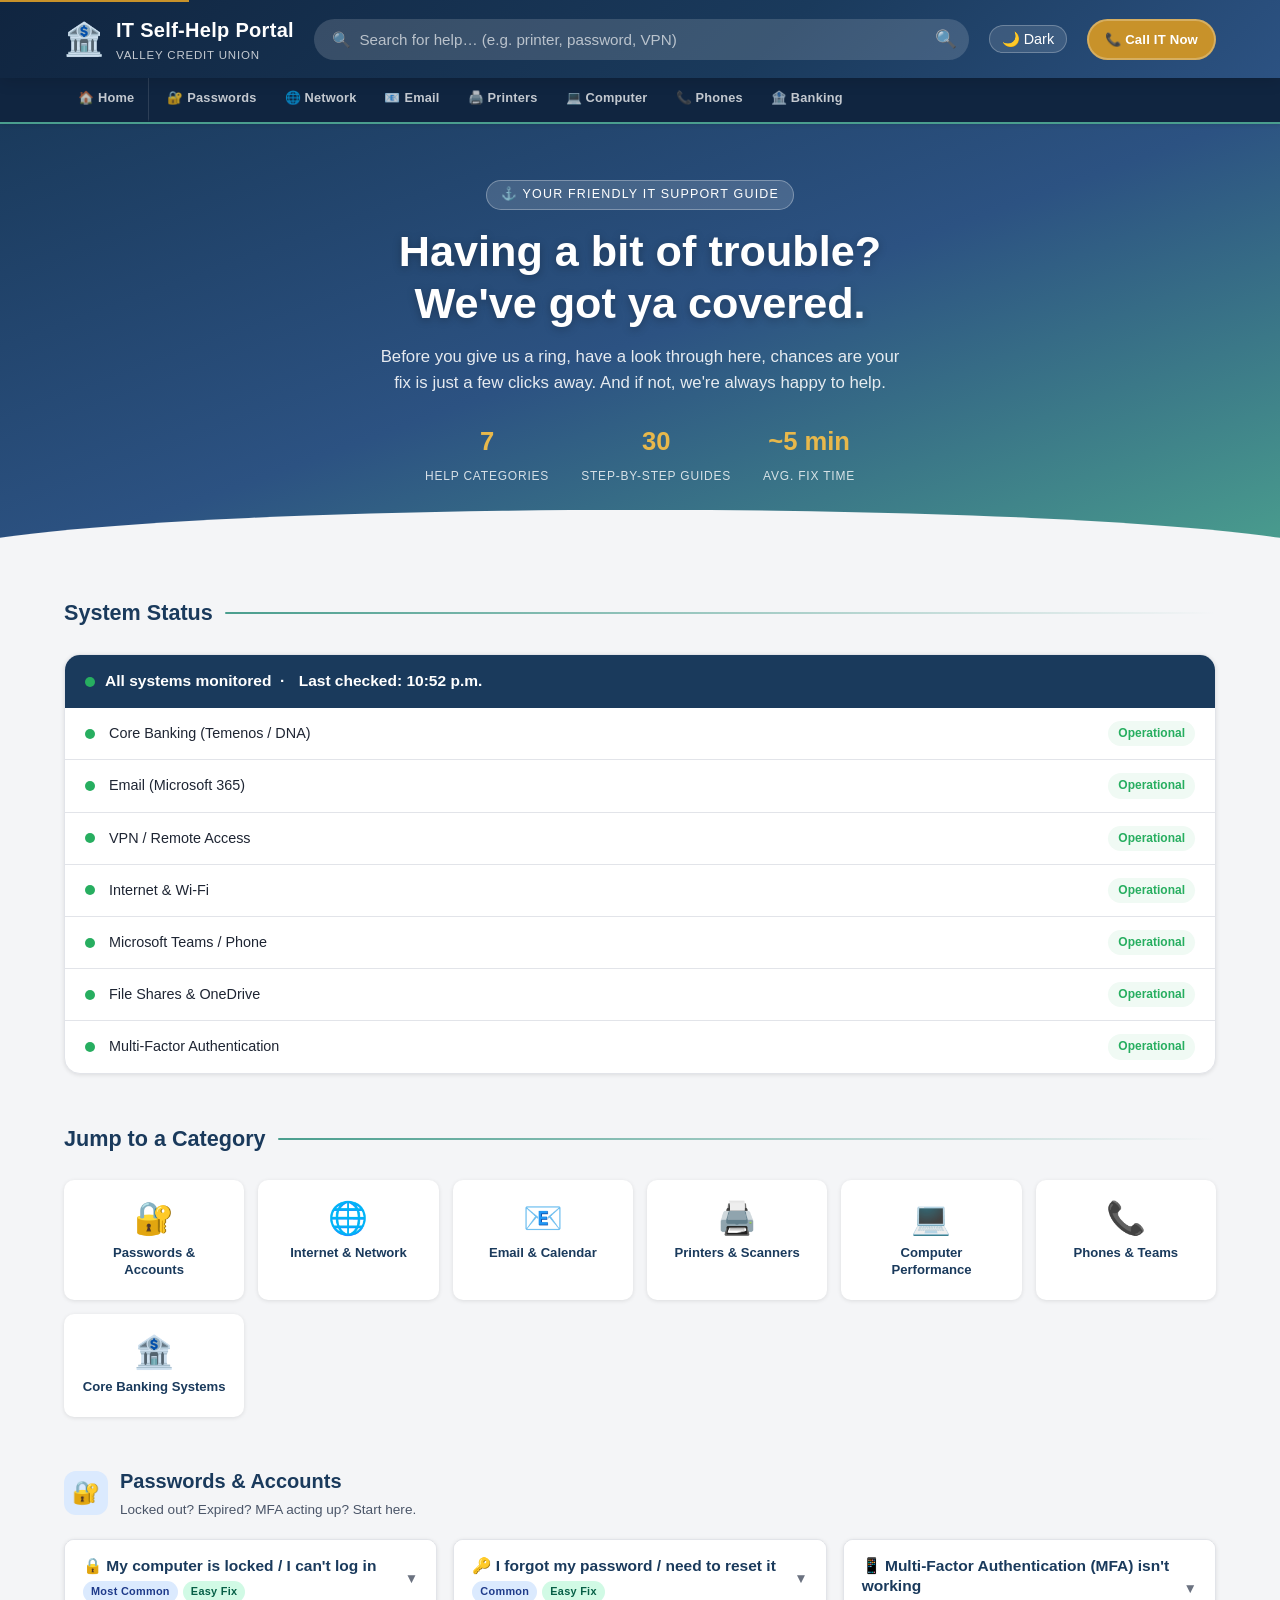
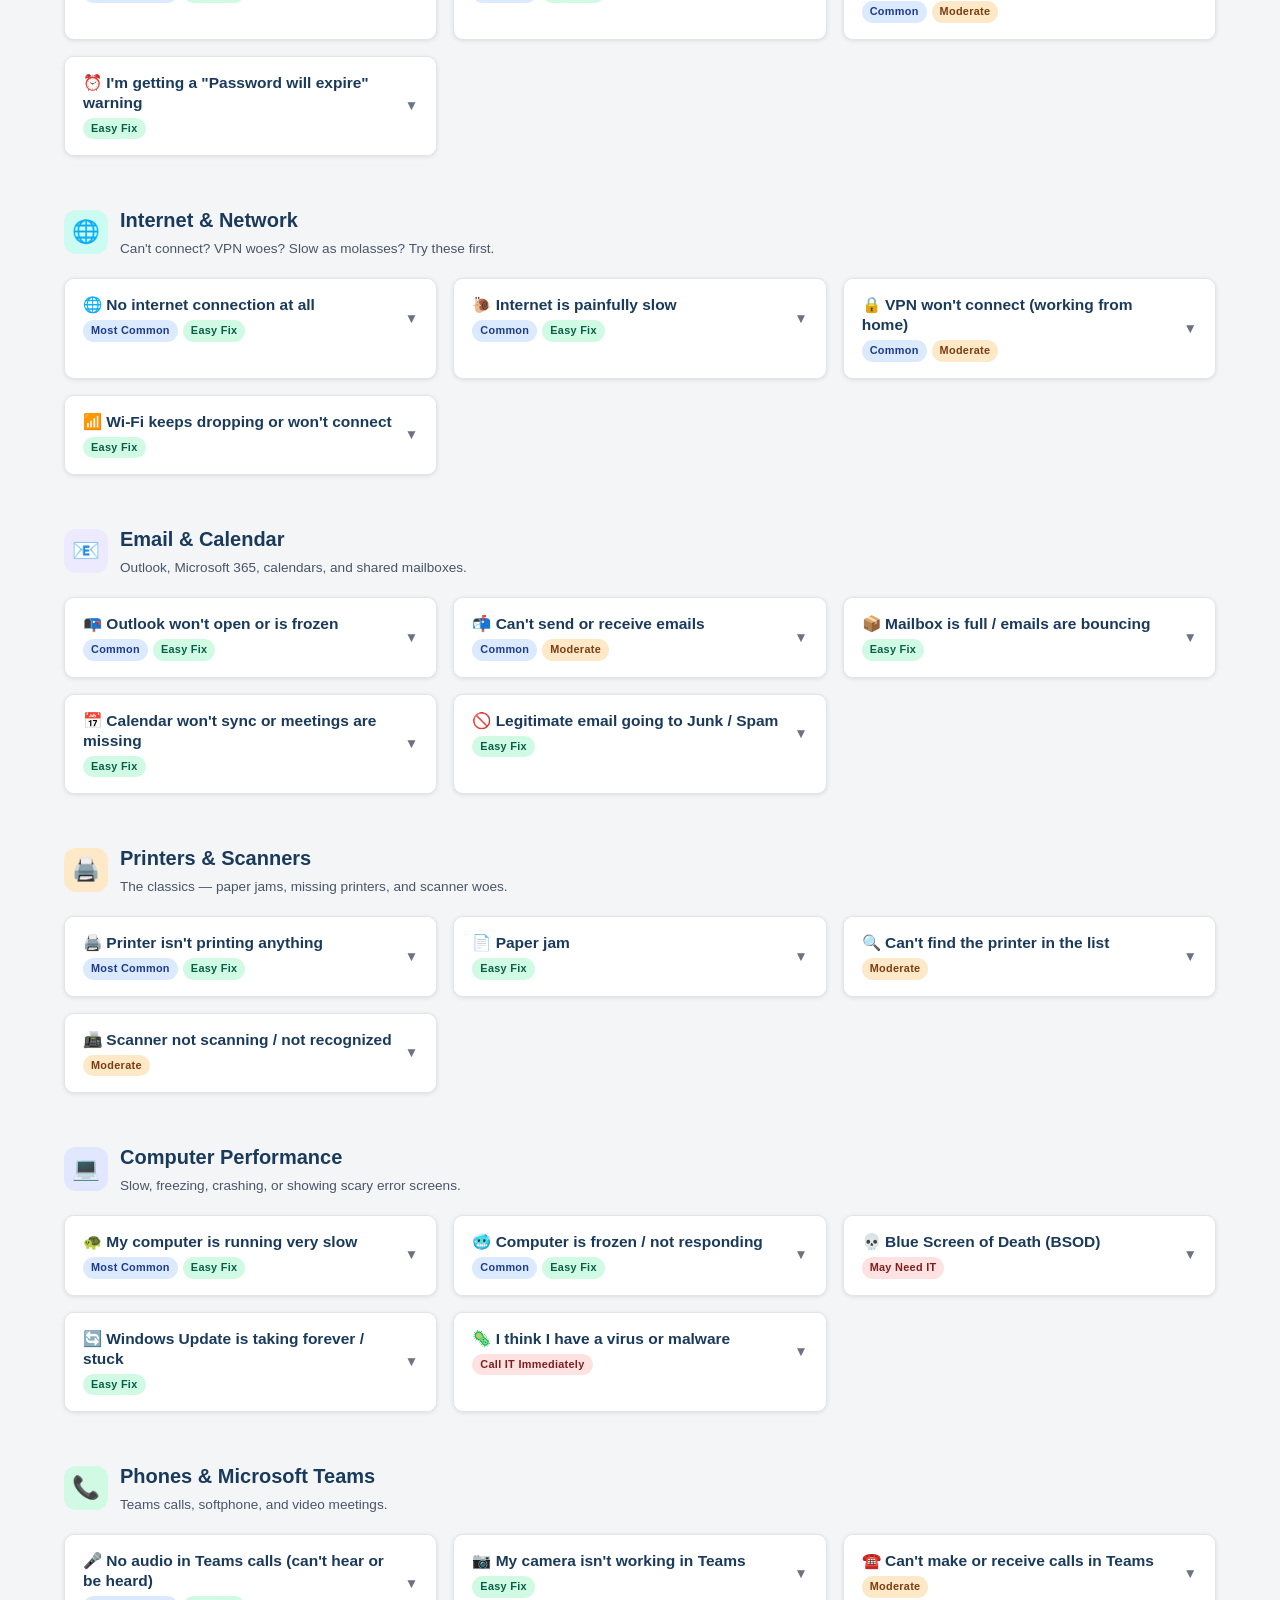
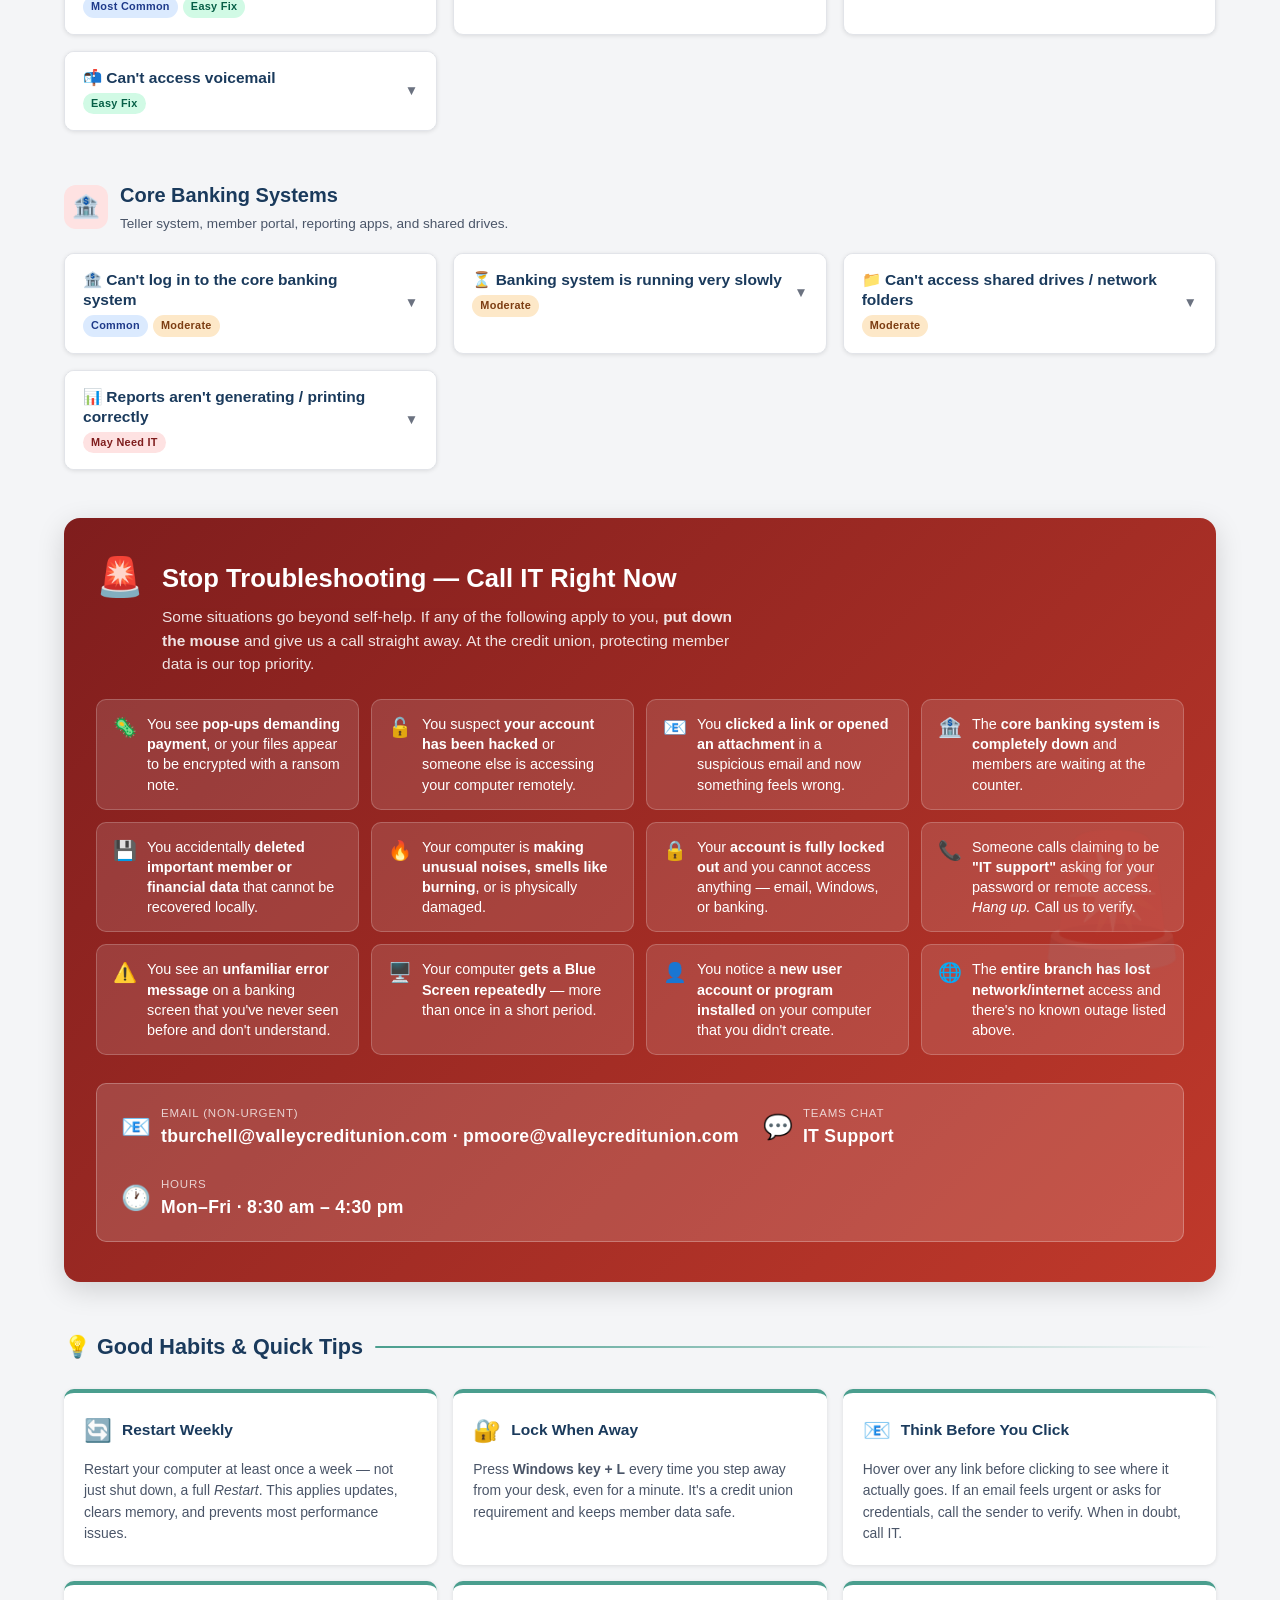
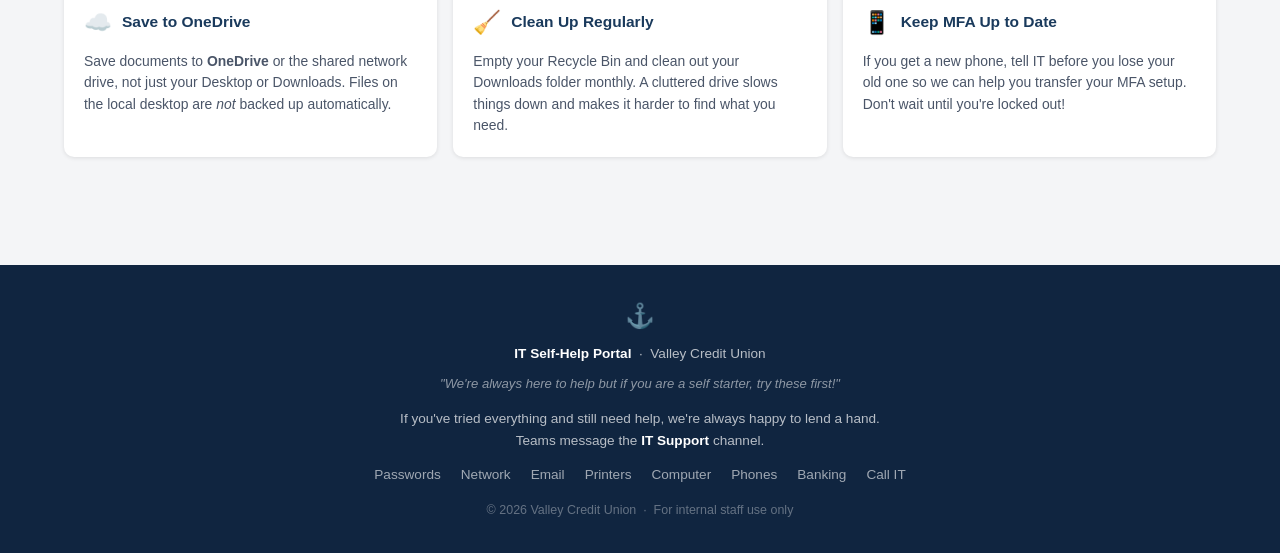
==== commit 8f6b1cb1: "feat: add dark/light theme toggle and separate category pages with nav bar Agent-Logs-Url: https://g" ====
--- a/index.html
+++ b/index.html
@@ -36,9 +36,24 @@
       <button class="search-btn" aria-label="Search">&#128269;</button>
     </div>
 
+    <button id="theme-toggle" aria-label="Switch to dark mode">🌙 Dark</button>
     <a href="#call-it-section" class="call-it-badge">📞 Call IT Now</a>
   </div>
 </header>
+
+<!-- ══════════════════ CATEGORY NAV ══════════════════ -->
+<nav id="cat-nav" aria-label="Help Categories">
+  <div class="cat-nav-inner">
+    <a href="index.html" class="cat-nav-home">🏠 Home</a>
+    <a href="passwords.html" class="cat-nav-link">🔐 Passwords</a>
+    <a href="network.html" class="cat-nav-link">🌐 Network</a>
+    <a href="email.html" class="cat-nav-link">📧 Email</a>
+    <a href="printers.html" class="cat-nav-link">🖨️ Printers</a>
+    <a href="computer.html" class="cat-nav-link">💻 Computer</a>
+    <a href="phones.html" class="cat-nav-link">📞 Phones</a>
+    <a href="banking.html" class="cat-nav-link">🏦 Banking</a>
+  </div>
+</nav>
 
 <!-- ══════════════════ ALERT BANNER (shown if there's a known outage) ══ -->
 <div id="alert-banner" role="alert" aria-live="polite">
@@ -153,31 +168,31 @@
       <div class="section-divider"></div>
     </div>
     <div class="quick-links-grid">
-      <div class="quick-link-card" data-target="cat-passwords" role="button" tabindex="0" aria-label="Passwords &amp; Accounts">
+      <div class="quick-link-card" data-href="passwords.html" data-target="cat-passwords" role="button" tabindex="0" aria-label="Passwords &amp; Accounts">
         <span class="ql-icon">🔐</span>
         <span class="ql-label">Passwords &amp; Accounts</span>
       </div>
-      <div class="quick-link-card" data-target="cat-network" role="button" tabindex="0" aria-label="Internet &amp; Network">
+      <div class="quick-link-card" data-href="network.html" data-target="cat-network" role="button" tabindex="0" aria-label="Internet &amp; Network">
         <span class="ql-icon">🌐</span>
         <span class="ql-label">Internet &amp; Network</span>
       </div>
-      <div class="quick-link-card" data-target="cat-email" role="button" tabindex="0" aria-label="Email &amp; Calendar">
+      <div class="quick-link-card" data-href="email.html" data-target="cat-email" role="button" tabindex="0" aria-label="Email &amp; Calendar">
         <span class="ql-icon">📧</span>
         <span class="ql-label">Email &amp; Calendar</span>
       </div>
-      <div class="quick-link-card" data-target="cat-printers" role="button" tabindex="0" aria-label="Printers &amp; Scanners">
+      <div class="quick-link-card" data-href="printers.html" data-target="cat-printers" role="button" tabindex="0" aria-label="Printers &amp; Scanners">
         <span class="ql-icon">🖨️</span>
         <span class="ql-label">Printers &amp; Scanners</span>
       </div>
-      <div class="quick-link-card" data-target="cat-computer" role="button" tabindex="0" aria-label="Computer Performance">
+      <div class="quick-link-card" data-href="computer.html" data-target="cat-computer" role="button" tabindex="0" aria-label="Computer Performance">
         <span class="ql-icon">💻</span>
         <span class="ql-label">Computer Performance</span>
       </div>
-      <div class="quick-link-card" data-target="cat-phones" role="button" tabindex="0" aria-label="Phones &amp; Teams">
+      <div class="quick-link-card" data-href="phones.html" data-target="cat-phones" role="button" tabindex="0" aria-label="Phones &amp; Teams">
         <span class="ql-icon">📞</span>
         <span class="ql-label">Phones &amp; Teams</span>
       </div>
-      <div class="quick-link-card" data-target="cat-banking" role="button" tabindex="0" aria-label="Core Banking Systems">
+      <div class="quick-link-card" data-href="banking.html" data-target="cat-banking" role="button" tabindex="0" aria-label="Core Banking Systems">
         <span class="ql-icon">🏦</span>
         <span class="ql-label">Core Banking Systems</span>
       </div>
@@ -1667,13 +1682,13 @@
     <p>If you've tried everything and still need help, we're always happy to lend a hand.<br />
        Teams message the <strong>IT Support</strong> channel.</p>
     <div class="footer-links">
-      <a href="#cat-passwords">Passwords</a>
-      <a href="#cat-network">Network</a>
-      <a href="#cat-email">Email</a>
-      <a href="#cat-printers">Printers</a>
-      <a href="#cat-computer">Computer</a>
-      <a href="#cat-phones">Phones</a>
-      <a href="#cat-banking">Banking</a>
+      <a href="passwords.html">Passwords</a>
+      <a href="network.html">Network</a>
+      <a href="email.html">Email</a>
+      <a href="printers.html">Printers</a>
+      <a href="computer.html">Computer</a>
+      <a href="phones.html">Phones</a>
+      <a href="banking.html">Banking</a>
       <a href="#call-it-section">Call IT</a>
     </div>
     <p style="margin-top: 16px; opacity: 0.5; font-size: 0.78rem;">
--- a/css/styles.css
+++ b/css/styles.css
@@ -427,7 +427,7 @@
 /* ---------- Category Sections ---------- */
 .category-section {
   margin-bottom: 48px;
-  scroll-margin-top: 90px;
+  scroll-margin-top: 130px;
 }
 
 .category-header {
@@ -660,7 +660,7 @@
   box-shadow: var(--shadow-lg);
   position: relative;
   overflow: hidden;
-  scroll-margin-top: 90px;
+  scroll-margin-top: 130px;
 }
 
 #call-it-section::before {
@@ -876,6 +876,128 @@
 .label-ok   { background: var(--green-bg); color: var(--green-ok); }
 .label-warn { background: #fff3cd; color: var(--gold); }
 .label-down { background: var(--red-bg); color: var(--red-alert); }
+
+/* ---------- Category Navigation Bar ---------- */
+#cat-nav {
+  background: var(--navy-dark);
+  border-bottom: 2px solid var(--seafoam);
+  position: sticky;
+  top: 68px;
+  z-index: 99;
+  box-shadow: var(--shadow-sm);
+}
+
+.cat-nav-inner {
+  max-width: 1200px;
+  margin: 0 auto;
+  padding: 0 24px;
+  display: flex;
+  align-items: stretch;
+  gap: 0;
+  overflow-x: auto;
+  scrollbar-width: none;
+}
+
+.cat-nav-inner::-webkit-scrollbar { display: none; }
+
+.cat-nav-link, .cat-nav-home {
+  color: rgba(255,255,255,.75);
+  text-decoration: none;
+  font-size: 0.8rem;
+  font-weight: 600;
+  padding: 10px 14px;
+  white-space: nowrap;
+  border-bottom: 3px solid transparent;
+  transition: color var(--transition), border-color var(--transition), background var(--transition);
+  letter-spacing: 0.2px;
+  display: flex;
+  align-items: center;
+  gap: 5px;
+}
+
+.cat-nav-home {
+  border-right: 1px solid rgba(255,255,255,.12);
+  margin-right: 4px;
+}
+
+.cat-nav-link:hover, .cat-nav-home:hover {
+  color: var(--white);
+  background: rgba(255,255,255,.06);
+  border-bottom-color: var(--seafoam-lt);
+}
+
+.cat-nav-link.active {
+  color: var(--seafoam-lt);
+  border-bottom-color: var(--seafoam-lt);
+}
+
+/* ---------- Theme Toggle ---------- */
+#theme-toggle {
+  background: rgba(255,255,255,.12);
+  border: 1px solid rgba(255,255,255,.25);
+  color: var(--white);
+  border-radius: 50px;
+  padding: 6px 12px;
+  font-size: 0.9rem;
+  cursor: pointer;
+  transition: background var(--transition), transform var(--transition);
+  white-space: nowrap;
+  flex-shrink: 0;
+  line-height: 1;
+}
+
+#theme-toggle:hover {
+  background: rgba(255,255,255,.22);
+  transform: scale(1.05);
+}
+
+/* ---------- Dark Mode ---------- */
+body.dark-mode {
+  --light-gray:  #14161f;
+  --mid-gray:    #272b3a;
+  --white:       #1e2130;
+  --text-dark:   #dde1ed;
+  --text-mid:    #8b93ad;
+  --navy:        #5b8dd9;
+  --navy-dark:   #0e1422;
+  --navy-light:  #3a6ab0;
+  --seafoam:     #3b9080;
+  --seafoam-lt:  #5cb5a4;
+  --seafoam-bg:  #162624;
+  --green-bg:    #122515;
+  --red-bg:      #231010;
+  --shadow-sm:   0 1px 4px rgba(0,0,0,.35);
+  --shadow-md:   0 4px 14px rgba(0,0,0,.4);
+  --shadow-lg:   0 8px 28px rgba(0,0,0,.5);
+}
+
+body.dark-mode .icon-bg-blue   { background: #1a2a45; }
+body.dark-mode .icon-bg-green  { background: #122515; }
+body.dark-mode .icon-bg-purple { background: #1e1535; }
+body.dark-mode .icon-bg-orange { background: #2a1a08; }
+body.dark-mode .icon-bg-red    { background: #231010; }
+body.dark-mode .icon-bg-teal   { background: #0e2520; }
+body.dark-mode .icon-bg-indigo { background: #171a38; }
+
+body.dark-mode .tag-easy     { background: #122515; color: #4ade80; }
+body.dark-mode .tag-moderate { background: #2a1a08; color: #fb923c; }
+body.dark-mode .tag-call-it  { background: #231010; color: #f87171; }
+body.dark-mode .tag-common   { background: #1a2a45; color: #60a5fa; }
+
+body.dark-mode .label-ok   { background: #122515; color: #4ade80; }
+body.dark-mode .label-warn { background: #2a1a08; color: #fb923c; }
+body.dark-mode .label-down { background: #231010; color: #f87171; }
+
+body.dark-mode #alert-banner {
+  background: #2a1f08;
+  color: #fbbf24;
+  border-left-color: var(--gold);
+}
+
+body.dark-mode mark {
+  background: #4a3a00;
+  color: var(--text-dark);
+}
 
 /* ---------- Back to Top ---------- */
 #back-to-top {
@@ -975,6 +1097,8 @@
   .header-inner { gap: 12px; }
   .call-it-badge { display: none; }
 
+  #theme-toggle { font-size: 0.78rem; padding: 5px 10px; }
+
   .guides-grid {
     grid-template-columns: 1fr;
   }
@@ -992,6 +1116,10 @@
   .call-it-contact { flex-direction: column; gap: 16px; }
 
   .hero-stats { gap: 20px; }
+
+  #cat-nav { top: 58px; }
+  .cat-nav-inner { padding: 0 12px; }
+  .cat-nav-link, .cat-nav-home { font-size: 0.73rem; padding: 9px 10px; }
 }
 
 @media (max-width: 480px) {
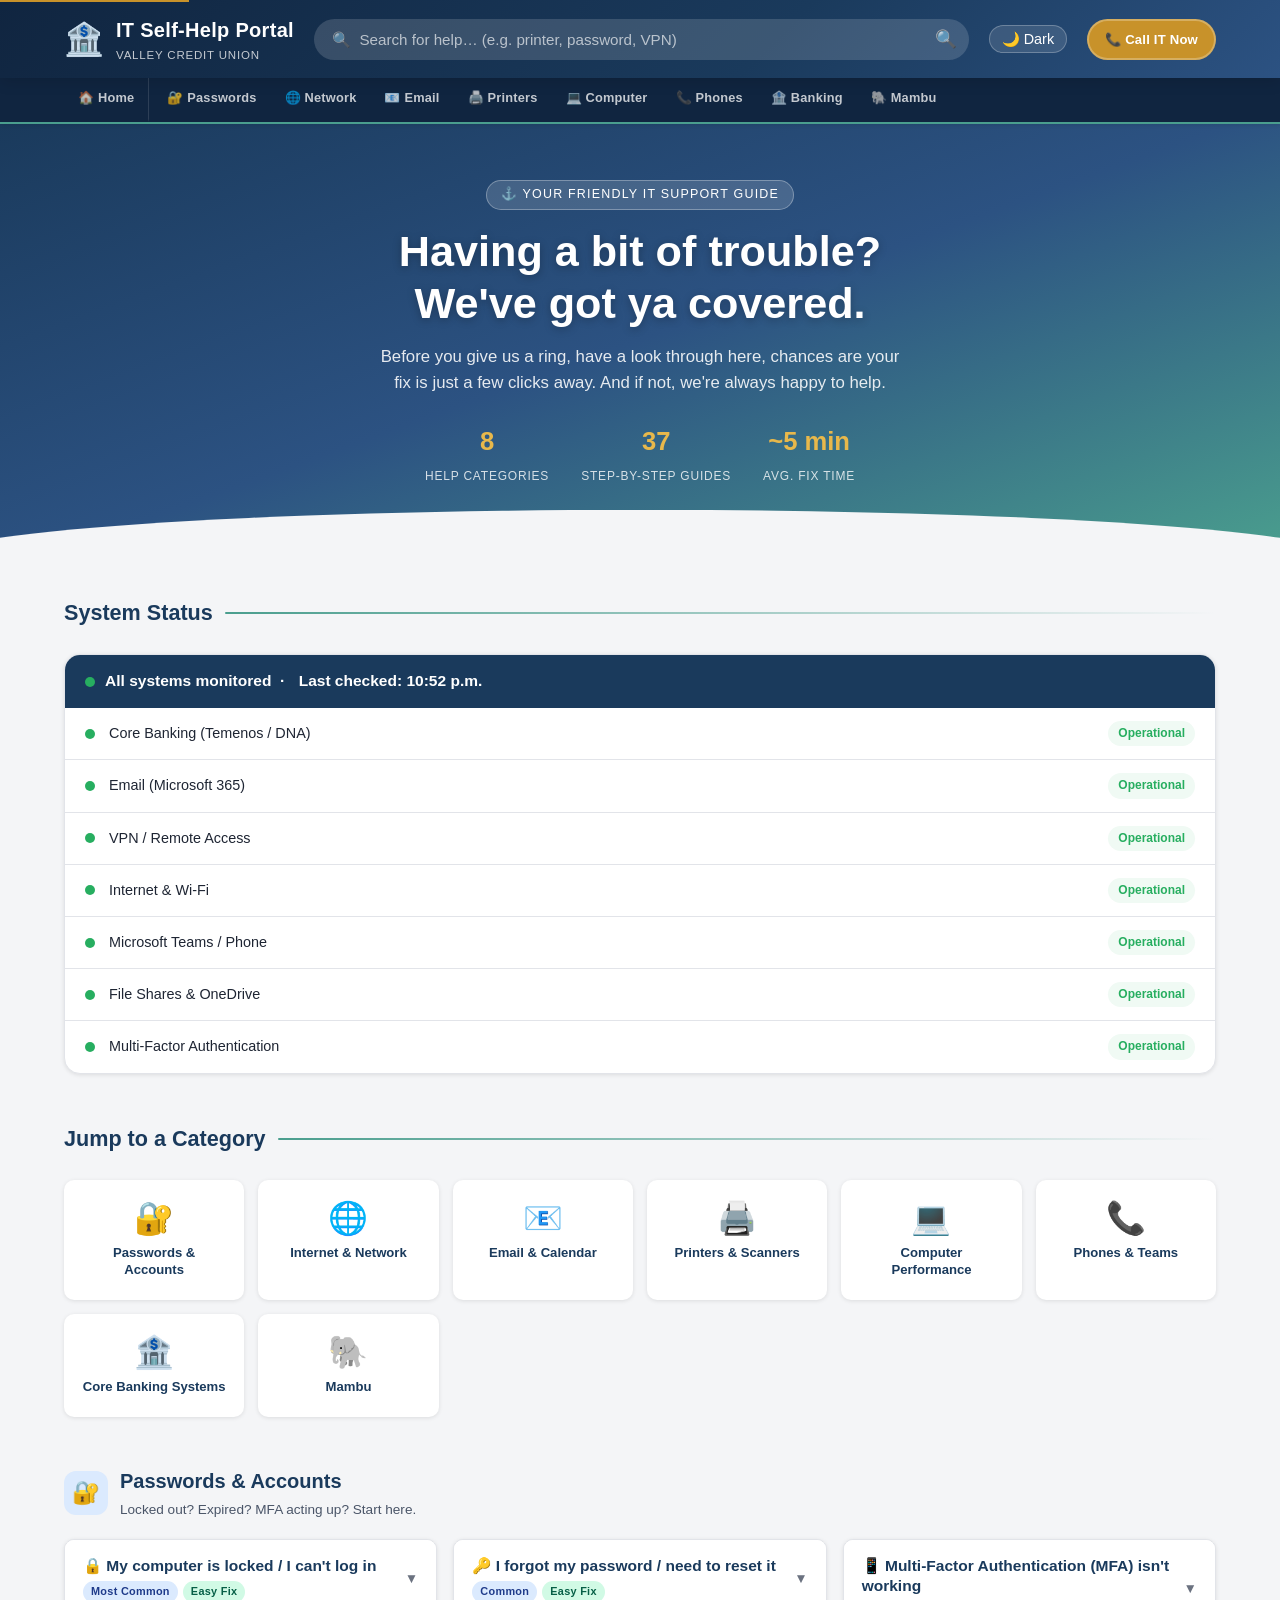
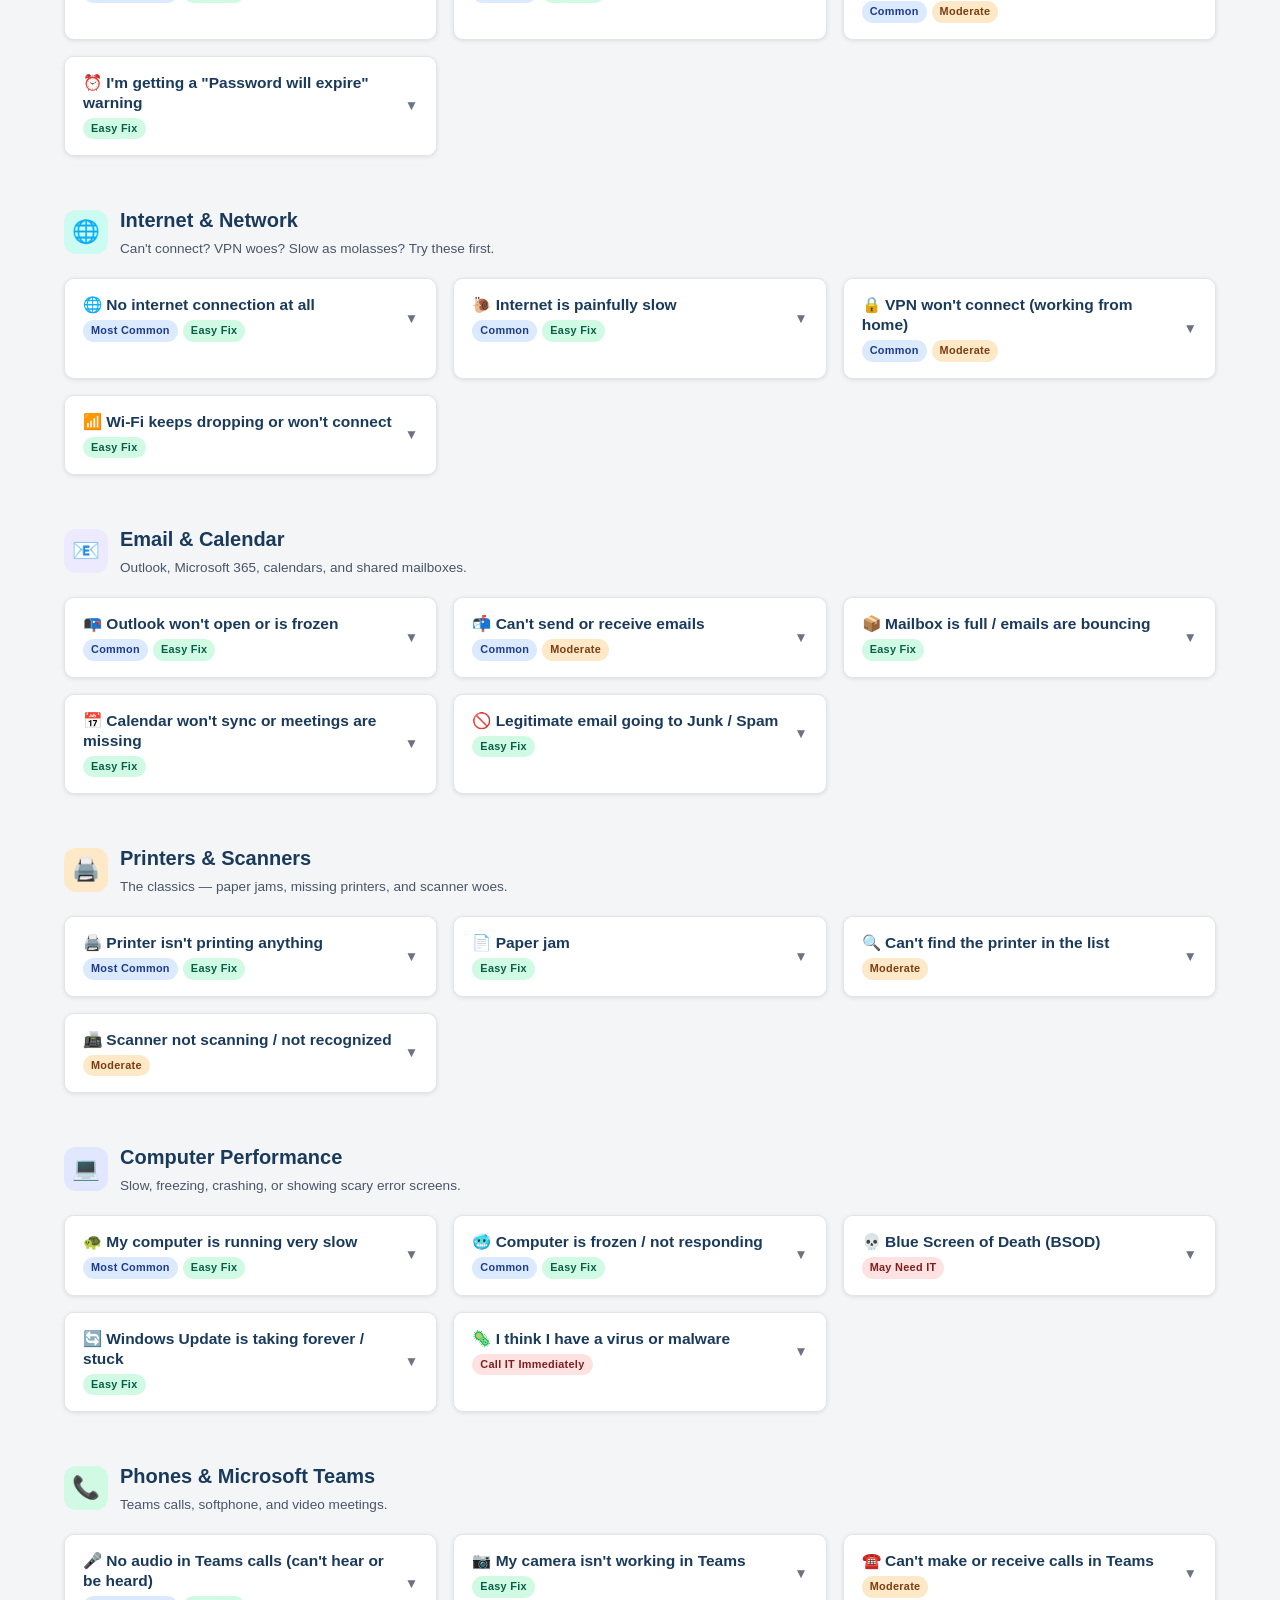
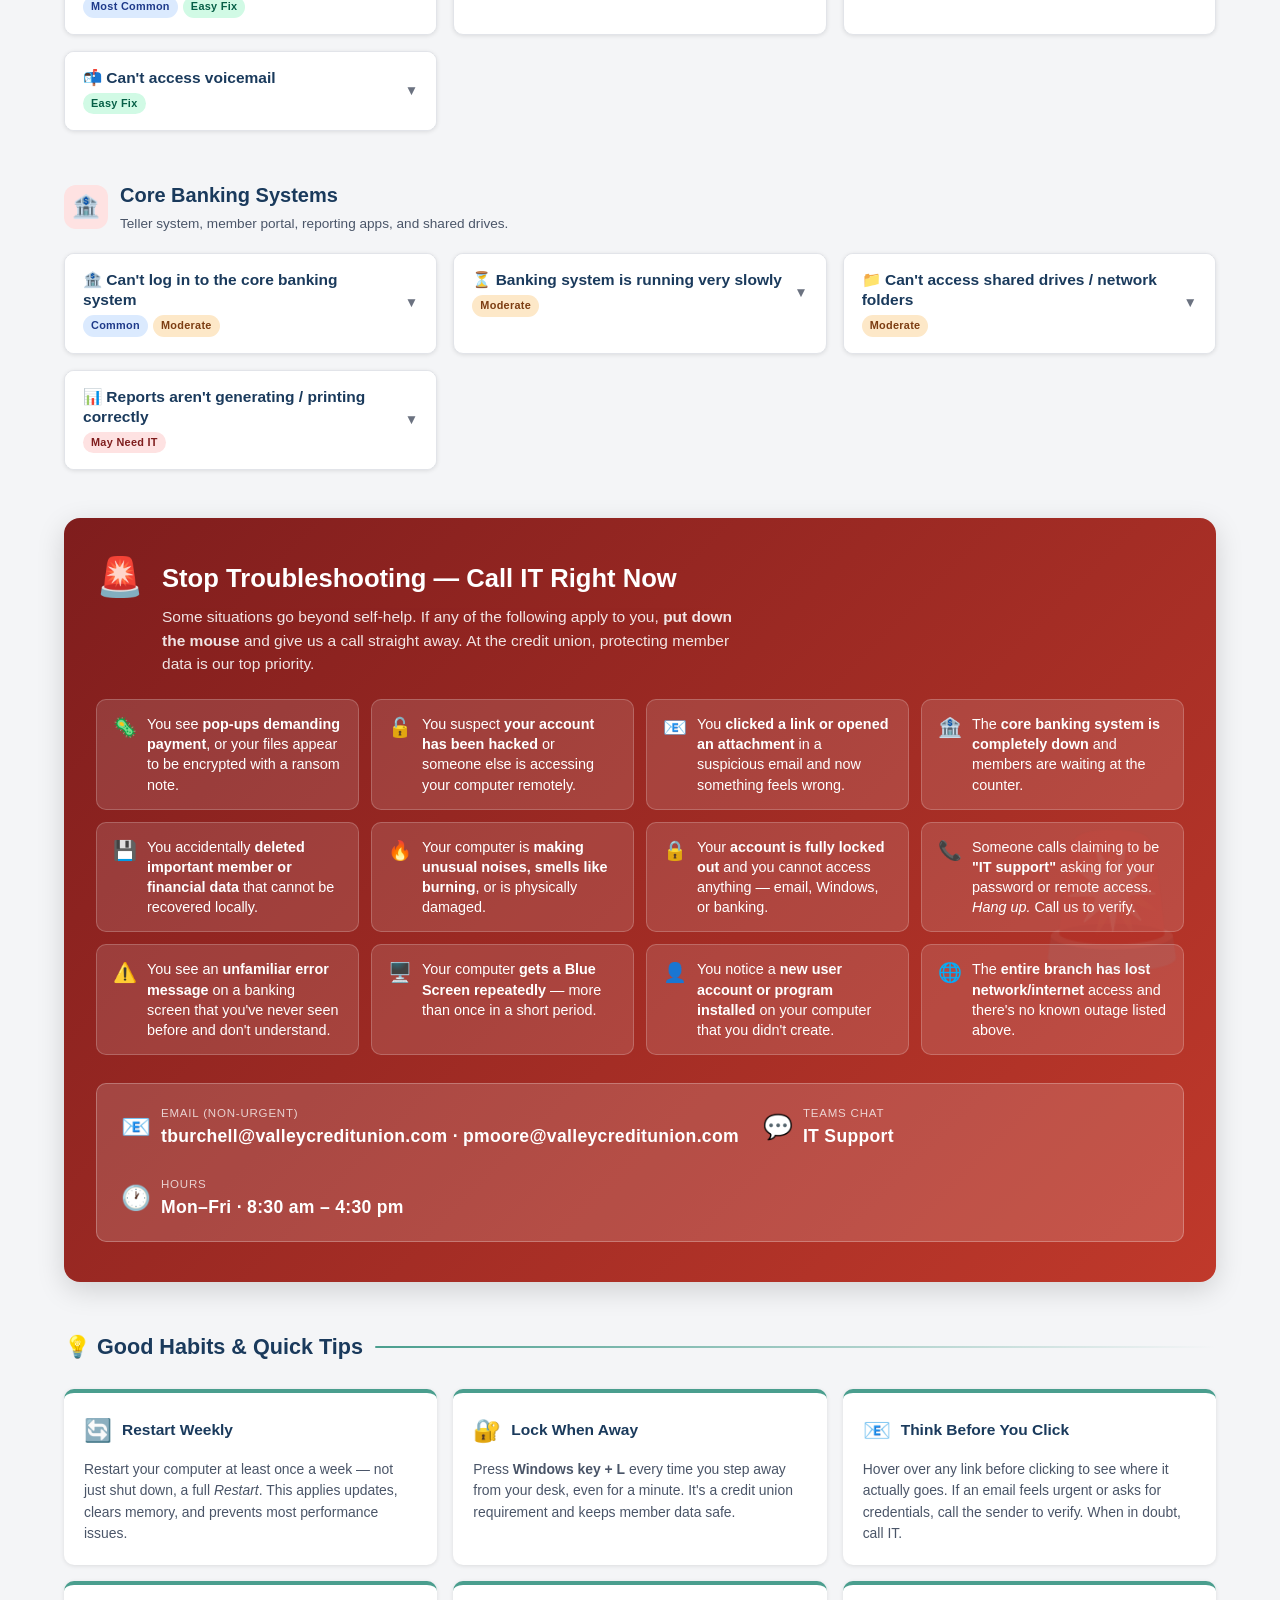
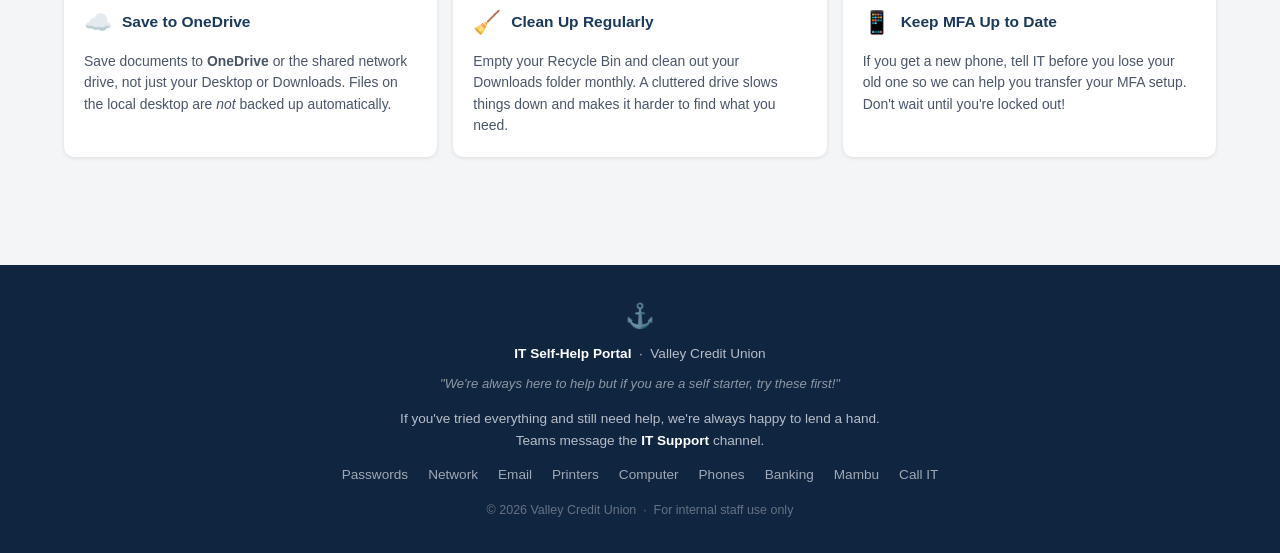
==== commit 2655c059: "Add Mambu self-help page and update nav/footer across all pages Agent-Logs-Url: https://github.com/A" ====
--- a/index.html
+++ b/index.html
@@ -52,6 +52,7 @@
     <a href="computer.html" class="cat-nav-link">💻 Computer</a>
     <a href="phones.html" class="cat-nav-link">📞 Phones</a>
     <a href="banking.html" class="cat-nav-link">🏦 Banking</a>
+    <a href="mambu.html" class="cat-nav-link">🐘 Mambu</a>
   </div>
 </nav>
 
@@ -73,11 +74,11 @@
     </p>
     <div class="hero-stats">
       <div class="hero-stat">
-        <span class="stat-num">7</span>
+        <span class="stat-num">8</span>
         <span class="stat-label">Help Categories</span>
       </div>
       <div class="hero-stat">
-        <span class="stat-num">30</span>
+        <span class="stat-num">37</span>
         <span class="stat-label">Step-by-Step Guides</span>
       </div>
       <div class="hero-stat">
@@ -196,6 +197,10 @@
         <span class="ql-icon">🏦</span>
         <span class="ql-label">Core Banking Systems</span>
       </div>
+      <div class="quick-link-card" data-href="mambu.html" data-target="cat-mambu" role="button" tabindex="0" aria-label="Mambu">
+        <span class="ql-icon">🐘</span>
+        <span class="ql-label">Mambu</span>
+      </div>
     </div>
   </div>
 
@@ -1689,6 +1694,7 @@
       <a href="computer.html">Computer</a>
       <a href="phones.html">Phones</a>
       <a href="banking.html">Banking</a>
+      <a href="mambu.html">Mambu</a>
       <a href="#call-it-section">Call IT</a>
     </div>
     <p style="margin-top: 16px; opacity: 0.5; font-size: 0.78rem;">
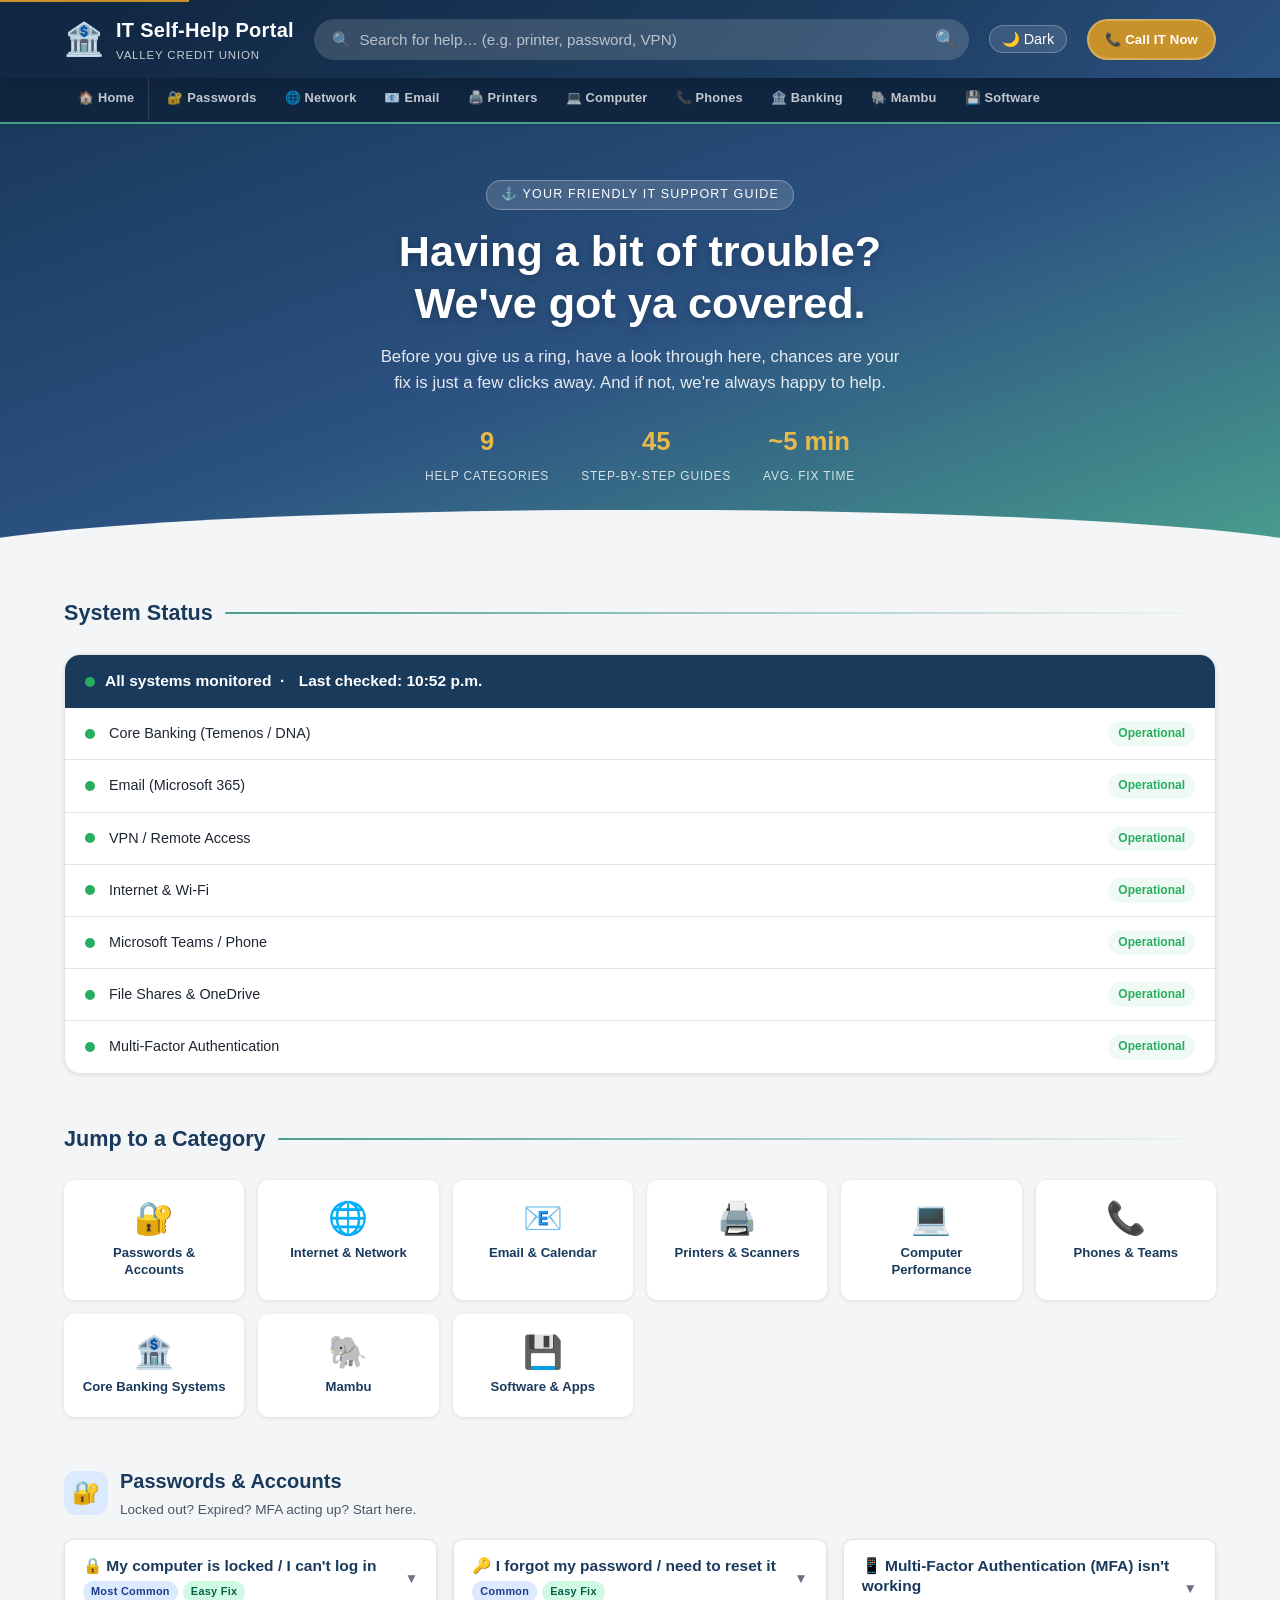
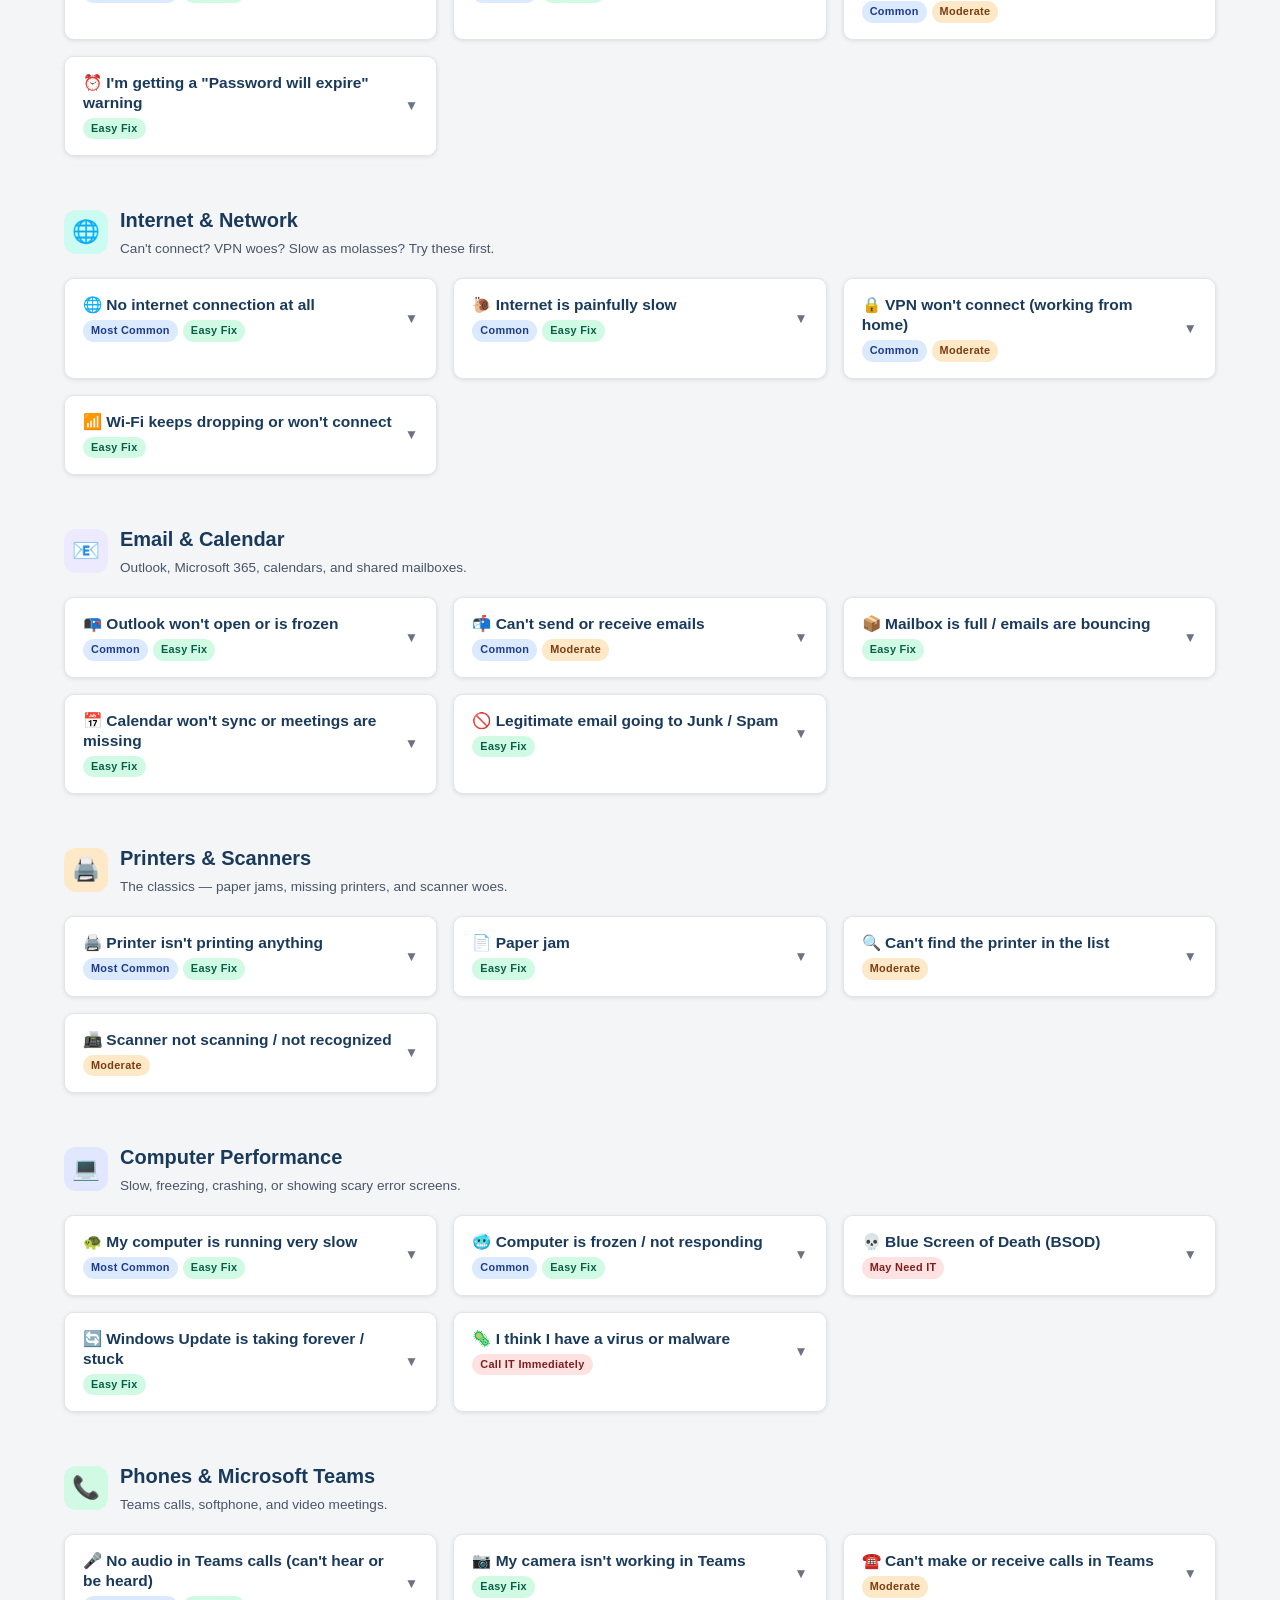
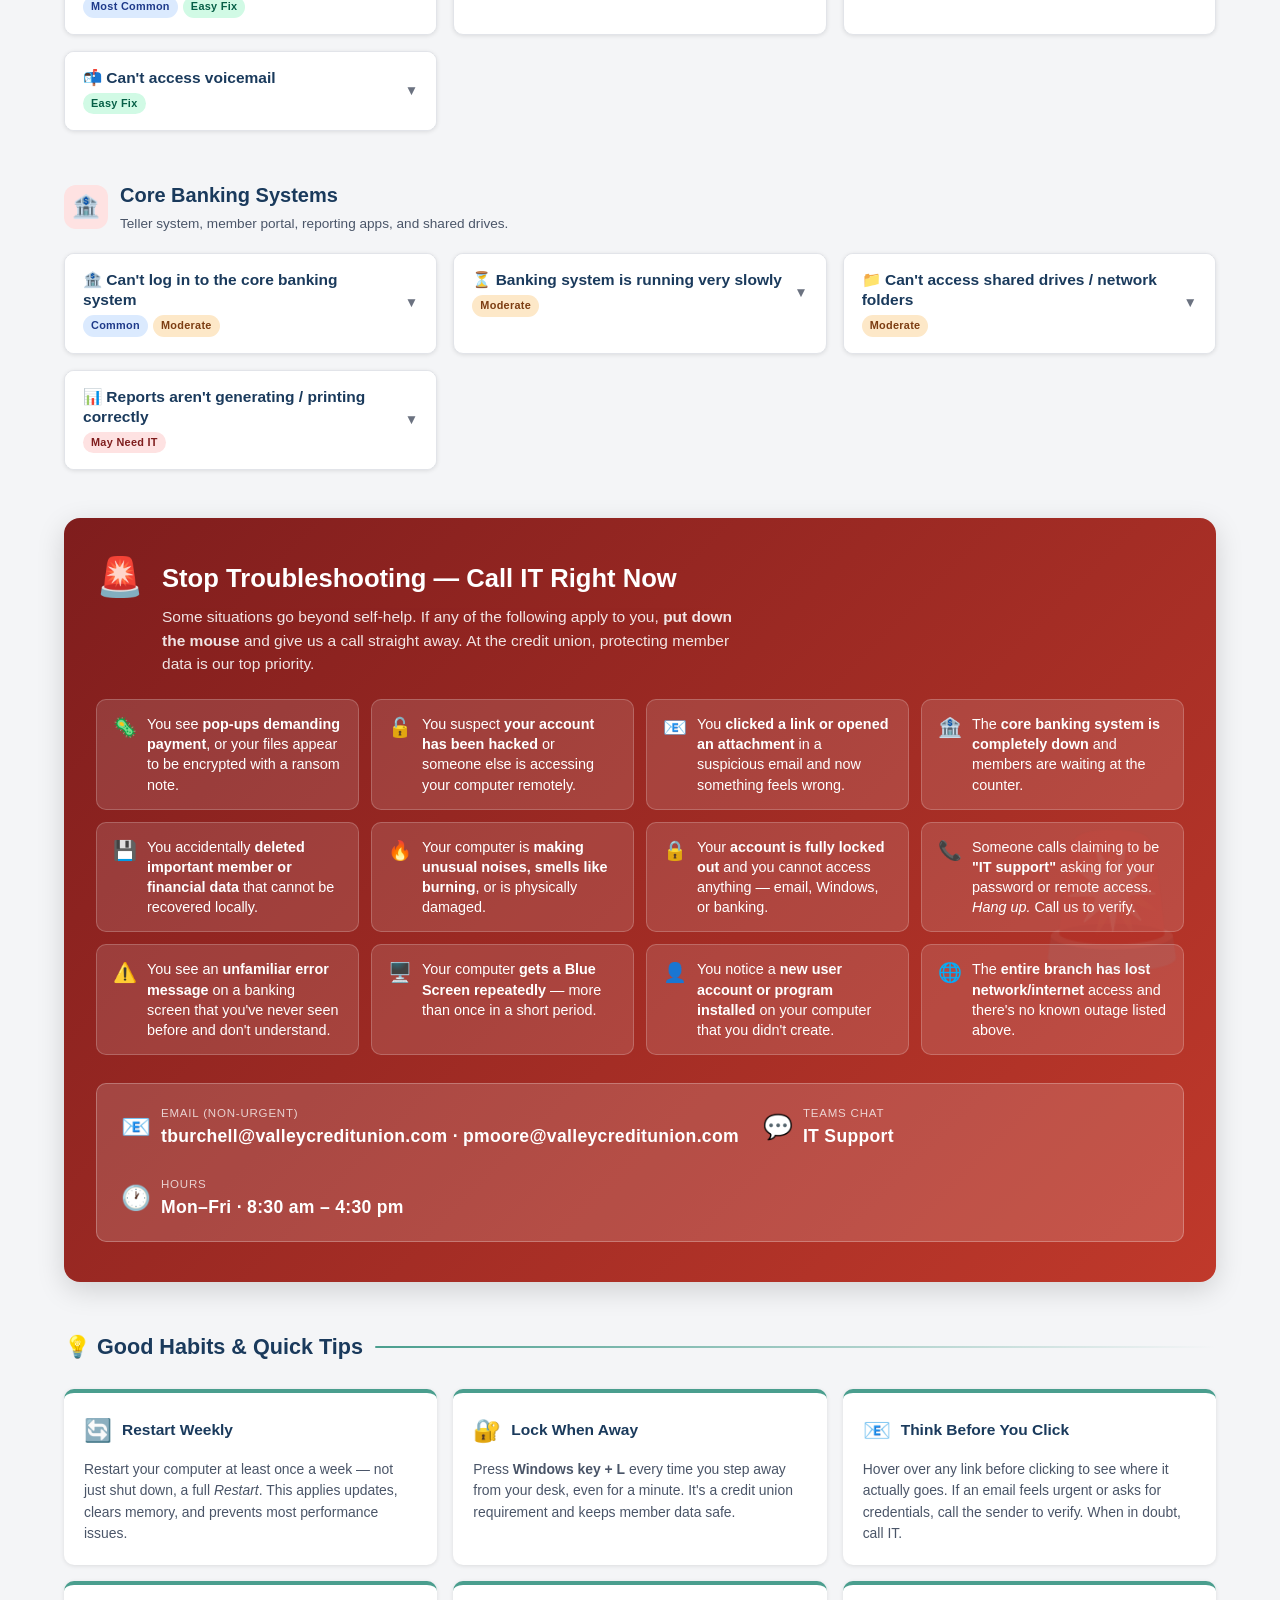
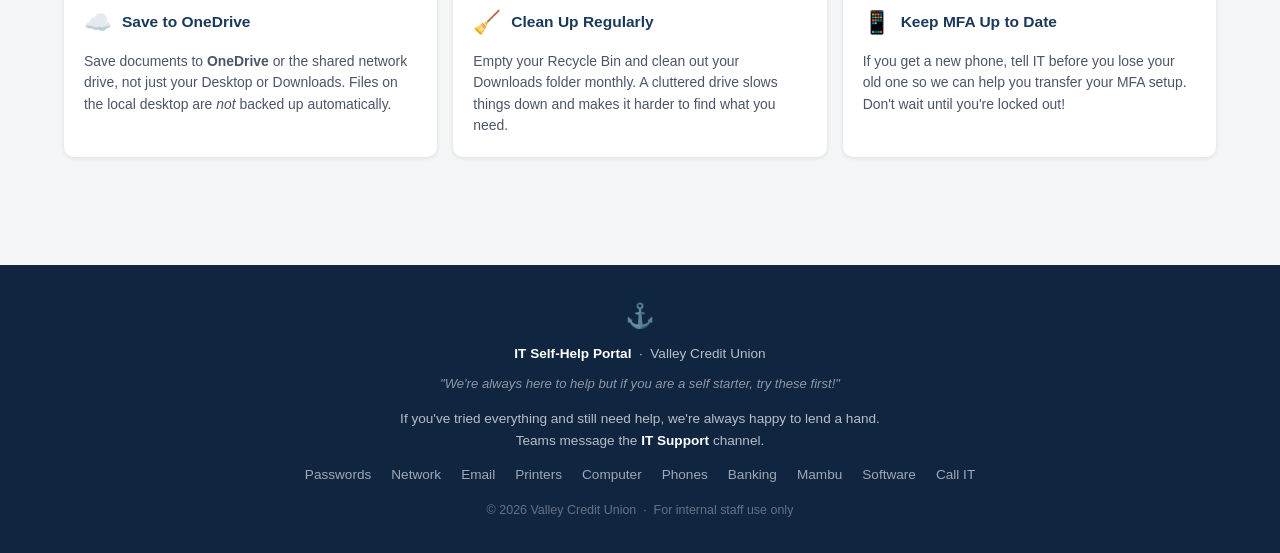
==== commit 0f293a41: "Add Software & Apps self-help page with guides for Fiserv, Mobile App, Finicity, ASAPP, Collabria, D" ====
--- a/index.html
+++ b/index.html
@@ -53,6 +53,7 @@
     <a href="phones.html" class="cat-nav-link">📞 Phones</a>
     <a href="banking.html" class="cat-nav-link">🏦 Banking</a>
     <a href="mambu.html" class="cat-nav-link">🐘 Mambu</a>
+    <a href="software.html" class="cat-nav-link">💾 Software</a>
   </div>
 </nav>
 
@@ -74,11 +75,11 @@
     </p>
     <div class="hero-stats">
       <div class="hero-stat">
-        <span class="stat-num">8</span>
+        <span class="stat-num">9</span>
         <span class="stat-label">Help Categories</span>
       </div>
       <div class="hero-stat">
-        <span class="stat-num">37</span>
+        <span class="stat-num">45</span>
         <span class="stat-label">Step-by-Step Guides</span>
       </div>
       <div class="hero-stat">
@@ -201,6 +202,10 @@
         <span class="ql-icon">🐘</span>
         <span class="ql-label">Mambu</span>
       </div>
+      <div class="quick-link-card" data-href="software.html" data-target="cat-software" role="button" tabindex="0" aria-label="Software &amp; Apps">
+        <span class="ql-icon">💾</span>
+        <span class="ql-label">Software &amp; Apps</span>
+      </div>
     </div>
   </div>
 
@@ -1695,6 +1700,7 @@
       <a href="phones.html">Phones</a>
       <a href="banking.html">Banking</a>
       <a href="mambu.html">Mambu</a>
+      <a href="software.html">Software</a>
       <a href="#call-it-section">Call IT</a>
     </div>
     <p style="margin-top: 16px; opacity: 0.5; font-size: 0.78rem;">
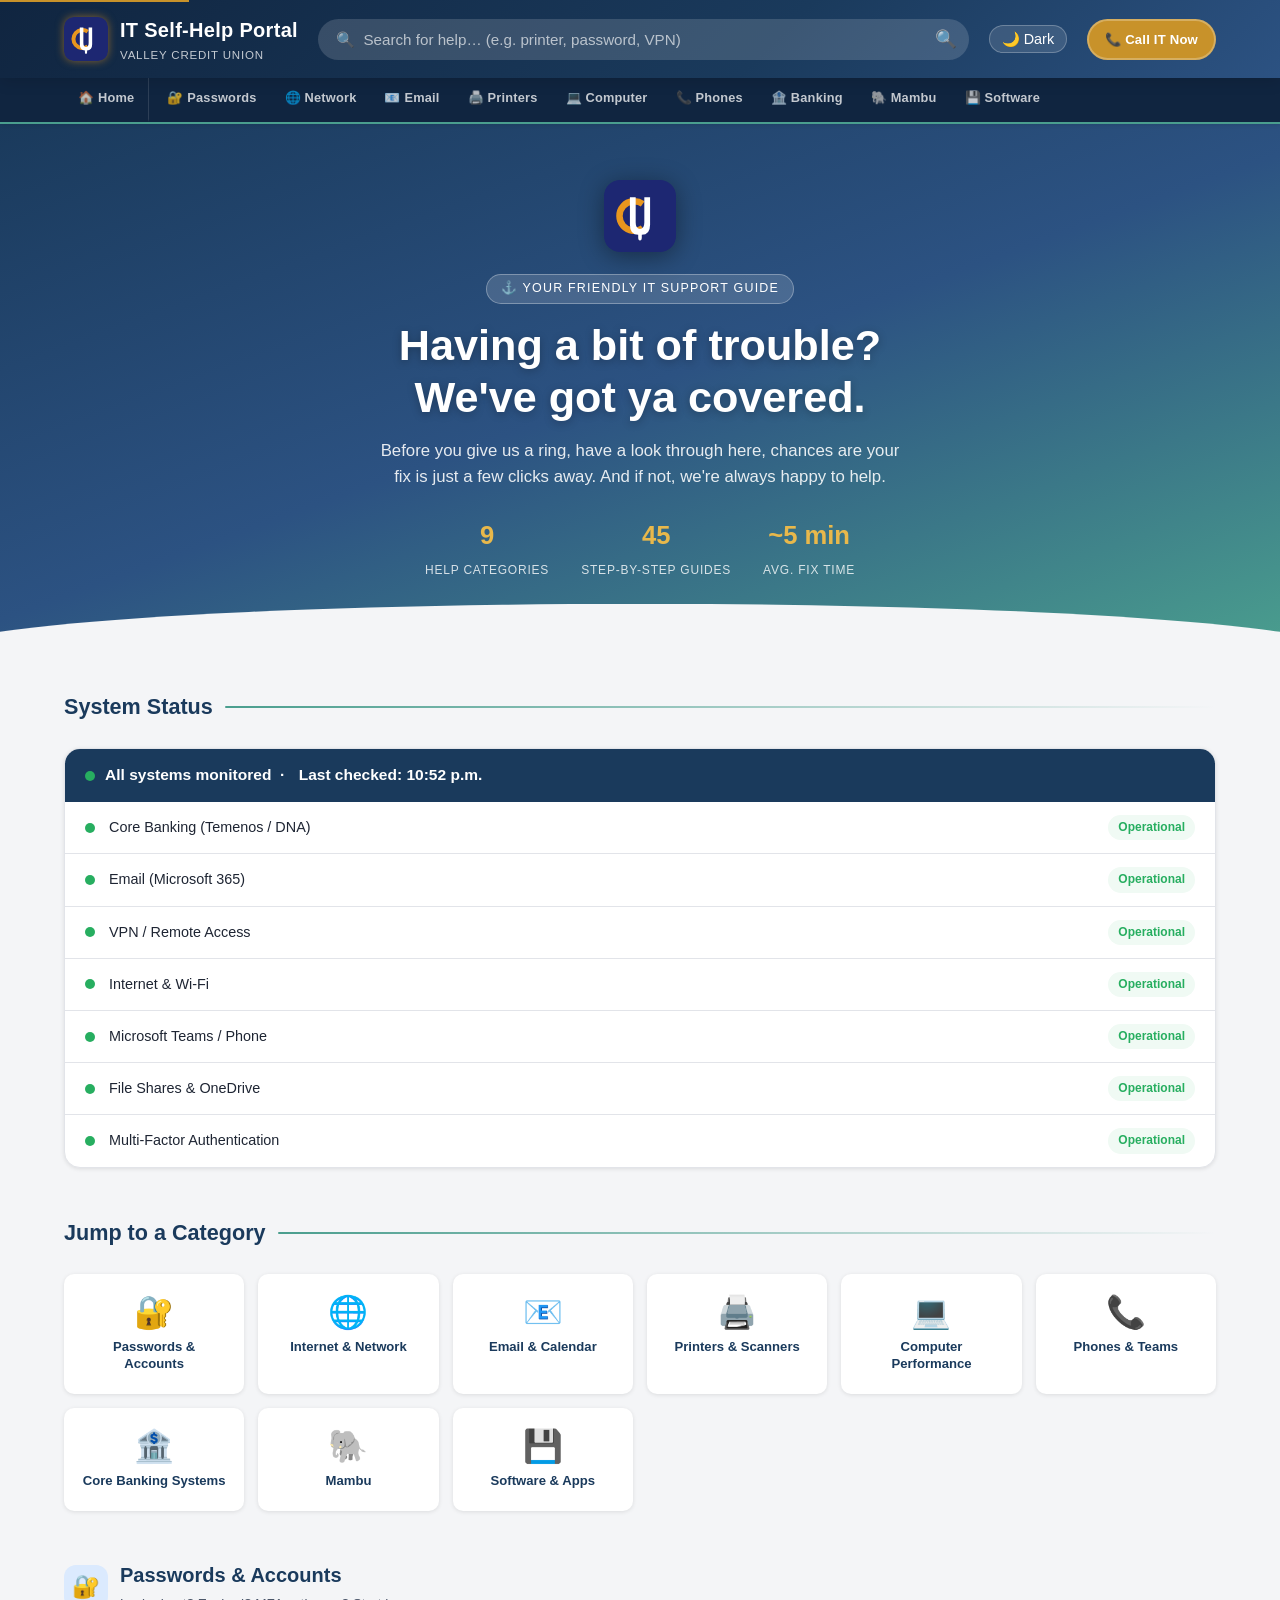
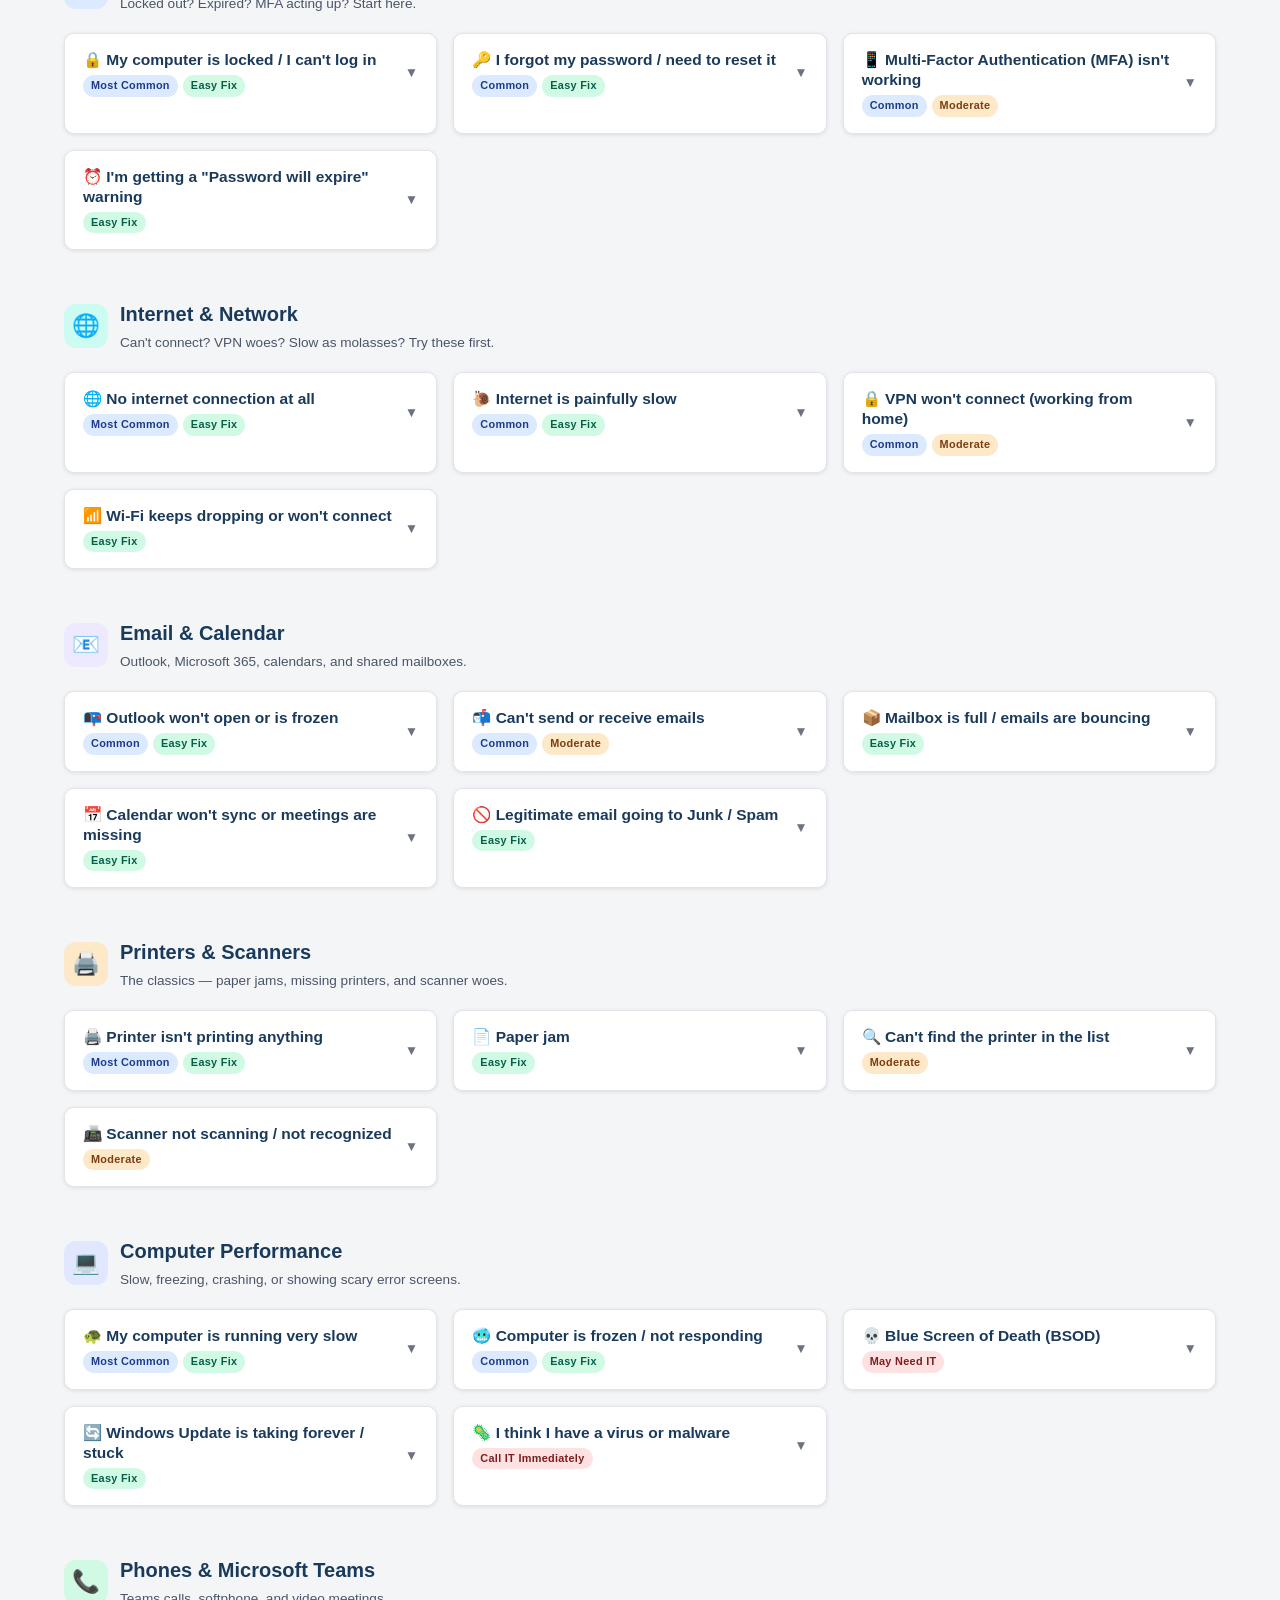
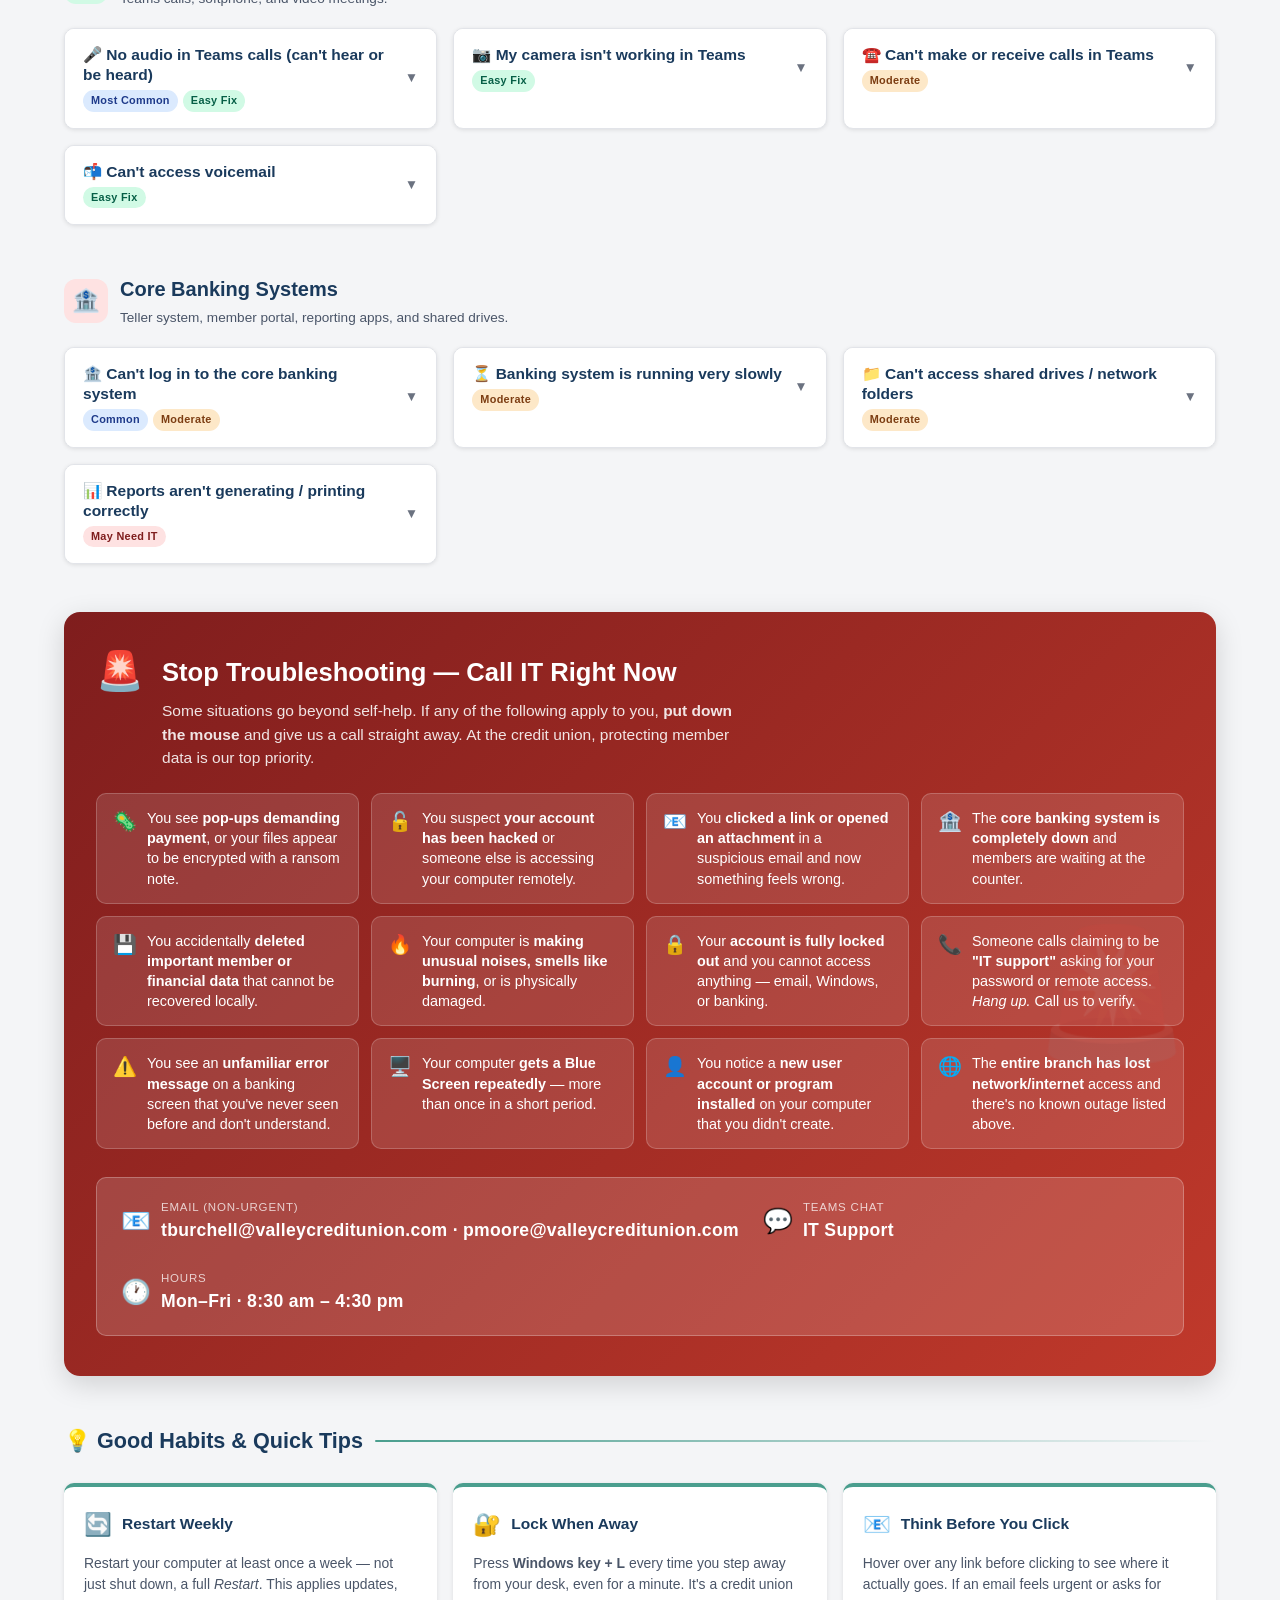
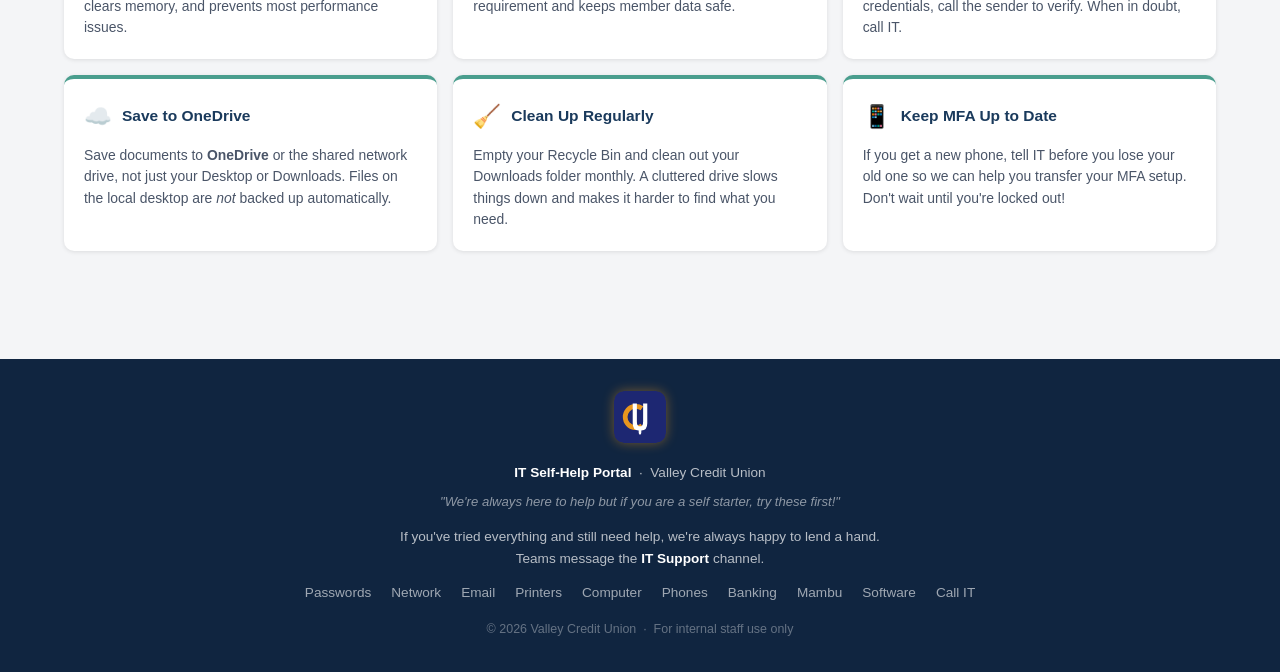
==== commit f83d2c8e: "Add Valley Credit Union logo SVG across all pages (header, hero, footer, favicon) Agent-Logs-Url: ht" ====
--- a/index.html
+++ b/index.html
@@ -6,7 +6,7 @@
   <meta name="description" content="IT Self-Help Portal for Valley Credit Union staff – troubleshoot common problems before calling the IT Service Desk." />
   <title>IT Self-Help Portal | Valley Credit Union</title>
   <link rel="stylesheet" href="css/styles.css" />
-  <link rel="icon" href="data:image/svg+xml,<svg xmlns='http://www.w3.org/2000/svg' viewBox='0 0 100 100'><text y='.9em' font-size='90'>🏦</text></svg>" />
+  <link rel="icon" href="images/vcu-logo-icon.svg" type="image/svg+xml" />
 </head>
 <body>
 
@@ -17,7 +17,7 @@
 <header id="site-header" role="banner">
   <div class="header-inner">
     <a href="#" class="header-logo" aria-label="IT Self-Help Portal Home">
-      <span class="lighthouse-icon" aria-hidden="true">🏦</span>
+      <img src="images/vcu-logo-icon.svg" alt="" class="vcu-icon" aria-hidden="true" />
       <span class="header-logo-text">
         <span class="site-name">IT Self-Help Portal</span>
         <span class="site-sub">Valley Credit Union</span>
@@ -67,6 +67,7 @@
 <!-- ══════════════════ HERO ══════════════════ -->
 <section id="hero" aria-label="Welcome">
   <div class="hero-inner">
+    <img src="images/vcu-logo-icon.svg" alt="Valley Credit Union" class="hero-vcu-logo" />
     <div class="hero-tag">⚓ Your Friendly IT Support Guide</div>
     <h1>Having a bit of trouble?<br/>We've got ya covered.</h1>
     <p>
@@ -1686,7 +1687,7 @@
 <!-- ══════════════════ FOOTER ══════════════════ -->
 <footer id="site-footer" role="contentinfo">
   <div class="footer-inner">
-    <div class="footer-logo" aria-hidden="true">⚓</div>
+    <div class="footer-logo"><img src="images/vcu-logo-icon.svg" alt="Valley Credit Union" /></div>
     <p><strong>IT Self-Help Portal</strong> &nbsp;·&nbsp; Valley Credit Union</p>
     <p class="footer-tagline">"We're always here to help but if you are a self starter, try these first!"</p>
     <p>If you've tried everything and still need help, we're always happy to lend a hand.<br />
--- a/css/styles.css
+++ b/css/styles.css
@@ -93,9 +93,13 @@
   flex-shrink: 0;
 }
 
-.header-logo .lighthouse-icon {
-  font-size: 2rem;
-  line-height: 1;
+.header-logo .vcu-icon {
+  height: 44px;
+  width: 44px;
+  display: block;
+  border-radius: 10px;
+  /* subtle glow so the navy icon doesn't disappear into the dark header */
+  filter: drop-shadow(0 0 4px rgba(232,150,30,.55));
 }
 
 .header-logo-text .site-name {
@@ -181,6 +185,15 @@
   text-align: center;
   position: relative;
   overflow: hidden;
+}
+
+.hero-vcu-logo {
+  display: block;
+  height: 72px;
+  width: 72px;
+  margin: 0 auto 22px;
+  border-radius: 16px;
+  filter: drop-shadow(0 4px 12px rgba(0,0,0,.4));
 }
 
 #hero::before {
@@ -1046,8 +1059,14 @@
 }
 
 #site-footer .footer-logo {
-  font-size: 1.5rem;
-  margin-bottom: 8px;
+  margin-bottom: 12px;
+}
+
+#site-footer .footer-logo img {
+  height: 52px;
+  width: 52px;
+  border-radius: 10px;
+  filter: drop-shadow(0 0 6px rgba(232,150,30,.45));
 }
 
 #site-footer strong { color: var(--white); }
